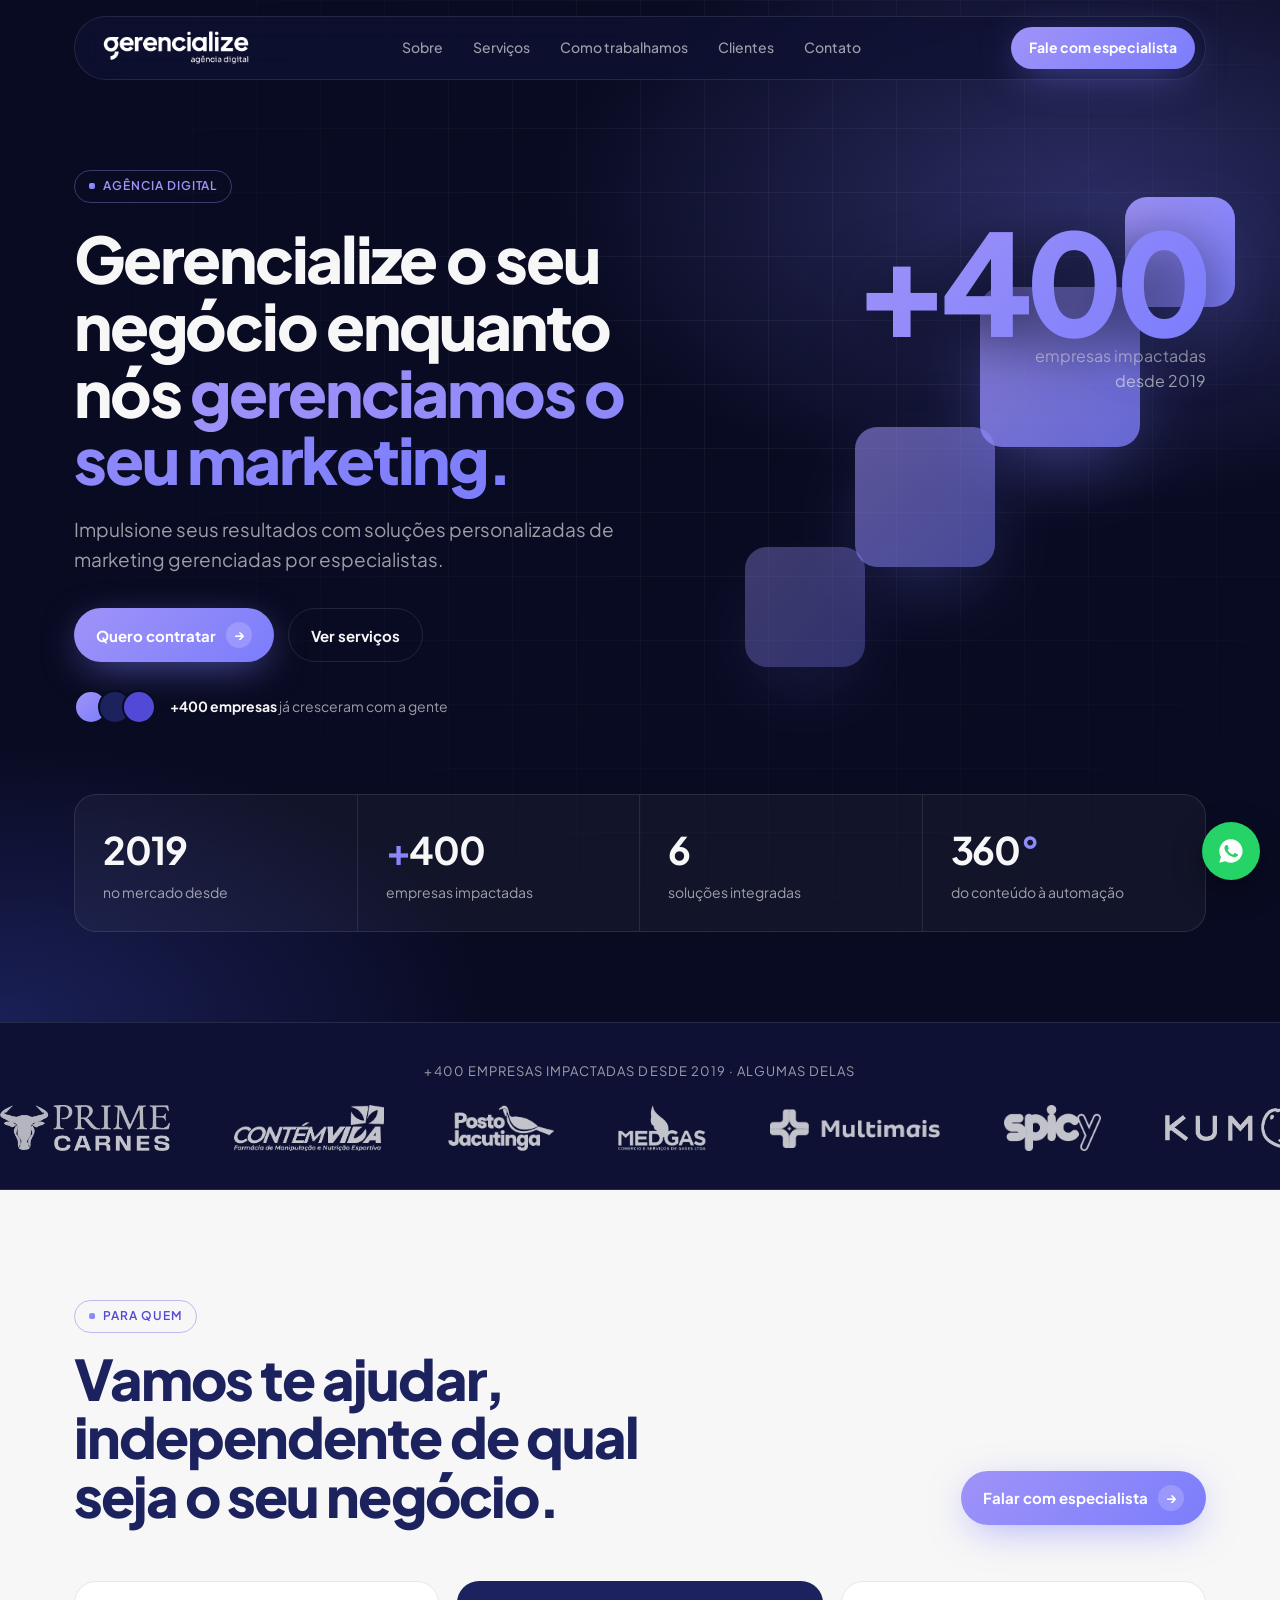
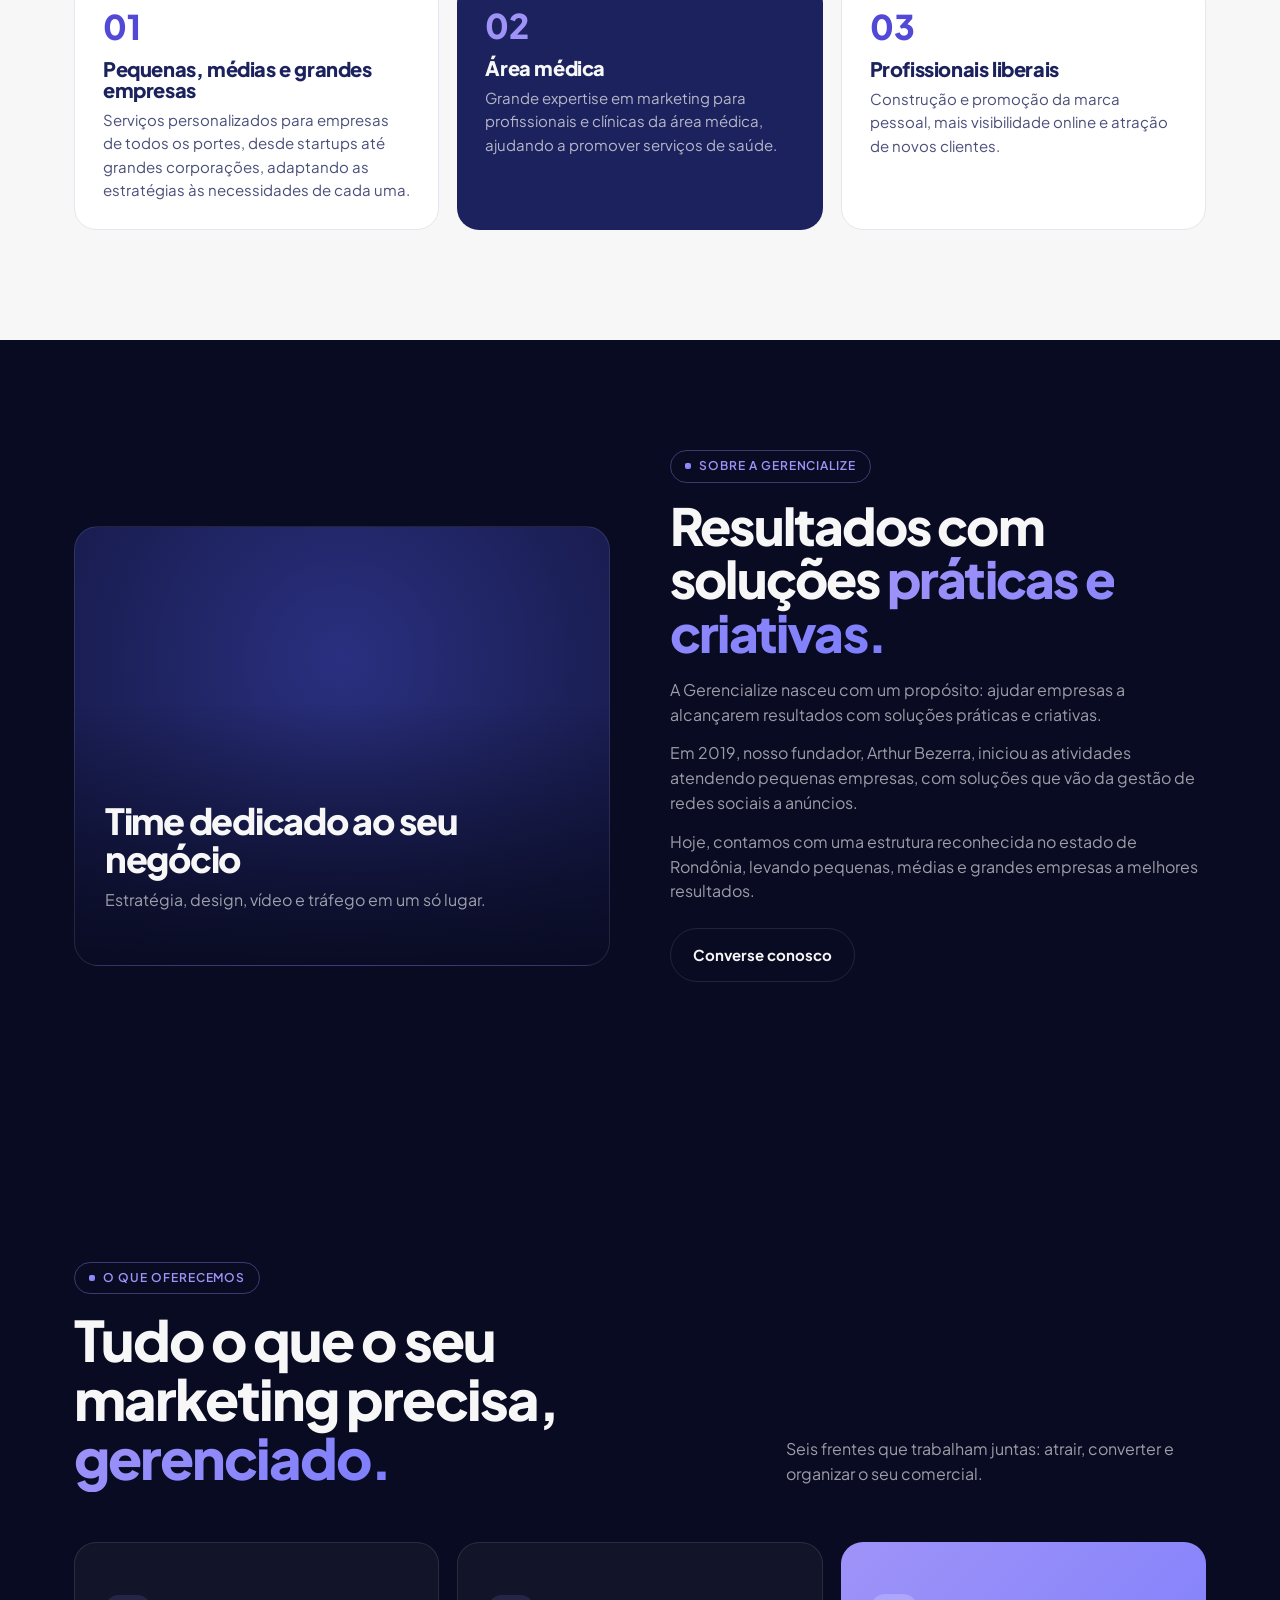
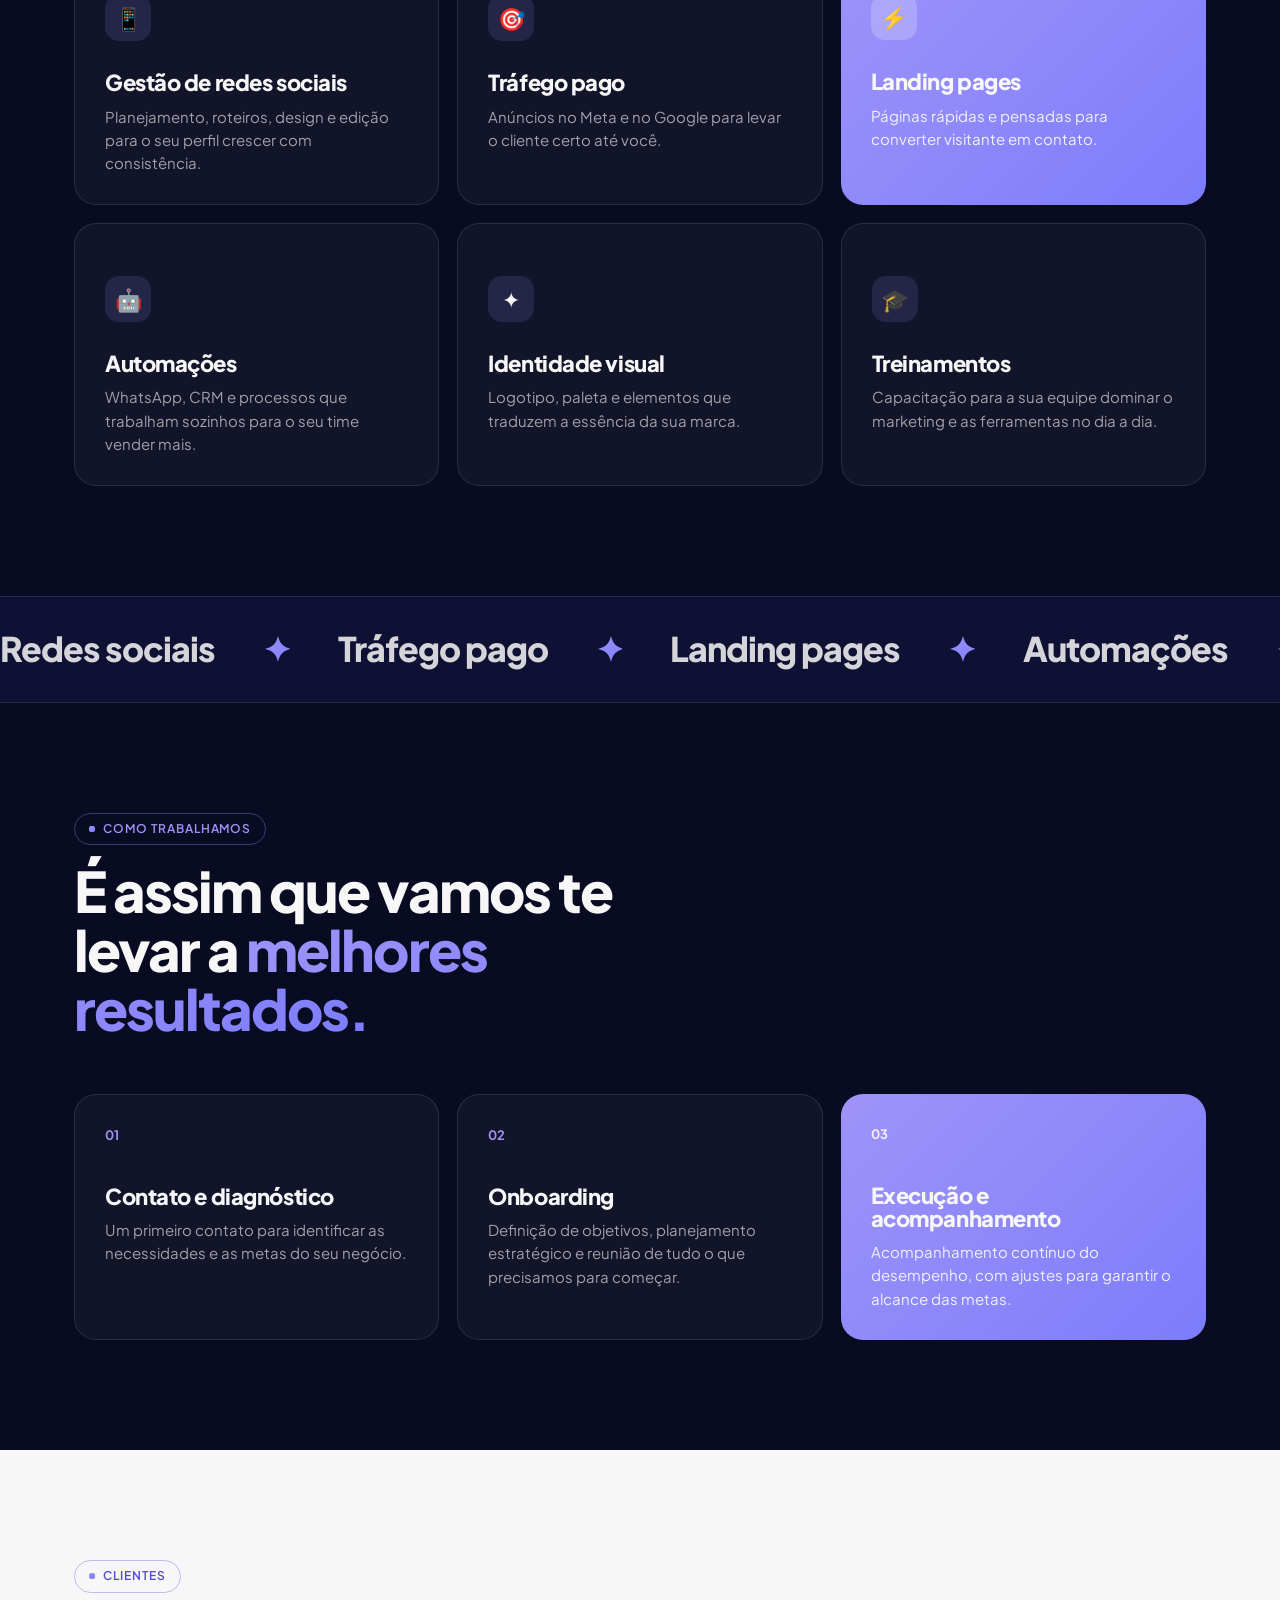
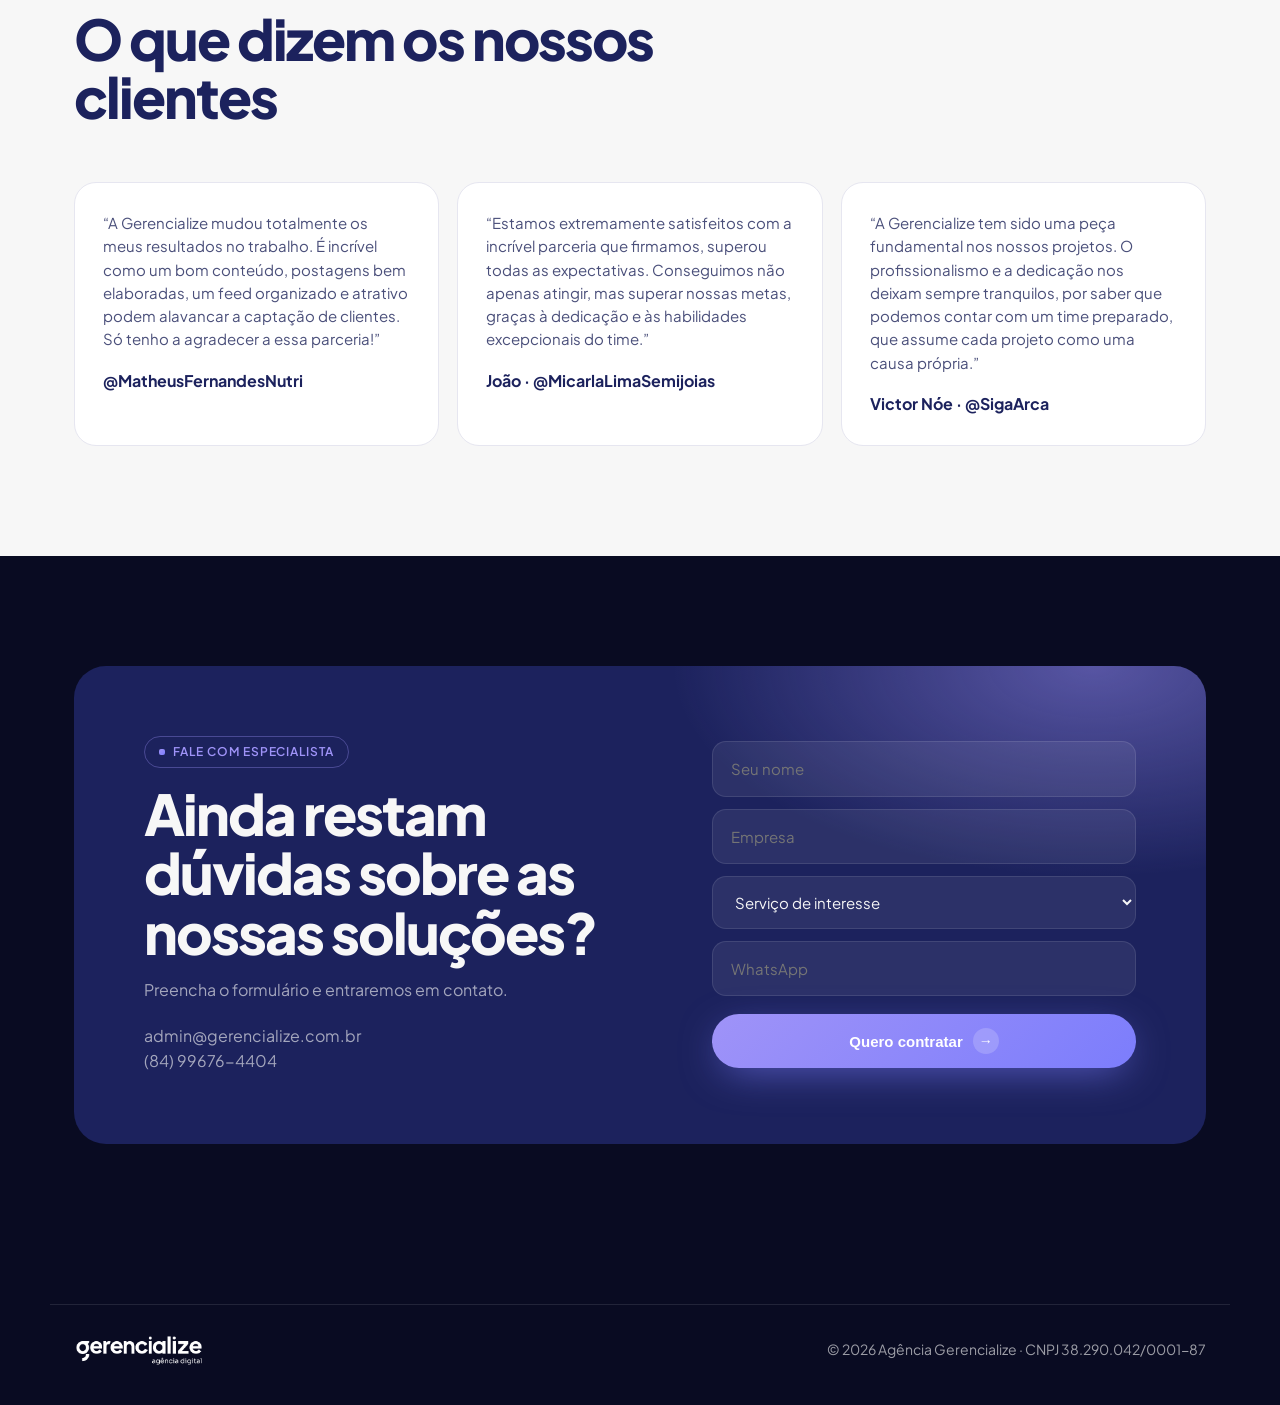
==== index.html @ 4350bac3 "Embute logos dos clientes no HTML Co-Authored-By: Claude Opus 5.5 <noreply@anthropic.com>" ====
<!doctype html>
<html lang="pt-BR">
<head>
<meta charset="utf-8">
<meta name="viewport" content="width=device-width, initial-scale=1">
<title>Gerencialize — Agência Digital</title>
<link rel="preconnect" href="https://fonts.googleapis.com">
<link href="https://fonts.googleapis.com/css2?family=Plus+Jakarta+Sans:wght@400;500;600;700;800&display=swap" rel="stylesheet">
<style>
:root{
  --navy:#1C225D; --navy-deep:#0E1133; --ink:#090B22; --off:#F7F7F7;
  --p1:#9F93F8; --p2:#7C7DFC; --p-dark:#5249D6;
  --grad:linear-gradient(135deg,var(--p1),var(--p2));
  --muted:rgba(247,247,247,.62); --line:rgba(247,247,247,.10); --card:rgba(255,255,255,.04);
}
*{box-sizing:border-box;margin:0;padding:0}
html{scroll-behavior:smooth}
body{font-family:'Plus Jakarta Sans',sans-serif;background:var(--ink);color:var(--off);line-height:1.55;overflow-x:hidden}
a{color:inherit;text-decoration:none}
.wrap{max-width:1180px;margin:0 auto;padding:0 24px}
h1,h2,h3{font-weight:800;letter-spacing:-.035em;line-height:1.05}
.grad-text{background:var(--grad);-webkit-background-clip:text;background-clip:text;color:transparent}
.tag{display:inline-flex;align-items:center;gap:8px;font-size:12px;font-weight:600;letter-spacing:.08em;text-transform:uppercase;color:var(--p1);border:1px solid rgba(159,147,248,.35);padding:6px 14px;border-radius:99px}
.tag::before{content:"";width:6px;height:6px;border-radius:2px;background:var(--grad)}
.btn{display:inline-flex;align-items:center;gap:10px;font-weight:700;font-size:15px;padding:14px 22px;border-radius:99px;transition:transform .2s, box-shadow .2s;cursor:pointer;border:0}
.btn-primary{background:var(--grad);color:#fff;box-shadow:0 10px 40px -10px rgba(124,125,252,.7)}
.btn-primary:hover{transform:translateY(-2px);box-shadow:0 14px 50px -10px rgba(124,125,252,.9)}
.btn-ghost{border:1px solid var(--line);color:var(--off)}
.btn-ghost:hover{border-color:var(--p1)}
.arrow{width:26px;height:26px;border-radius:50%;background:rgba(255,255,255,.18);display:grid;place-items:center;font-size:14px}
.ph{background:rgba(159,147,248,.18);border:1px dashed var(--p1);border-radius:6px;padding:0 6px;color:var(--p1)}

/* NAV */
nav{position:fixed;top:16px;left:0;right:0;z-index:50}
.nav-in{display:flex;align-items:center;justify-content:space-between;background:rgba(14,17,51,.72);backdrop-filter:blur(14px);border:1px solid var(--line);border-radius:99px;padding:10px 10px 10px 26px}
.logo{width:150px;height:34px;background:#fff;-webkit-mask:url([data-uri]) left center/contain no-repeat;mask:url([data-uri]) left center/contain no-repeat}
.nav-links{display:flex;gap:30px;font-size:14px;font-weight:500;color:var(--muted)}
.nav-links a:hover{color:var(--off)}
.nav-in .btn{padding:10px 18px;font-size:14px}

/* HERO */
.hero{position:relative;padding:170px 0 90px;overflow:hidden;background:
  radial-gradient(900px 500px at 85% 20%,rgba(124,125,252,.30),transparent 60%),
  radial-gradient(700px 400px at 0% 100%,rgba(28,34,93,.9),transparent 70%),var(--ink)}
.hero::before{content:"";position:absolute;inset:0;background-image:linear-gradient(var(--line) 1px,transparent 1px),linear-gradient(90deg,var(--line) 1px,transparent 1px);background-size:64px 64px;mask:radial-gradient(ellipse at 60% 30%,#000 10%,transparent 70%);opacity:.5}
.hero-grid{position:relative;display:grid;grid-template-columns:1.15fr .85fr;gap:48px;align-items:center}
.hero h1{font-size:clamp(38px,5vw,64px);margin:22px 0 22px}
.hero p.lead{font-size:19px;color:var(--muted);max-width:540px}
.hero-ctas{display:flex;gap:14px;flex-wrap:wrap;margin-top:34px}
.steps{position:relative;height:440px}
.steps span{position:absolute;border-radius:22px;background:var(--grad);box-shadow:0 30px 80px -20px rgba(124,125,252,.6)}
.steps span:nth-child(1){width:120px;height:120px;left:0;bottom:0;opacity:.35}
.steps span:nth-child(2){width:140px;height:140px;left:110px;bottom:100px;opacity:.55}
.steps span:nth-child(3){width:160px;height:160px;left:235px;bottom:220px;opacity:.8}
.steps span:nth-child(4){width:110px;height:110px;left:380px;bottom:360px;opacity:1}
.float-card{position:absolute;right:0;bottom:30px;width:250px;background:rgba(14,17,51,.85);backdrop-filter:blur(10px);border:1px solid var(--line);border-radius:18px;padding:18px}
.float-card b{font-size:34px;letter-spacing:-.03em}
.float-card small{display:block;color:var(--muted);font-size:13px}
.crm{display:inline-flex;gap:6px;align-items:center;font-size:12px;color:var(--p1);margin-bottom:8px;font-weight:600}

.stats{position:relative;margin-top:70px;display:grid;grid-template-columns:repeat(4,1fr);border:1px solid var(--line);border-radius:22px;background:var(--card)}
.stats div{padding:26px 28px;border-right:1px solid var(--line)}
.stats div:last-child{border:0}
.stats b{font-size:38px;letter-spacing:-.03em;display:block}
.stats b i{font-style:normal;background:var(--grad);-webkit-background-clip:text;color:transparent}
.stats small{color:var(--muted);font-size:14px}

/* SECTIONS */
section{padding:110px 0}
.sec-head{display:flex;justify-content:space-between;align-items:end;gap:40px;margin-bottom:56px;flex-wrap:wrap}
.sec-head h2{font-size:clamp(34px,4.4vw,56px);max-width:640px;margin-top:16px}
.sec-head p{color:var(--muted);max-width:420px}

.light{background:var(--off);color:var(--navy)}
.light .sec-head p,.light .muted{color:#4a4f7a}
.light .tag{color:var(--p-dark);border-color:rgba(82,73,214,.35)}

/* DORES */
.pains{display:grid;grid-template-columns:repeat(4,1fr);gap:18px}
.pain{background:#fff;border-radius:22px;padding:28px;border:1px solid #e6e6f0}
.pain .q{font-size:34px;line-height:1;color:var(--p-dark);font-weight:800}
.pain h3{font-size:20px;margin:14px 0 8px;letter-spacing:-.02em}
.pain p{font-size:15px;color:#4a4f7a}
.pain.dark{background:var(--navy);color:var(--off);border:0}
.pain.dark p{color:rgba(247,247,247,.7)}
.pain.dark .q{color:var(--p1)}

/* MÉTODO */
.method{display:grid;grid-template-columns:repeat(4,1fr);gap:18px}
.step{position:relative;background:var(--card);border:1px solid var(--line);border-radius:22px;padding:30px;transition:border-color .25s, transform .25s}
.step:hover{border-color:rgba(159,147,248,.6);transform:translateY(-4px)}
.step .n{font-size:13px;font-weight:700;color:var(--p1)}
.step h3{font-size:22px;margin:40px 0 10px;letter-spacing:-.02em}
.step p{font-size:15px;color:var(--muted)}
.step.hl{background:var(--grad);border:0}
.step.hl .n,.step.hl p{color:rgba(255,255,255,.88)}

/* BENTO */
.bento{display:grid;grid-template-columns:1fr 1fr 1.3fr;grid-template-rows:auto auto;gap:18px}
.b{border-radius:24px;padding:30px;border:1px solid var(--line);background:var(--card)}
.b b{font-size:52px;letter-spacing:-.04em;display:block}
.b small{color:var(--muted)}
.b.big{grid-column:1/3;display:flex;align-items:center}
.b.big h3{font-size:clamp(30px,3.6vw,48px);text-transform:uppercase}
.b.photo{grid-row:1/3;background:linear-gradient(180deg,transparent 40%,rgba(9,11,34,.95)),radial-gradient(circle at 50% 30%,#2a3080,#12153d);display:flex;flex-direction:column;justify-content:end;min-height:460px;position:relative}
.b.photo .who{position:absolute;top:22px;left:22px;font-size:12px;color:var(--muted);border:1px dashed var(--line);padding:4px 10px;border-radius:99px}
.b.photo h3{font-size:36px;margin-bottom:10px}
.b.photo p{color:var(--muted);margin-bottom:22px}

/* CFM */
.cfm{display:grid;grid-template-columns:1fr 1fr;gap:60px;align-items:center}
.cfm h2{font-size:clamp(32px,4vw,52px);margin:16px 0 18px}
.checks{display:grid;gap:14px}
.checks li{list-style:none;display:flex;gap:14px;align-items:start;background:#fff;border:1px solid #e6e6f0;border-radius:16px;padding:18px 20px;font-weight:600}
.checks li::before{content:"✓";flex:none;width:26px;height:26px;border-radius:8px;background:var(--grad);color:#fff;display:grid;place-items:center;font-size:14px}

/* ESPECIALIDADES */
.marquee{overflow:hidden;border-top:1px solid var(--line);border-bottom:1px solid var(--line);padding:26px 0;background:var(--navy-deep)}
.track{display:flex;gap:48px;white-space:nowrap;animation:roll 30s linear infinite;width:max-content}
.track span{font-size:34px;font-weight:800;letter-spacing:-.03em;color:rgba(247,247,247,.85)}
.track span.s{background:var(--grad);-webkit-background-clip:text;color:transparent}
@keyframes roll{to{transform:translateX(-50%)}}

/* EQUIPE */
.team{display:grid;grid-template-columns:repeat(4,1fr);gap:18px}
.member{aspect-ratio:3/4;border-radius:22px;position:relative;overflow:hidden;background:radial-gradient(circle at 50% 35%,#2a3080,#10133a);border:1px solid var(--line);display:flex;flex-direction:column;justify-content:end;padding:20px}
.member .role{position:absolute;top:16px;left:16px;font-size:12px;background:rgba(255,255,255,.1);padding:5px 12px;border-radius:99px}
.member h4{font-size:20px;letter-spacing:-.02em}
.member small{color:var(--muted)}

/* FAQ */
.faq{max-width:820px}
details{border-bottom:1px solid #dcdce8;padding:22px 0}
summary{font-size:19px;font-weight:700;cursor:pointer;list-style:none;display:flex;justify-content:space-between;gap:20px}
summary::after{content:"+";color:var(--p-dark);font-size:24px;line-height:1}
details[open] summary::after{content:"–"}
details p{margin-top:12px;color:#4a4f7a}

/* CTA */
.cta{position:relative;border-radius:32px;padding:70px;overflow:hidden;background:radial-gradient(600px 300px at 90% 0%,rgba(159,147,248,.45),transparent 70%),var(--navy);display:grid;grid-template-columns:1.1fr .9fr;gap:50px;align-items:center}
.cta h2{font-size:clamp(34px,4.4vw,58px)}
.cta p{color:var(--muted);margin-top:16px}
form{display:grid;gap:12px}
input,select{font:inherit;font-size:15px;background:rgba(255,255,255,.07);border:1px solid var(--line);color:var(--off);border-radius:14px;padding:15px 18px;outline:none}
input:focus,select:focus{border-color:var(--p1)}
select option{color:#111}
form .btn{justify-content:center;margin-top:6px}

footer{padding:50px 0 40px;color:var(--muted);font-size:14px}
.foot{display:flex;justify-content:space-between;align-items:center;gap:20px;flex-wrap:wrap;border-top:1px solid var(--line);padding-top:30px}
.wa{position:fixed;right:20px;bottom:20px;z-index:60;width:58px;height:58px;border-radius:50%;background:#25D366;display:grid;place-items:center;box-shadow:0 10px 30px rgba(0,0,0,.4)}

@media (max-width:900px){
  .nav-links{display:none}
  .hero-grid,.cfm,.cta{grid-template-columns:1fr}
  .steps{height:260px;transform:scale(.55);transform-origin:left bottom}
  .float-card{display:none}
  .stats{grid-template-columns:1fr 1fr}
  .stats div:nth-child(2){border-right:0}
  .stats div:nth-child(-n+2){border-bottom:1px solid var(--line)}
  .pains,.method,.team{grid-template-columns:1fr 1fr}
  .bento{grid-template-columns:1fr}
  .b.big,.b.photo{grid-column:auto;grid-row:auto}
  .cta{padding:40px 26px}
  section{padding:80px 0}
}
@media (max-width:560px){
  .pains,.method,.team{grid-template-columns:1fr}
  .wrap{padding:0 16px}
  .float-card{display:none}
}

.segs{display:grid;grid-template-columns:repeat(3,1fr);gap:18px}
.about{display:grid;grid-template-columns:1fr 1fr;gap:60px;align-items:center}
.about h2{font-size:clamp(32px,4vw,52px);margin:16px 0 18px}
.about p{color:var(--muted);margin-bottom:14px}
.quotes{display:grid;grid-template-columns:repeat(3,1fr);gap:18px}
.quote{background:#fff;border:1px solid #e6e6f0;border-radius:22px;padding:28px;display:flex;flex-direction:column;gap:18px}
.quote p{color:#4a4f7a;font-size:15px}
.quote b{color:var(--navy)}
.method3{grid-template-columns:repeat(3,1fr)}
@media (max-width:900px){.segs,.quotes,.about{grid-template-columns:1fr}.method3{grid-template-columns:1fr}}

.proof{display:flex;align-items:center;gap:14px;margin-top:28px;color:var(--muted);font-size:14px}
.proof .dots{display:flex}
.proof .dots i{width:34px;height:34px;border-radius:50%;border:2px solid var(--ink);margin-left:-10px;background:var(--grad)}
.proof .dots i:first-child{margin-left:0}
.proof .dots i:nth-child(2){background:#1C225D}
.proof .dots i:nth-child(3){background:#5249D6}
.proof b{color:var(--off)}
.big400{position:absolute;right:0;top:-10px;text-align:right;z-index:2;text-shadow:0 0 0 transparent}
.big400 b{filter:drop-shadow(0 10px 30px rgba(9,11,34,.9))}
.big400 b{display:block;font-size:clamp(90px,11vw,150px);font-weight:800;letter-spacing:-.06em;line-height:.9;background:var(--grad);-webkit-background-clip:text;color:transparent}
.big400 small{font-size:16px;color:var(--muted)}
.logos{padding:38px 0;border-top:1px solid var(--line);border-bottom:1px solid var(--line);background:var(--navy-deep);overflow:hidden}
.logos p{text-align:center;font-size:13px;letter-spacing:.08em;text-transform:uppercase;color:var(--muted);margin-bottom:24px}
.logos .track{gap:64px;align-items:center;animation-duration:40s}
.logo-item{flex:none;height:46px;width:auto;max-width:170px;object-fit:contain;opacity:.75;transition:opacity .2s}
.logo-item:hover{opacity:1}
.logos:hover .track{animation-play-state:paused}
.svc{display:grid;grid-template-columns:repeat(3,1fr);gap:18px}
.svc .step h3{margin-top:30px}
.svc .ico{width:46px;height:46px;border-radius:14px;background:rgba(159,147,248,.14);display:grid;place-items:center;font-size:22px;margin-top:22px}
.svc .step.hl .ico{background:rgba(255,255,255,.2)}
@media (max-width:900px){.svc{grid-template-columns:1fr 1fr}.big400{position:static;text-align:left;margin-top:10px}}
@media (max-width:560px){.svc{grid-template-columns:1fr}}
</style>
</head>
<body>

<nav><div class="wrap"><div class="nav-in">
  <a href="#" class="logo" aria-label="Gerencialize"></a>
  <div class="nav-links"><a href="#sobre">Sobre</a><a href="#servicos">Serviços</a><a href="#processo">Como trabalhamos</a><a href="#clientes">Clientes</a><a href="#contato">Contato</a></div>
  <a href="#contato" class="btn btn-primary">Fale com especialista</a>
</div></div></nav>

<header class="hero"><div class="wrap">
  <div class="hero-grid">
    <div>
      <span class="tag">Agência digital</span>
      <h1>Gerencialize o seu negócio enquanto nós <span class="grad-text">gerenciamos o seu marketing.</span></h1>
      <p class="lead">Impulsione seus resultados com soluções personalizadas de marketing gerenciadas por especialistas.</p>
      <div class="hero-ctas">
        <a href="#contato" class="btn btn-primary">Quero contratar <span class="arrow">→</span></a>
        <a href="#servicos" class="btn btn-ghost">Ver serviços</a>
      </div>
      <div class="proof"><span class="dots"><i></i><i></i><i></i></span><span><b>+400 empresas</b> já cresceram com a gente</span></div>
    </div>
    <div class="steps" aria-hidden="true">
      <span></span><span></span><span></span><span></span>
      <div class="big400"><b>+400</b><small>empresas impactadas<br>desde 2019</small></div>
    </div>
  </div>
  <div class="stats">
    <div><b>2019</b><small>no mercado desde</small></div>
    <div><b><i>+</i>400</b><small>empresas impactadas</small></div>
    <div><b>6</b><small>soluções integradas</small></div>
    <div><b>360<i>°</i></b><small>do conteúdo à automação</small></div>
  </div>
</div></header>

<div class="logos"><p>+400 empresas impactadas desde 2019 · algumas delas</p><div class="track"><img class="logo-item" src="[data-uri]" alt="Prime Carnes" loading="lazy"><img class="logo-item" src="[data-uri]" alt="Contém Vida" loading="lazy"><img class="logo-item" src="[data-uri]" alt="Posto Jacutinga" loading="lazy"><img class="logo-item" src="[data-uri]" alt="Medgas" loading="lazy"><img class="logo-item" src="[data-uri]" alt="Multimais" loading="lazy"><img class="logo-item" src="[data-uri]" alt="Mundo Spicy" loading="lazy"><img class="logo-item" src="[data-uri]" alt="Kumon" loading="lazy"><img class="logo-item" src="[data-uri]" alt="Amigos da Poli" loading="lazy"><img class="logo-item" src="[data-uri]" alt="Centro de Carreira da Poli" loading="lazy"><img class="logo-item" src="[data-uri]" alt="Andoleta" loading="lazy"><img class="logo-item" src="[data-uri]" alt="U-Race" loading="lazy"><img class="logo-item" src="[data-uri]" alt="Residencial Recanto Social" loading="lazy"><img class="logo-item" src="[data-uri]" aria-hidden="true" alt="Prime Carnes" loading="lazy"><img class="logo-item" src="[data-uri]" aria-hidden="true" alt="Contém Vida" loading="lazy"><img class="logo-item" src="[data-uri]" aria-hidden="true" alt="Posto Jacutinga" loading="lazy"><img class="logo-item" src="[data-uri]" aria-hidden="true" alt="Medgas" loading="lazy"><img class="logo-item" src="[data-uri]" aria-hidden="true" alt="Multimais" loading="lazy"><img class="logo-item" src="[data-uri]" aria-hidden="true" alt="Mundo Spicy" loading="lazy"><img class="logo-item" src="[data-uri]" aria-hidden="true" alt="Kumon" loading="lazy"><img class="logo-item" src="[data-uri]" aria-hidden="true" alt="Amigos da Poli" loading="lazy"><img class="logo-item" src="[data-uri]" aria-hidden="true" alt="Centro de Carreira da Poli" loading="lazy"><img class="logo-item" src="[data-uri]" aria-hidden="true" alt="Andoleta" loading="lazy"><img class="logo-item" src="[data-uri]" aria-hidden="true" alt="U-Race" loading="lazy"><img class="logo-item" src="[data-uri]" aria-hidden="true" alt="Residencial Recanto Social" loading="lazy"></div></div></div>


<section class="light"><div class="wrap">
  <div class="sec-head">
    <div><span class="tag">Para quem</span><h2>Vamos te ajudar, independente de qual seja o seu negócio.</h2></div>
    <a href="#contato" class="btn btn-primary">Falar com especialista <span class="arrow">→</span></a>
  </div>
  <div class="segs">
    <div class="pain"><div class="q">01</div><h3>Pequenas, médias e grandes empresas</h3><p>Serviços personalizados para empresas de todos os portes, desde startups até grandes corporações, adaptando as estratégias às necessidades de cada uma.</p></div>
    <div class="pain dark"><div class="q">02</div><h3>Área médica</h3><p>Grande expertise em marketing para profissionais e clínicas da área médica, ajudando a promover serviços de saúde.</p></div>
    <div class="pain"><div class="q">03</div><h3>Profissionais liberais</h3><p>Construção e promoção da marca pessoal, mais visibilidade online e atração de novos clientes.</p></div>
  </div>
</div></section>

<section id="sobre"><div class="wrap about">
  <div>
    <span class="tag">Sobre a Gerencialize</span>
    <h2>Resultados com soluções <span class="grad-text">práticas e criativas.</span></h2>
    <p>A Gerencialize nasceu com um propósito: ajudar empresas a alcançarem resultados com soluções práticas e criativas.</p>
    <p>Em 2019, nosso fundador, Arthur Bezerra, iniciou as atividades atendendo pequenas empresas, com soluções que vão da gestão de redes sociais a anúncios.</p>
    <p>Hoje, contamos com uma estrutura reconhecida no estado de Rondônia, levando pequenas, médias e grandes empresas a melhores resultados.</p>
    <a href="#contato" class="btn btn-ghost" style="margin-top:10px">Converse conosco</a>
  </div>
  <div class="b photo" style="min-height:440px"><h3>Time dedicado ao seu negócio</h3><p>Estratégia, design, vídeo e tráfego em um só lugar.</p></div>
</div></section>

<section id="servicos"><div class="wrap">
  <div class="sec-head">
    <div><span class="tag">O que oferecemos</span><h2>Tudo o que o seu marketing precisa, <span class="grad-text">gerenciado.</span></h2></div>
    <p>Seis frentes que trabalham juntas: atrair, converter e organizar o seu comercial.</p>
  </div>
  <div class="svc">
    <div class="step"><div class="ico">📱</div><h3>Gestão de redes sociais</h3><p>Planejamento, roteiros, design e edição para o seu perfil crescer com consistência.</p></div>
    <div class="step"><div class="ico">🎯</div><h3>Tráfego pago</h3><p>Anúncios no Meta e no Google para levar o cliente certo até você.</p></div>
    <div class="step hl"><div class="ico">⚡</div><h3>Landing pages</h3><p>Páginas rápidas e pensadas para converter visitante em contato.</p></div>
    <div class="step"><div class="ico">🤖</div><h3>Automações</h3><p>WhatsApp, CRM e processos que trabalham sozinhos para o seu time vender mais.</p></div>
    <div class="step"><div class="ico">✦</div><h3>Identidade visual</h3><p>Logotipo, paleta e elementos que traduzem a essência da sua marca.</p></div>
    <div class="step"><div class="ico">🎓</div><h3>Treinamentos</h3><p>Capacitação para a sua equipe dominar o marketing e as ferramentas no dia a dia.</p></div>
  </div>
</div></section>

<div class="marquee"><div class="track">
  <span>Redes sociais</span><span class="s">✦</span><span>Tráfego pago</span><span class="s">✦</span><span>Landing pages</span><span class="s">✦</span><span>Automações</span><span class="s">✦</span><span>Identidade visual</span><span class="s">✦</span><span>Treinamentos</span><span class="s">✦</span>
  <span>Redes sociais</span><span class="s">✦</span><span>Tráfego pago</span><span class="s">✦</span><span>Landing pages</span><span class="s">✦</span><span>Automações</span><span class="s">✦</span><span>Identidade visual</span><span class="s">✦</span><span>Treinamentos</span><span class="s">✦</span>
  <span>Redes sociais</span><span class="s">✦</span><span>Tráfego pago</span><span class="s">✦</span><span>Landing pages</span><span class="s">✦</span><span>Automações</span><span class="s">✦</span><span>Identidade visual</span><span class="s">✦</span><span>Treinamentos</span><span class="s">✦</span>
</div></div>

<section id="processo"><div class="wrap">
  <div class="sec-head">
    <div><span class="tag">Como trabalhamos</span><h2>É assim que vamos te levar a <span class="grad-text">melhores resultados.</span></h2></div>
  </div>
  <div class="method method3">
    <div class="step"><div class="n">01</div><h3>Contato e diagnóstico</h3><p>Um primeiro contato para identificar as necessidades e as metas do seu negócio.</p></div>
    <div class="step"><div class="n">02</div><h3>Onboarding</h3><p>Definição de objetivos, planejamento estratégico e reunião de tudo o que precisamos para começar.</p></div>
    <div class="step hl"><div class="n">03</div><h3>Execução e acompanhamento</h3><p>Acompanhamento contínuo do desempenho, com ajustes para garantir o alcance das metas.</p></div>
  </div>
</div></section>

<section id="clientes" class="light"><div class="wrap">
  <div class="sec-head">
    <div><span class="tag">Clientes</span><h2>O que dizem os nossos clientes</h2></div>
    
  </div>
  <div class="quotes">
    <div class="quote"><p>“A Gerencialize mudou totalmente os meus resultados no trabalho. É incrível como um bom conteúdo, postagens bem elaboradas, um feed organizado e atrativo podem alavancar a captação de clientes. Só tenho a agradecer a essa parceria!”</p><b>@MatheusFernandesNutri</b></div>
    <div class="quote"><p>“Estamos extremamente satisfeitos com a incrível parceria que firmamos, superou todas as expectativas. Conseguimos não apenas atingir, mas superar nossas metas, graças à dedicação e às habilidades excepcionais do time.”</p><b>João · @MicarlaLimaSemijoias</b></div>
    <div class="quote"><p>“A Gerencialize tem sido uma peça fundamental nos nossos projetos. O profissionalismo e a dedicação nos deixam sempre tranquilos, por saber que podemos contar com um time preparado, que assume cada projeto como uma causa própria.”</p><b>Victor Nóe · @SigaArca</b></div>
  </div>
</div></section>

<section id="contato"><div class="wrap">
  <div class="cta">
    <div>
      <span class="tag">Fale com especialista</span>
      <h2 style="margin-top:16px">Ainda restam dúvidas sobre as nossas soluções?</h2>
      <p>Preencha o formulário e entraremos em contato.</p>
      <p style="margin-top:22px">admin@gerencialize.com.br<br>(84) 99676-4404</p>
    </div>
    <form onsubmit="event.preventDefault();const f=this.elements;const t='Olá! Vim pelo site.\nNome: '+f[0].value+'\nEmpresa: '+f[1].value+'\nInteresse: '+f[2].value;window.open('https://wa.me/5584996764404?text='+encodeURIComponent(t),'_blank')">
      <input required placeholder="Seu nome">
      <input required placeholder="Empresa">
      <select required><option value="">Serviço de interesse</option><option>Gestão de redes sociais</option><option>Tráfego pago</option><option>Landing pages</option><option>Automações</option><option>Identidade visual</option><option>Treinamentos</option><option>Ainda não sei</option></select>
      <input required placeholder="WhatsApp" inputmode="tel">
      <button class="btn btn-primary">Quero contratar <span class="arrow">→</span></button>
    </form>
  </div>
</div></section>
<footer><div class="wrap foot">
  <span class="logo" style="width:130px;height:30px"></span>
  <span>© 2026 Agência Gerencialize · CNPJ 38.290.042/0001-87</span>
</div></footer>

<a class="wa" target="_blank" rel="noopener" href="https://wa.me/5584996764404?text=Ol%C3%A1!%20Vim%20pelo%20site%20e%20quero%20falar%20com%20um%20especialista." aria-label="WhatsApp"><svg width="28" height="28" viewBox="0 0 24 24" fill="#fff"><path d="M12 2a10 10 0 0 0-8.6 15.1L2 22l5-1.3A10 10 0 1 0 12 2Zm5.3 14.1c-.2.6-1.3 1.2-1.8 1.2-.5.1-1 .2-3.3-.7-2.8-1.1-4.5-4-4.7-4.2-.1-.2-1.1-1.5-1.1-2.9s.7-2 1-2.3c.2-.3.5-.3.7-.3h.5c.2 0 .4 0 .6.5l.8 2c.1.2.1.4 0 .5l-.3.5-.4.4c-.1.2-.3.3-.1.6.2.3.8 1.3 1.7 2.1 1.2 1 2.1 1.3 2.4 1.5.3.1.5.1.7-.1l.9-1c.2-.3.4-.2.7-.1l1.9.9c.3.1.5.2.5.3.1.2.1.7-.1 1.3Z"/></svg></a>
</body>
</html>
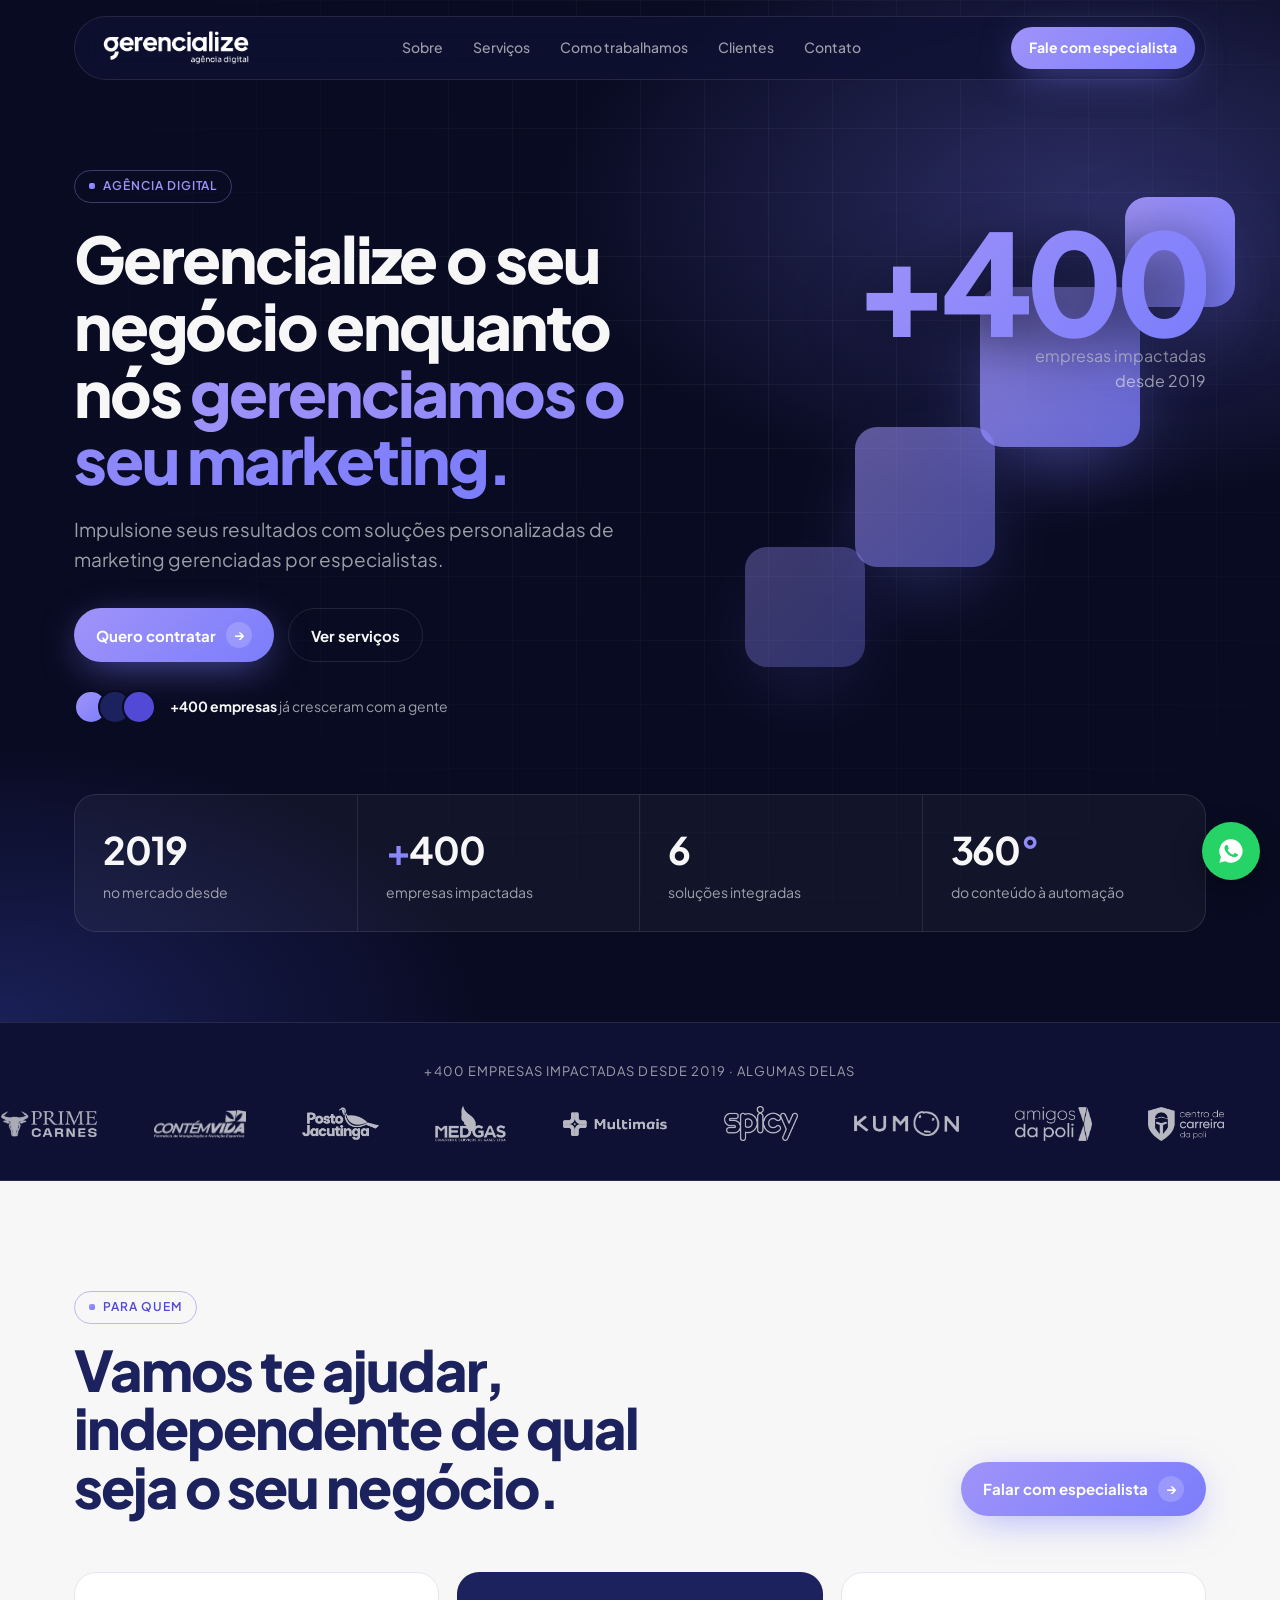
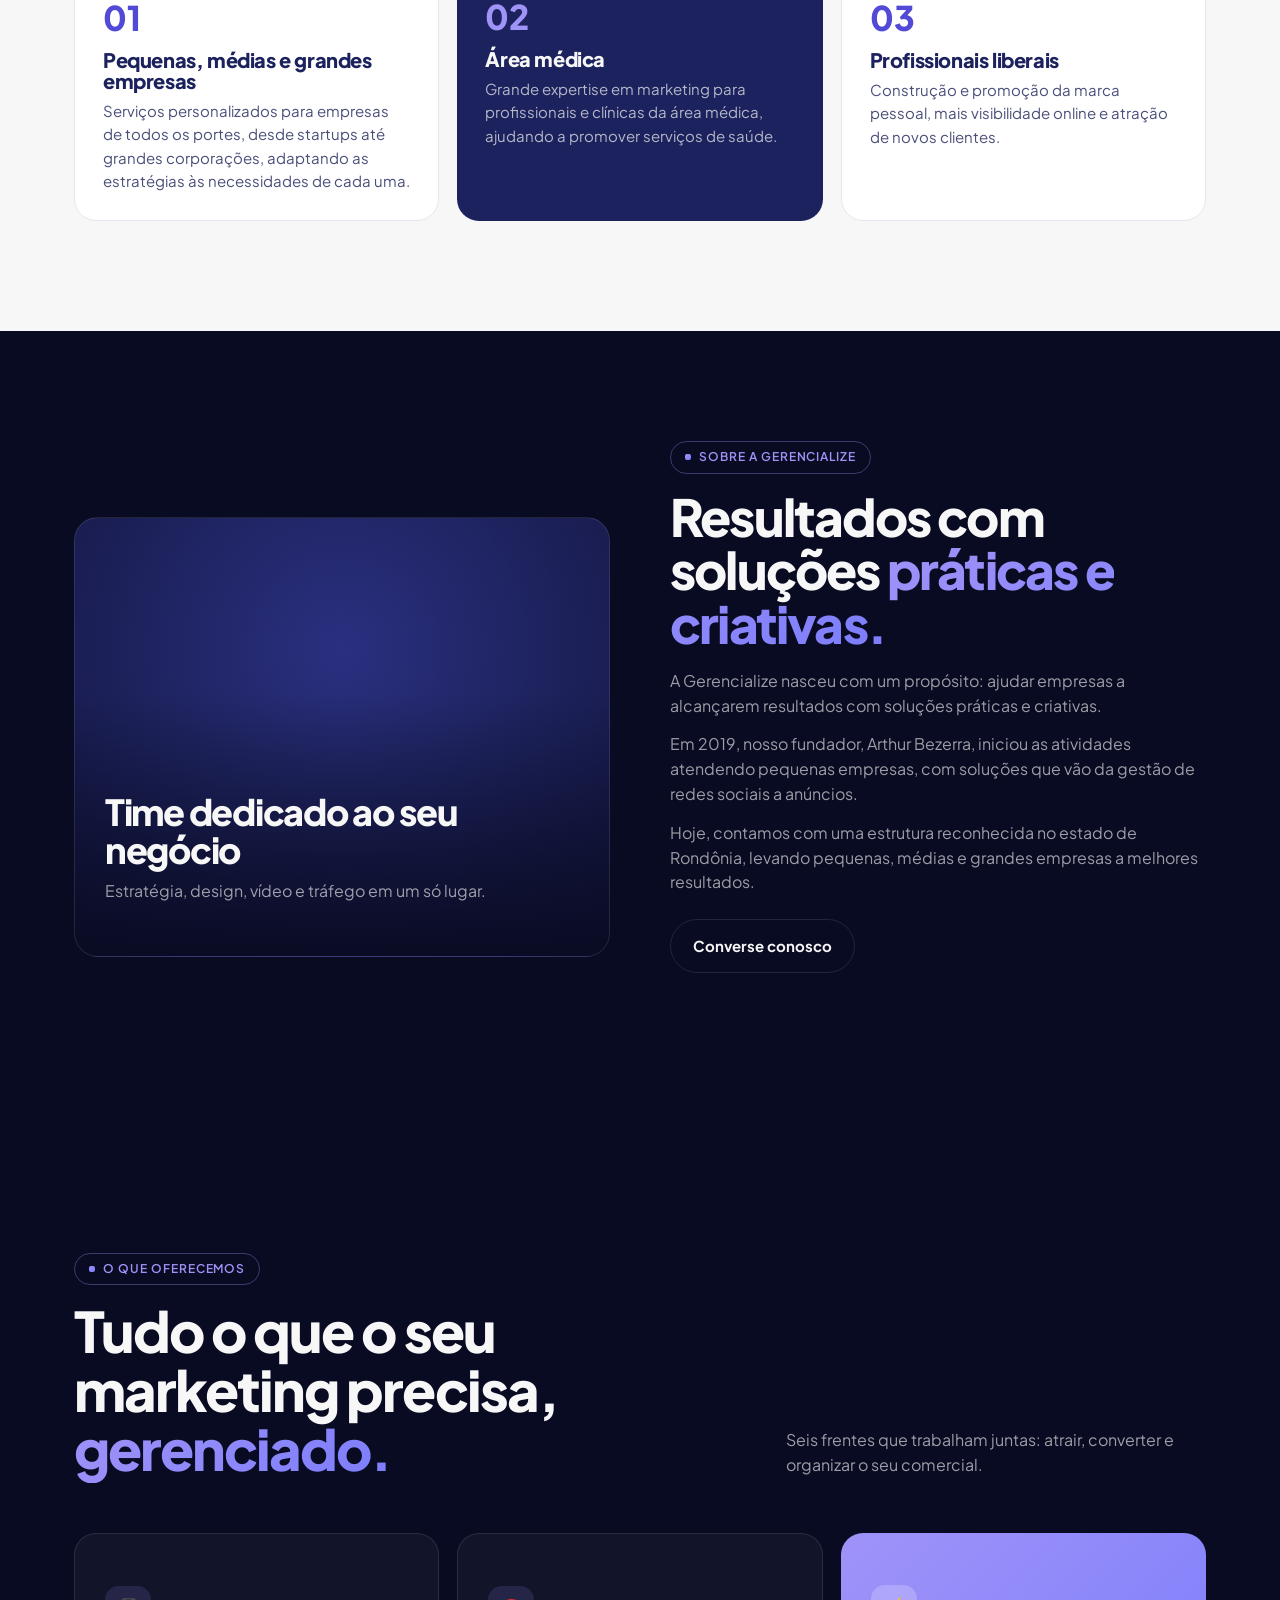
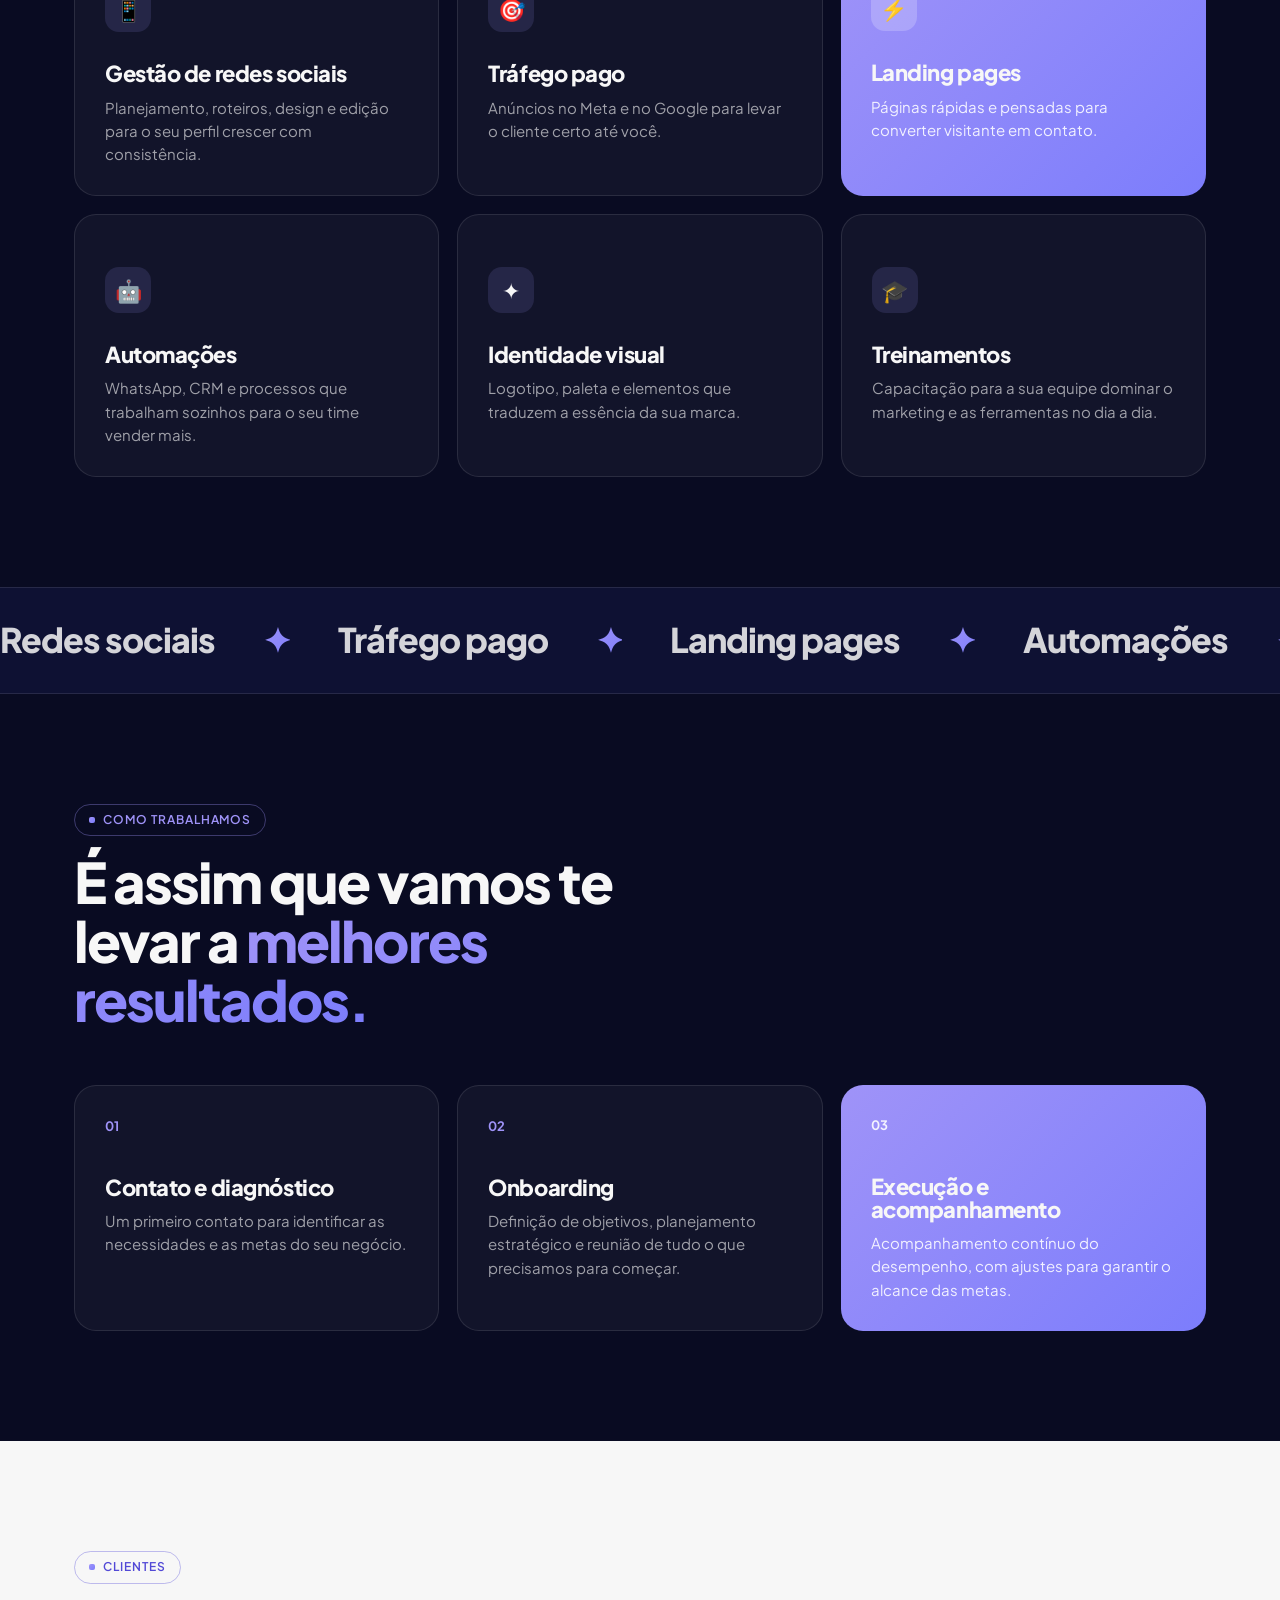
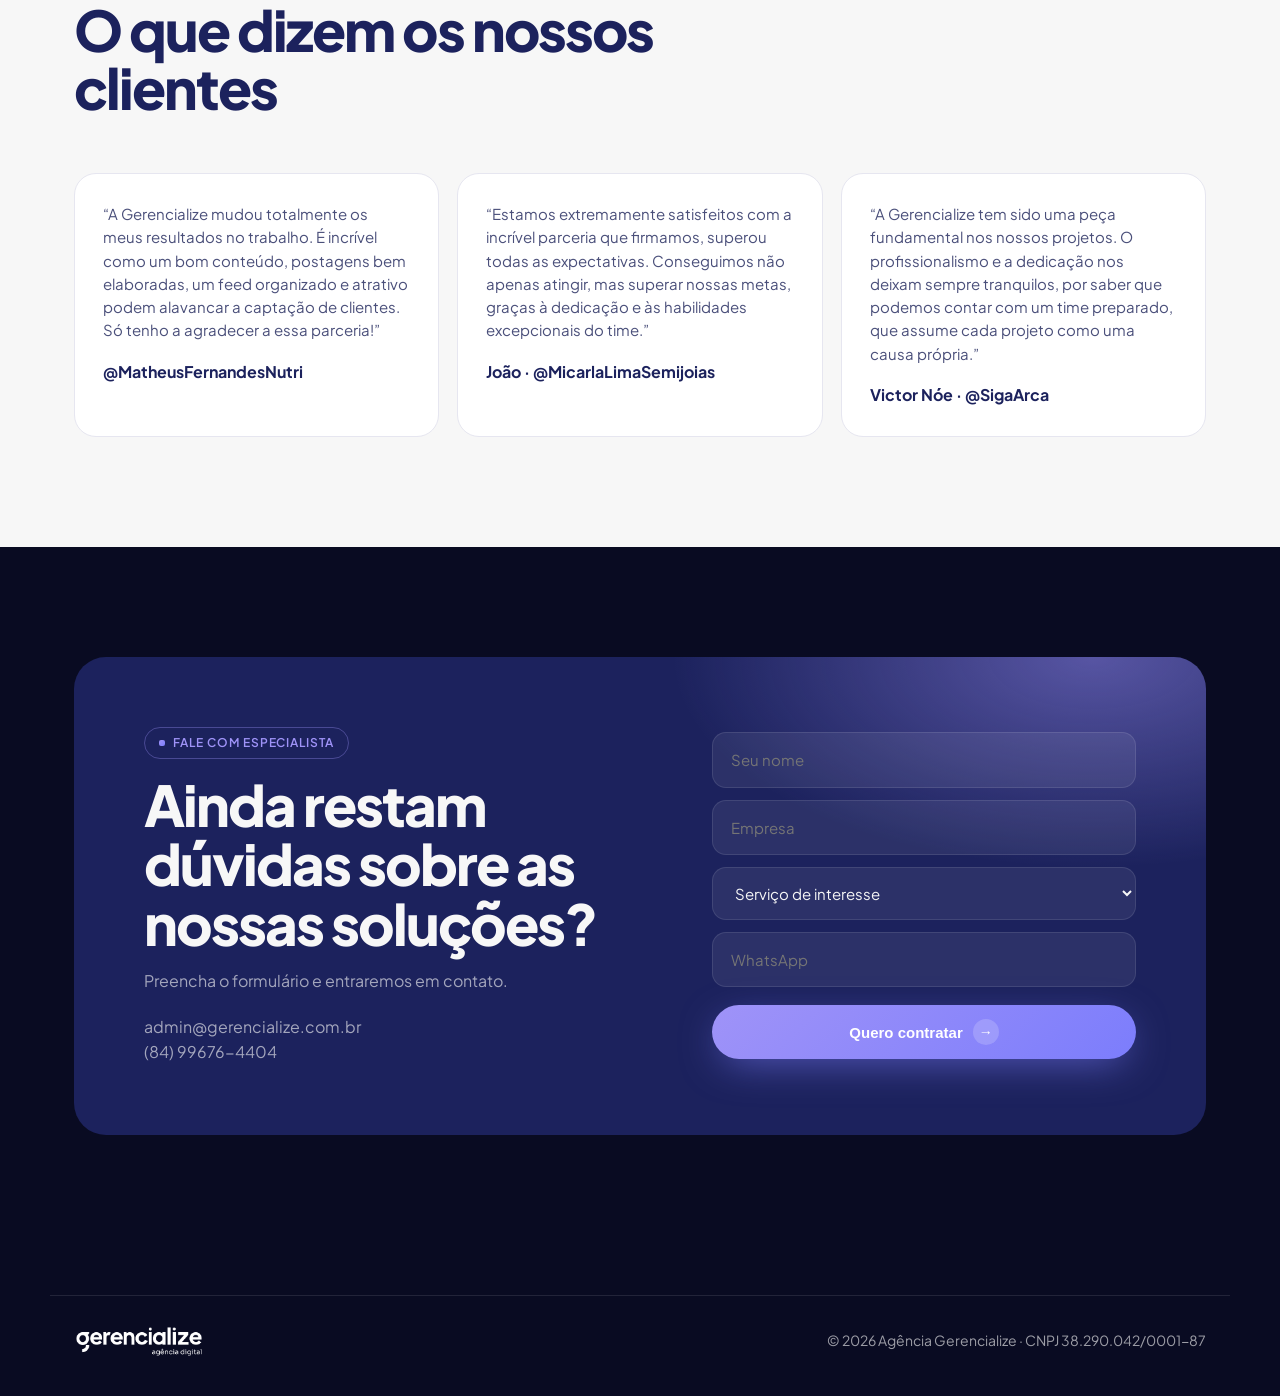
==== commit 60886363: "Logo da Spicy refeita e logos com tamanho padronizado Co-Authored-By: Claude Opus 5.5 <noreply@anthr" ====
--- a/index.html
+++ b/index.html
@@ -194,8 +194,8 @@
 .big400 small{font-size:16px;color:var(--muted)}
 .logos{padding:38px 0;border-top:1px solid var(--line);border-bottom:1px solid var(--line);background:var(--navy-deep);overflow:hidden}
 .logos p{text-align:center;font-size:13px;letter-spacing:.08em;text-transform:uppercase;color:var(--muted);margin-bottom:24px}
-.logos .track{gap:64px;align-items:center;animation-duration:40s}
-.logo-item{flex:none;height:46px;width:auto;max-width:170px;object-fit:contain;opacity:.75;transition:opacity .2s}
+.logos .track{gap:56px;align-items:center;animation-duration:40s}
+.logo-item{flex:none;object-fit:contain;opacity:.7;transition:opacity .2s}
 .logo-item:hover{opacity:1}
 .logos:hover .track{animation-play-state:paused}
 .svc{display:grid;grid-template-columns:repeat(3,1fr);gap:18px}
@@ -239,7 +239,7 @@
   </div>
 </div></header>
 
-<div class="logos"><p>+400 empresas impactadas desde 2019 · algumas delas</p><div class="track"><img class="logo-item" src="[data-uri]" alt="Prime Carnes" loading="lazy"><img class="logo-item" src="[data-uri]" alt="Contém Vida" loading="lazy"><img class="logo-item" src="[data-uri]" alt="Posto Jacutinga" loading="lazy"><img class="logo-item" src="[data-uri]" alt="Medgas" loading="lazy"><img class="logo-item" src="[data-uri]" alt="Multimais" loading="lazy"><img class="logo-item" src="[data-uri]" alt="Mundo Spicy" loading="lazy"><img class="logo-item" src="[data-uri]" alt="Kumon" loading="lazy"><img class="logo-item" src="[data-uri]" alt="Amigos da Poli" loading="lazy"><img class="logo-item" src="[data-uri]" alt="Centro de Carreira da Poli" loading="lazy"><img class="logo-item" src="[data-uri]" alt="Andoleta" loading="lazy"><img class="logo-item" src="[data-uri]" alt="U-Race" loading="lazy"><img class="logo-item" src="[data-uri]" alt="Residencial Recanto Social" loading="lazy"><img class="logo-item" src="[data-uri]" aria-hidden="true" alt="Prime Carnes" loading="lazy"><img class="logo-item" src="[data-uri]" aria-hidden="true" alt="Contém Vida" loading="lazy"><img class="logo-item" src="[data-uri]" aria-hidden="true" alt="Posto Jacutinga" loading="lazy"><img class="logo-item" src="[data-uri]" aria-hidden="true" alt="Medgas" loading="lazy"><img class="logo-item" src="[data-uri]" aria-hidden="true" alt="Multimais" loading="lazy"><img class="logo-item" src="[data-uri]" aria-hidden="true" alt="Mundo Spicy" loading="lazy"><img class="logo-item" src="[data-uri]" aria-hidden="true" alt="Kumon" loading="lazy"><img class="logo-item" src="[data-uri]" aria-hidden="true" alt="Amigos da Poli" loading="lazy"><img class="logo-item" src="[data-uri]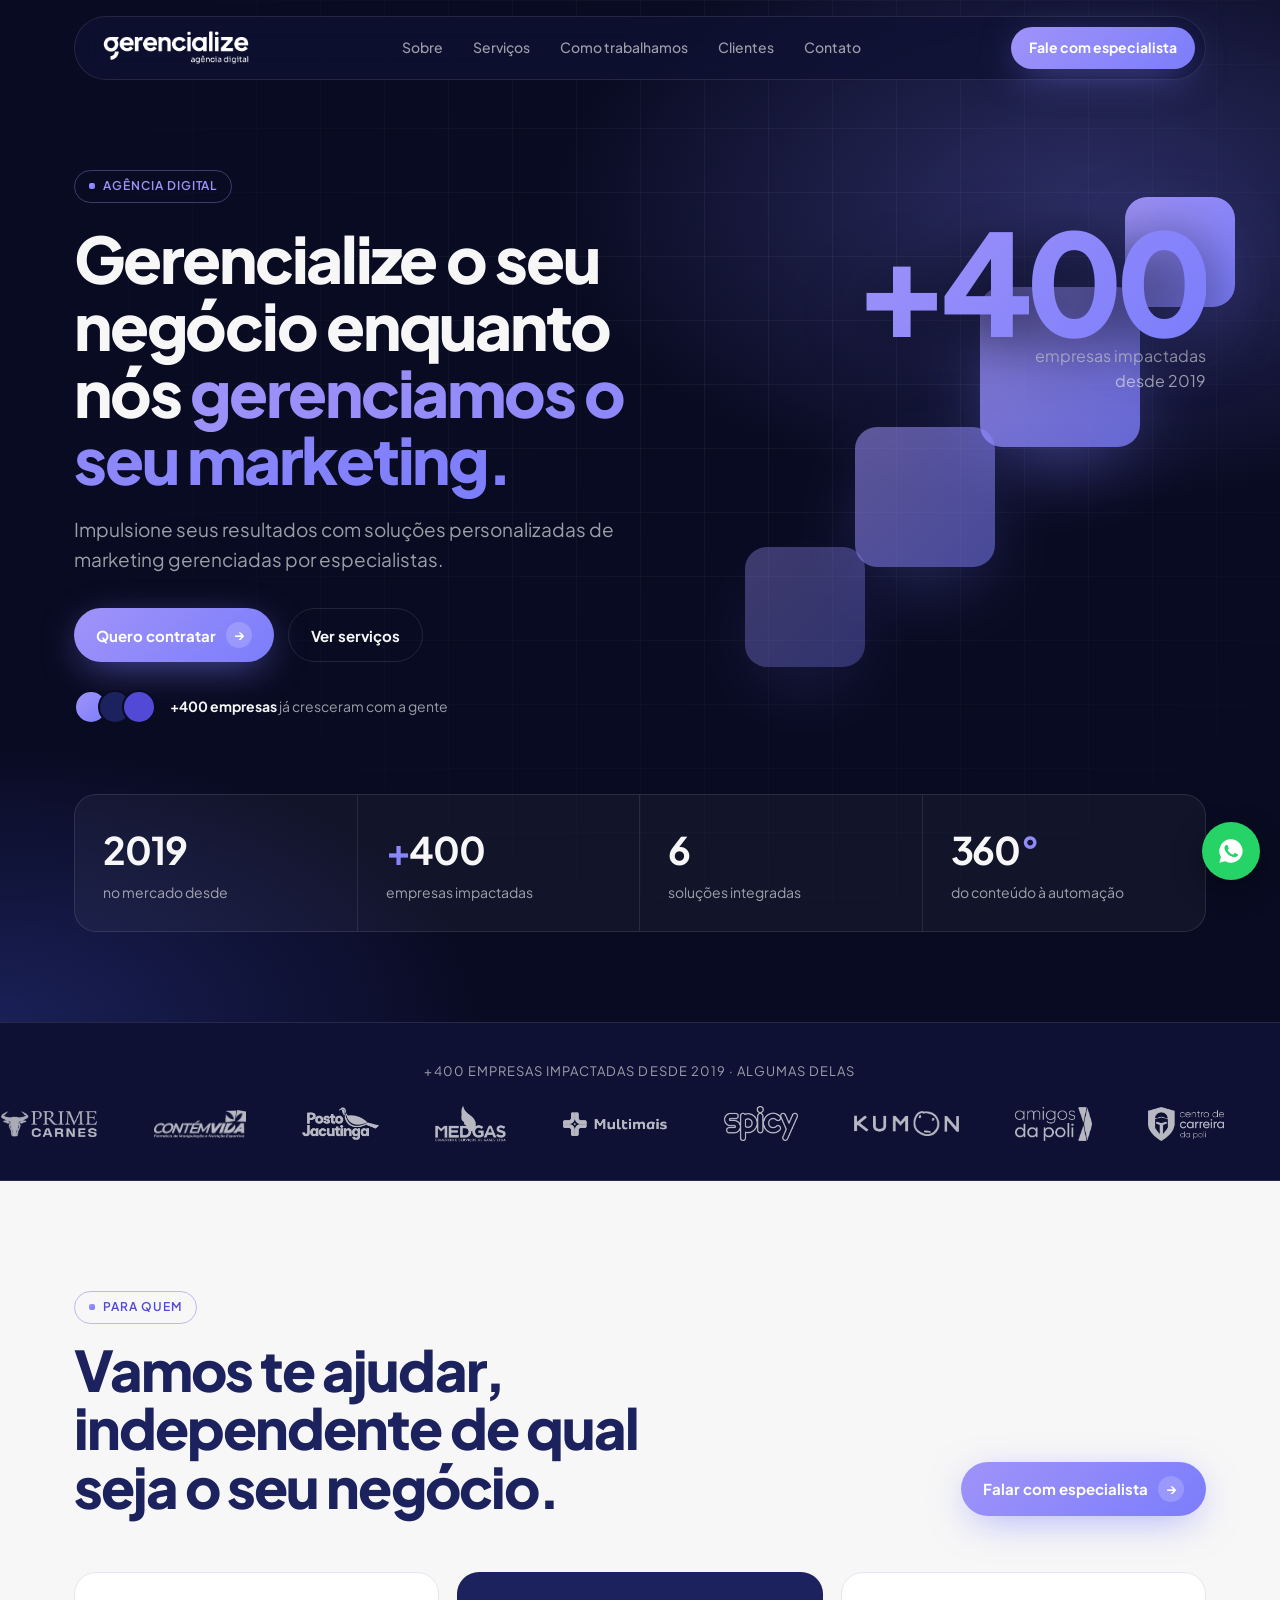
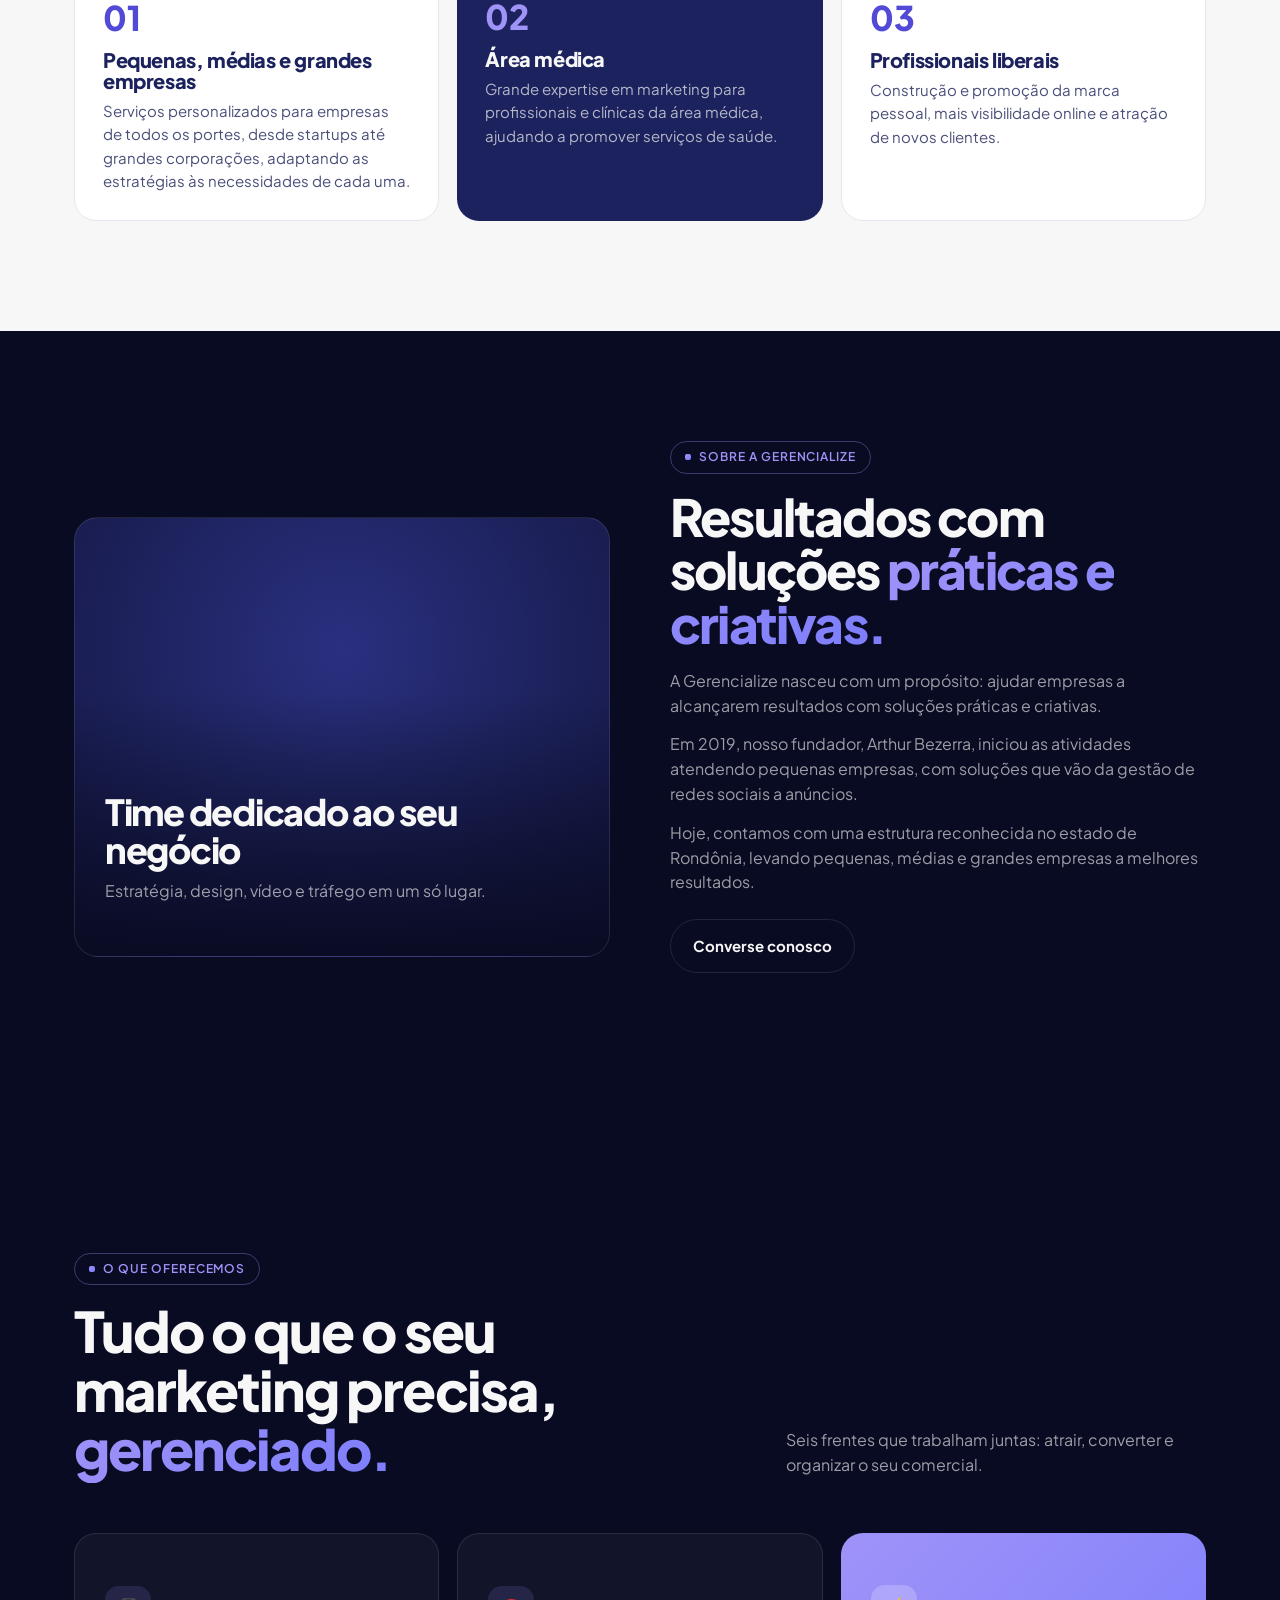
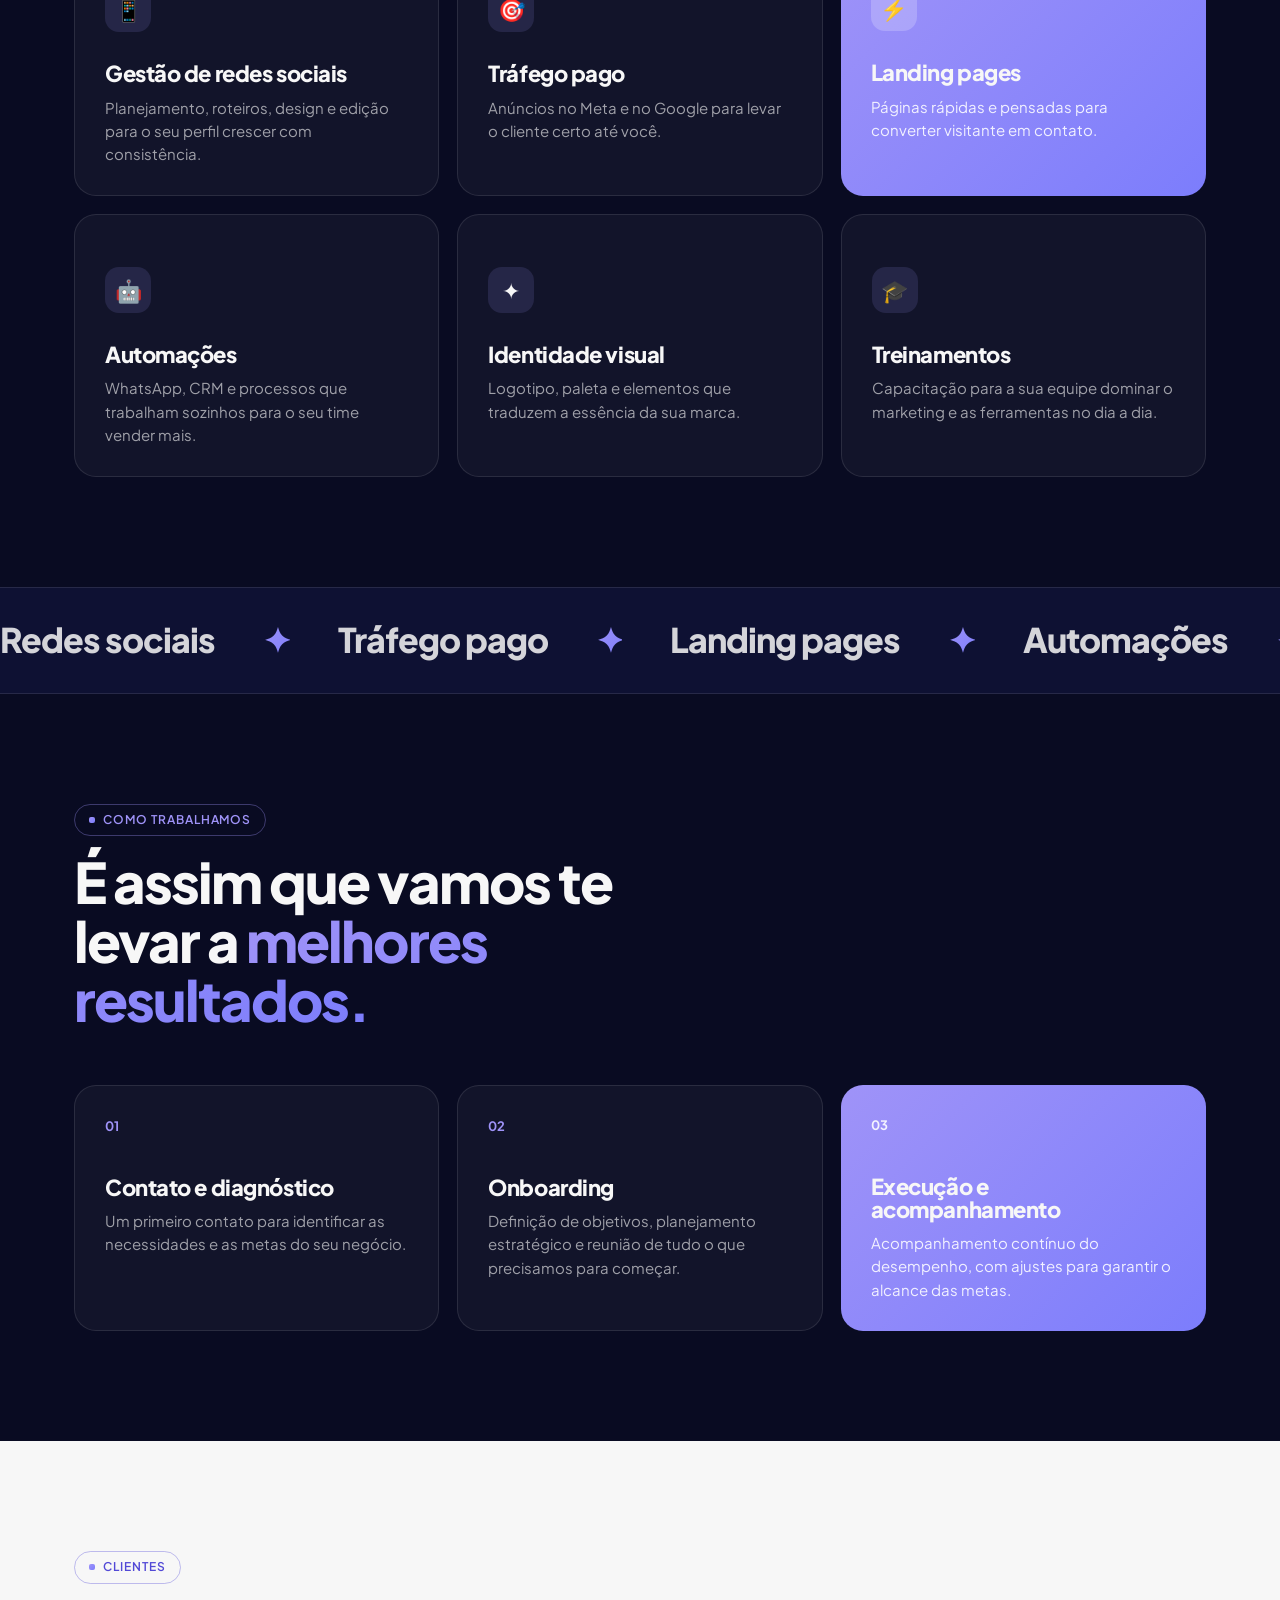
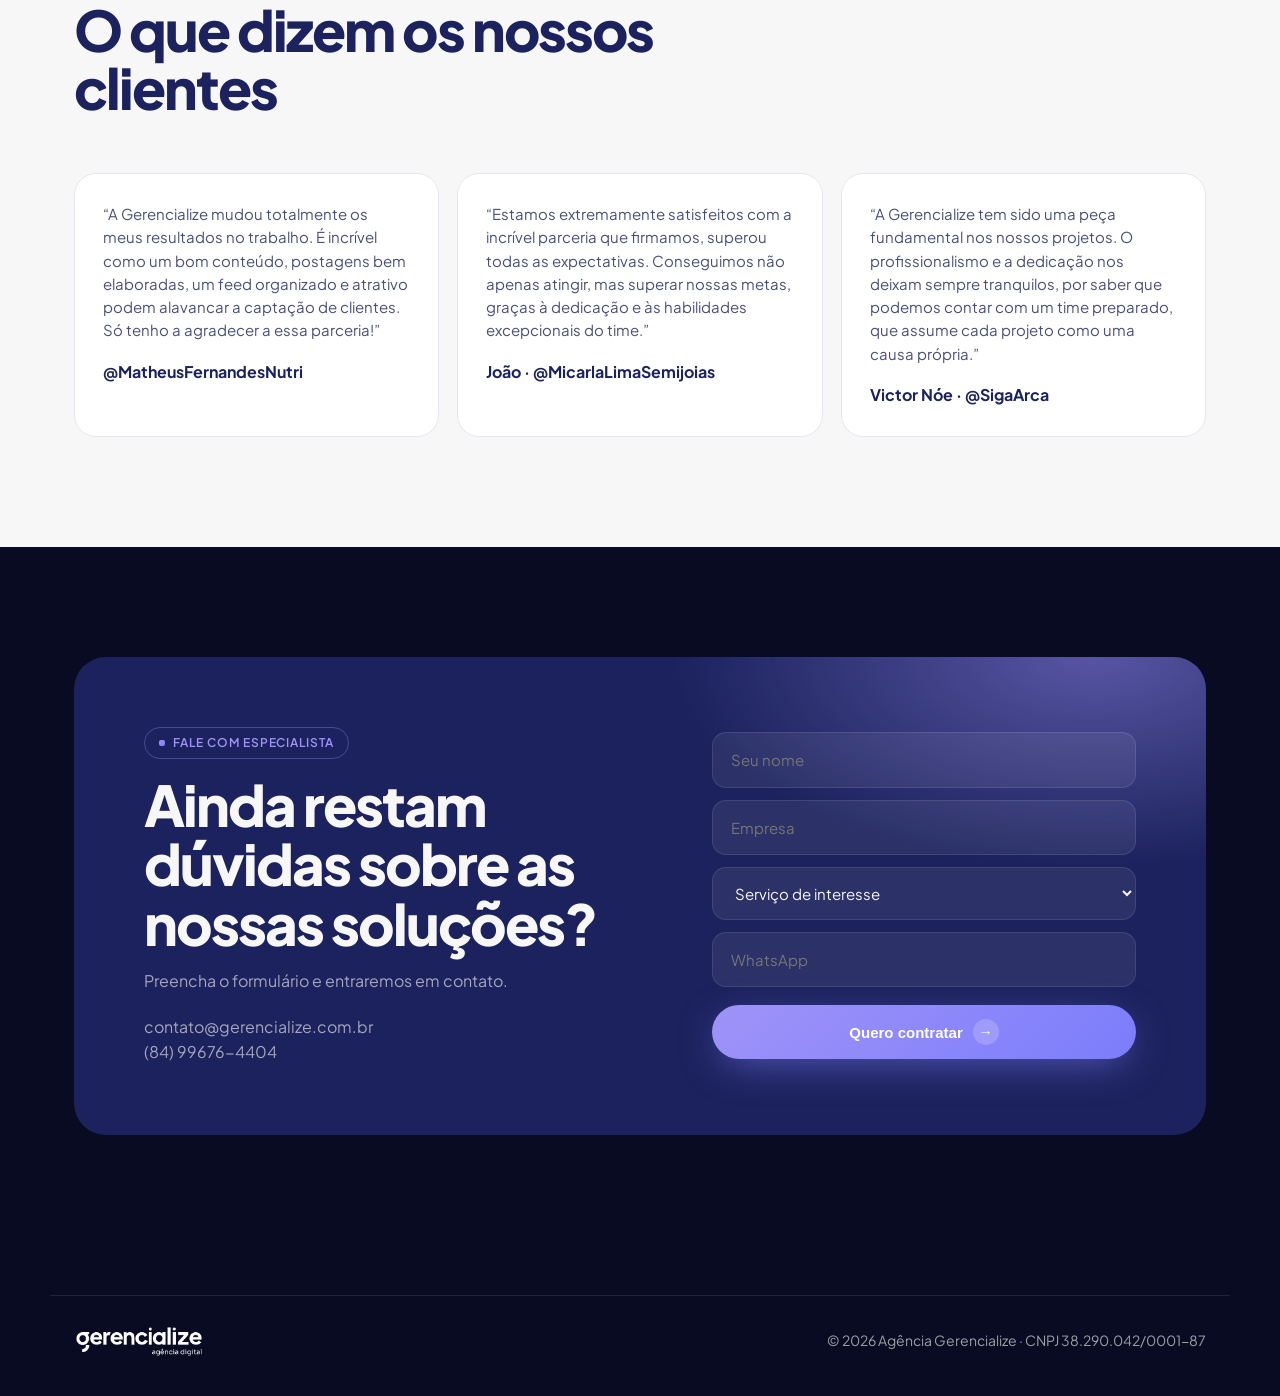
==== commit 49d6d8d1: "Troca e-mail de contato para contato@gerencialize.com.br Co-Authored-By: Claude Opus 5.5 <noreply@an" ====
--- a/index.html
+++ b/index.html
@@ -316,7 +316,7 @@
       <span class="tag">Fale com especialista</span>
       <h2 style="margin-top:16px">Ainda restam dúvidas sobre as nossas soluções?</h2>
       <p>Preencha o formulário e entraremos em contato.</p>
-      <p style="margin-top:22px">admin@gerencialize.com.br<br>(84) 99676-4404</p>
+      <p style="margin-top:22px">contato@gerencialize.com.br<br>(84) 99676-4404</p>
     </div>
     <form onsubmit="event.preventDefault();const f=this.elements;const t='Olá! Vim pelo site.\nNome: '+f[0].value+'\nEmpresa: '+f[1].value+'\nInteresse: '+f[2].value;window.open('https://wa.me/5584996764404?text='+encodeURIComponent(t),'_blank')">
       <input required placeholder="Seu nome">
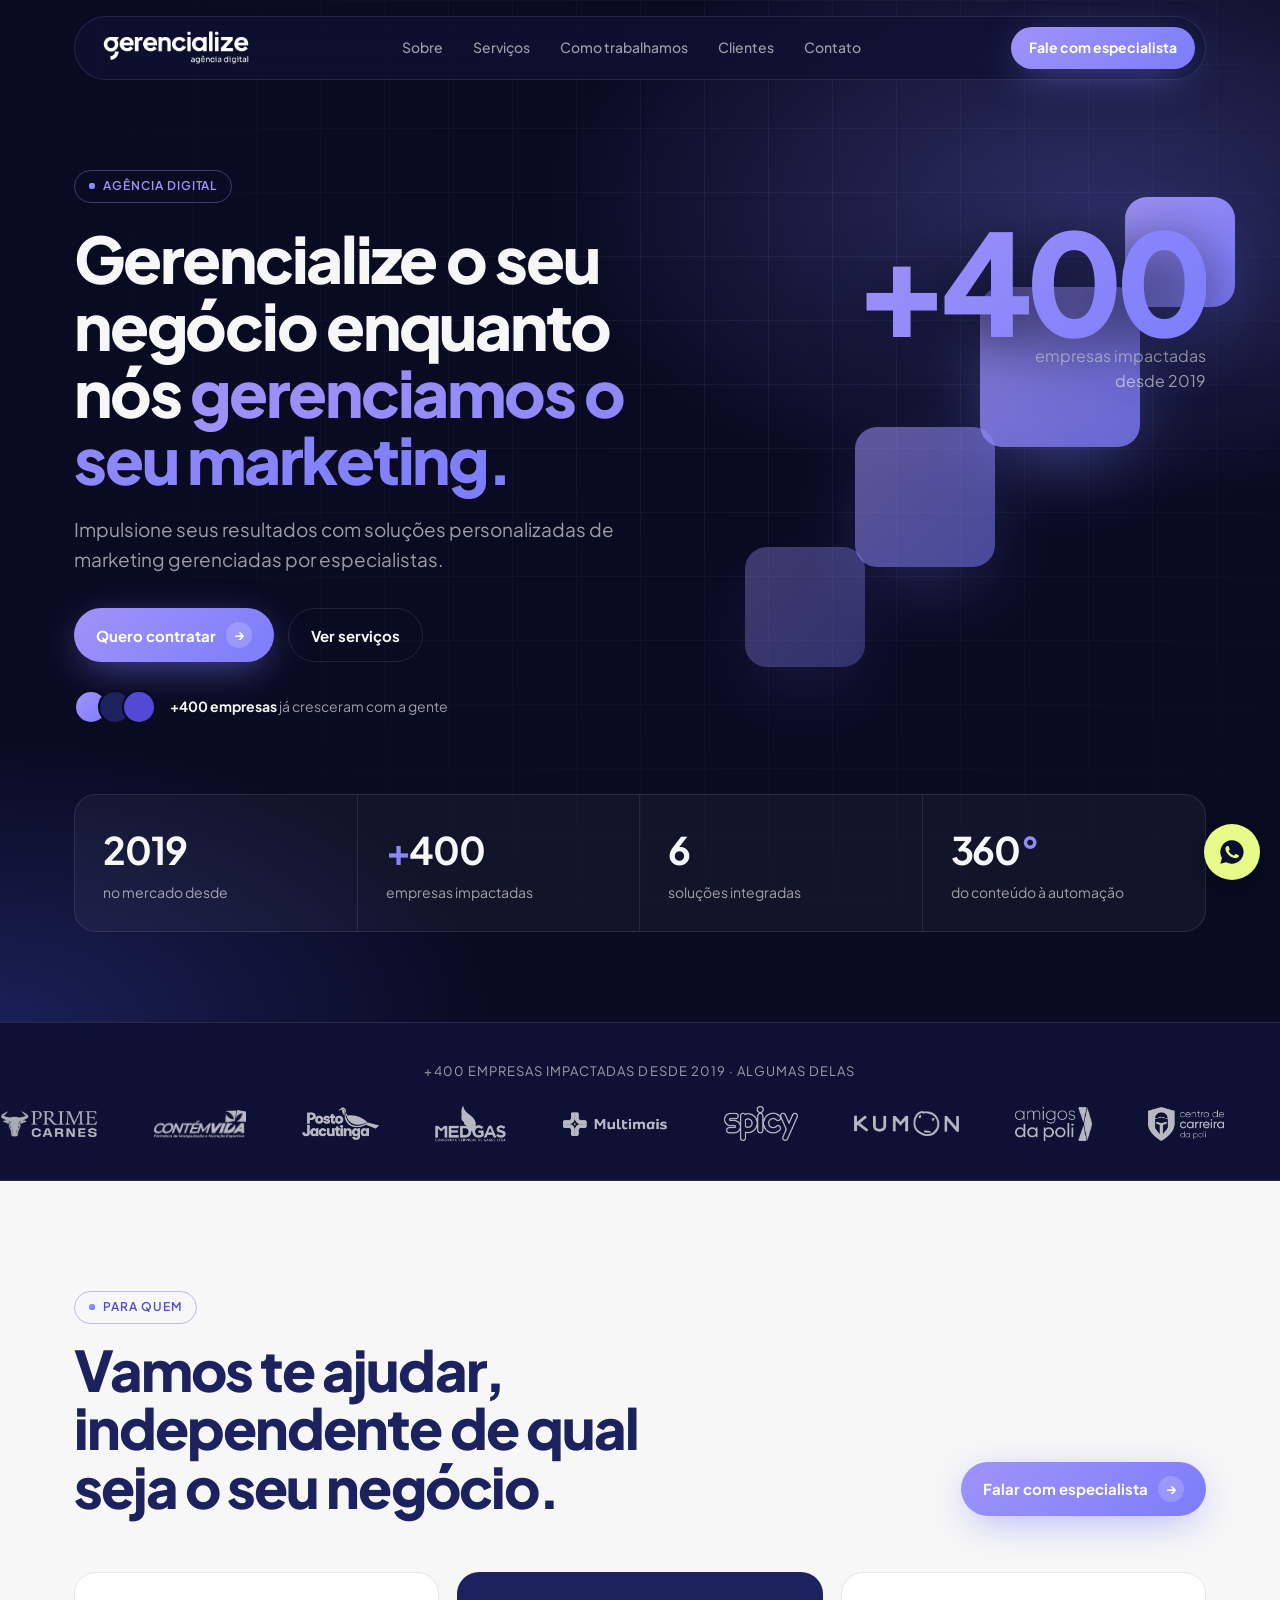
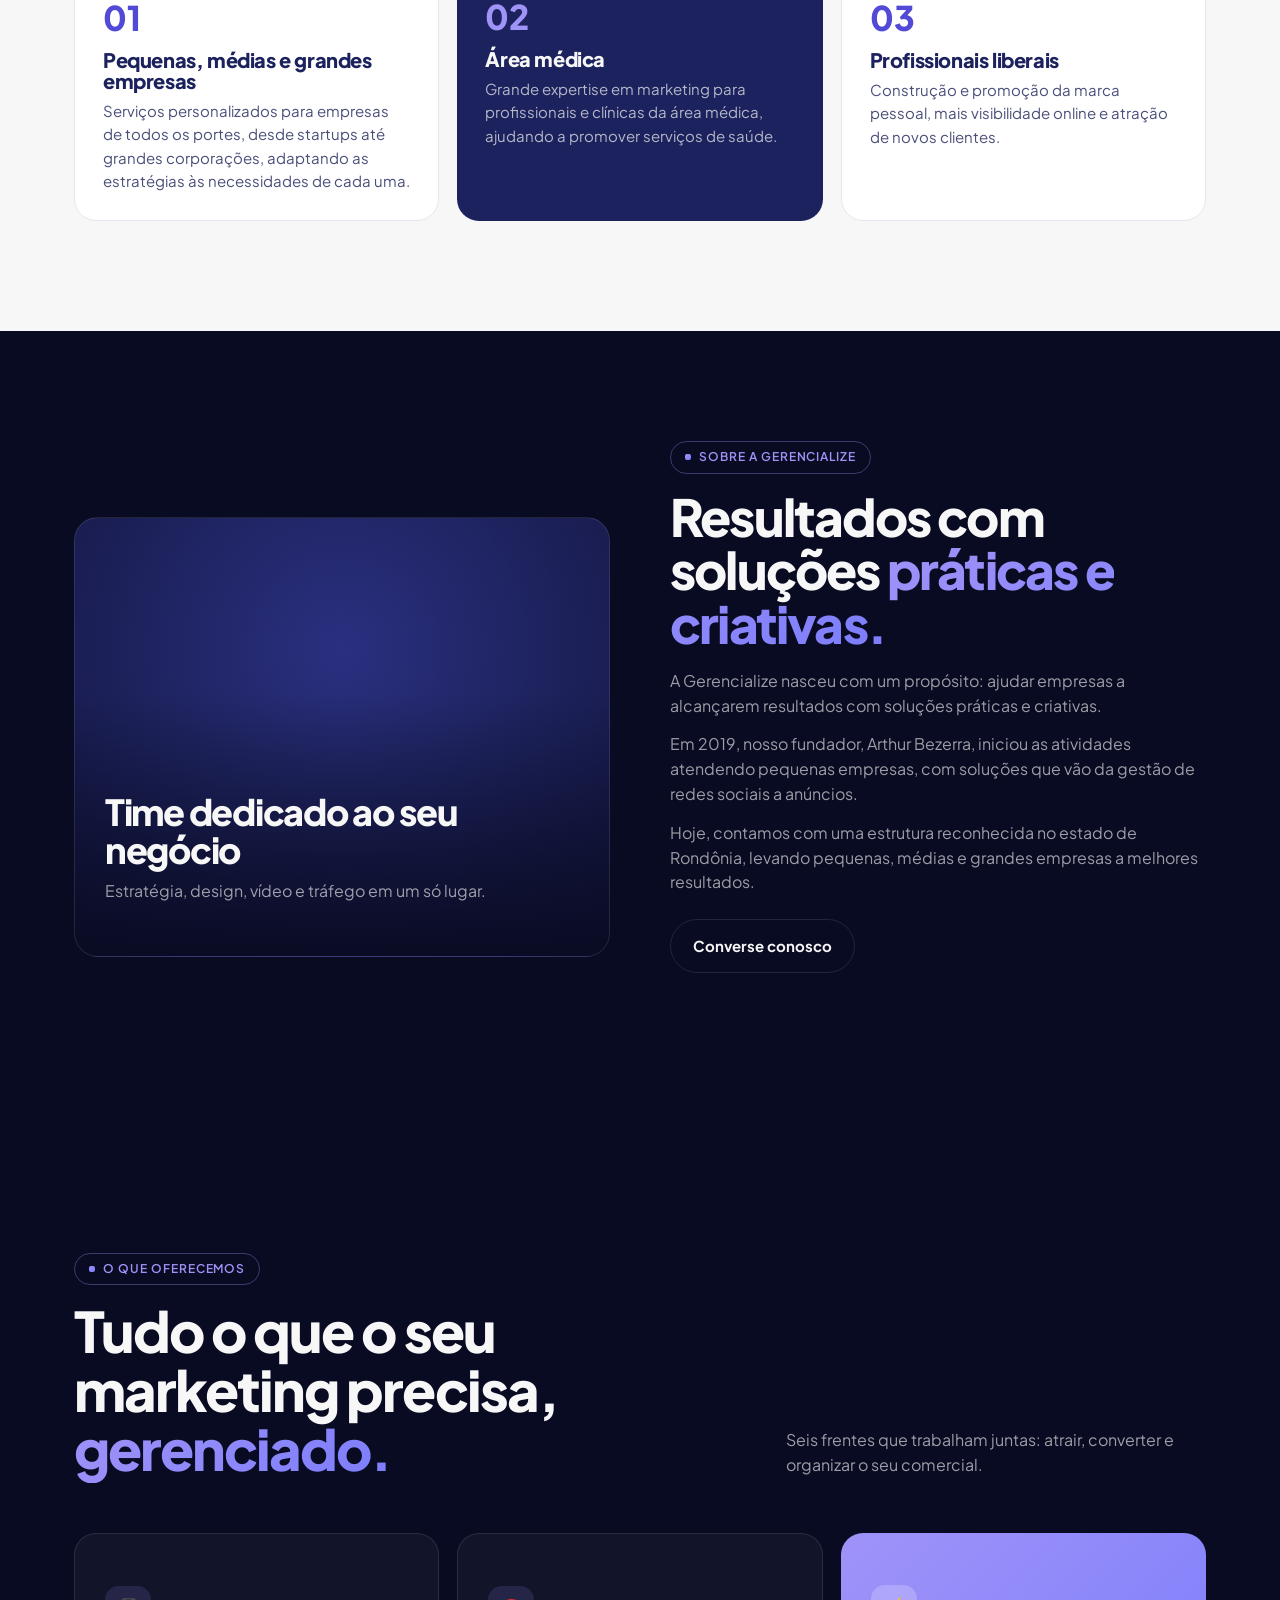
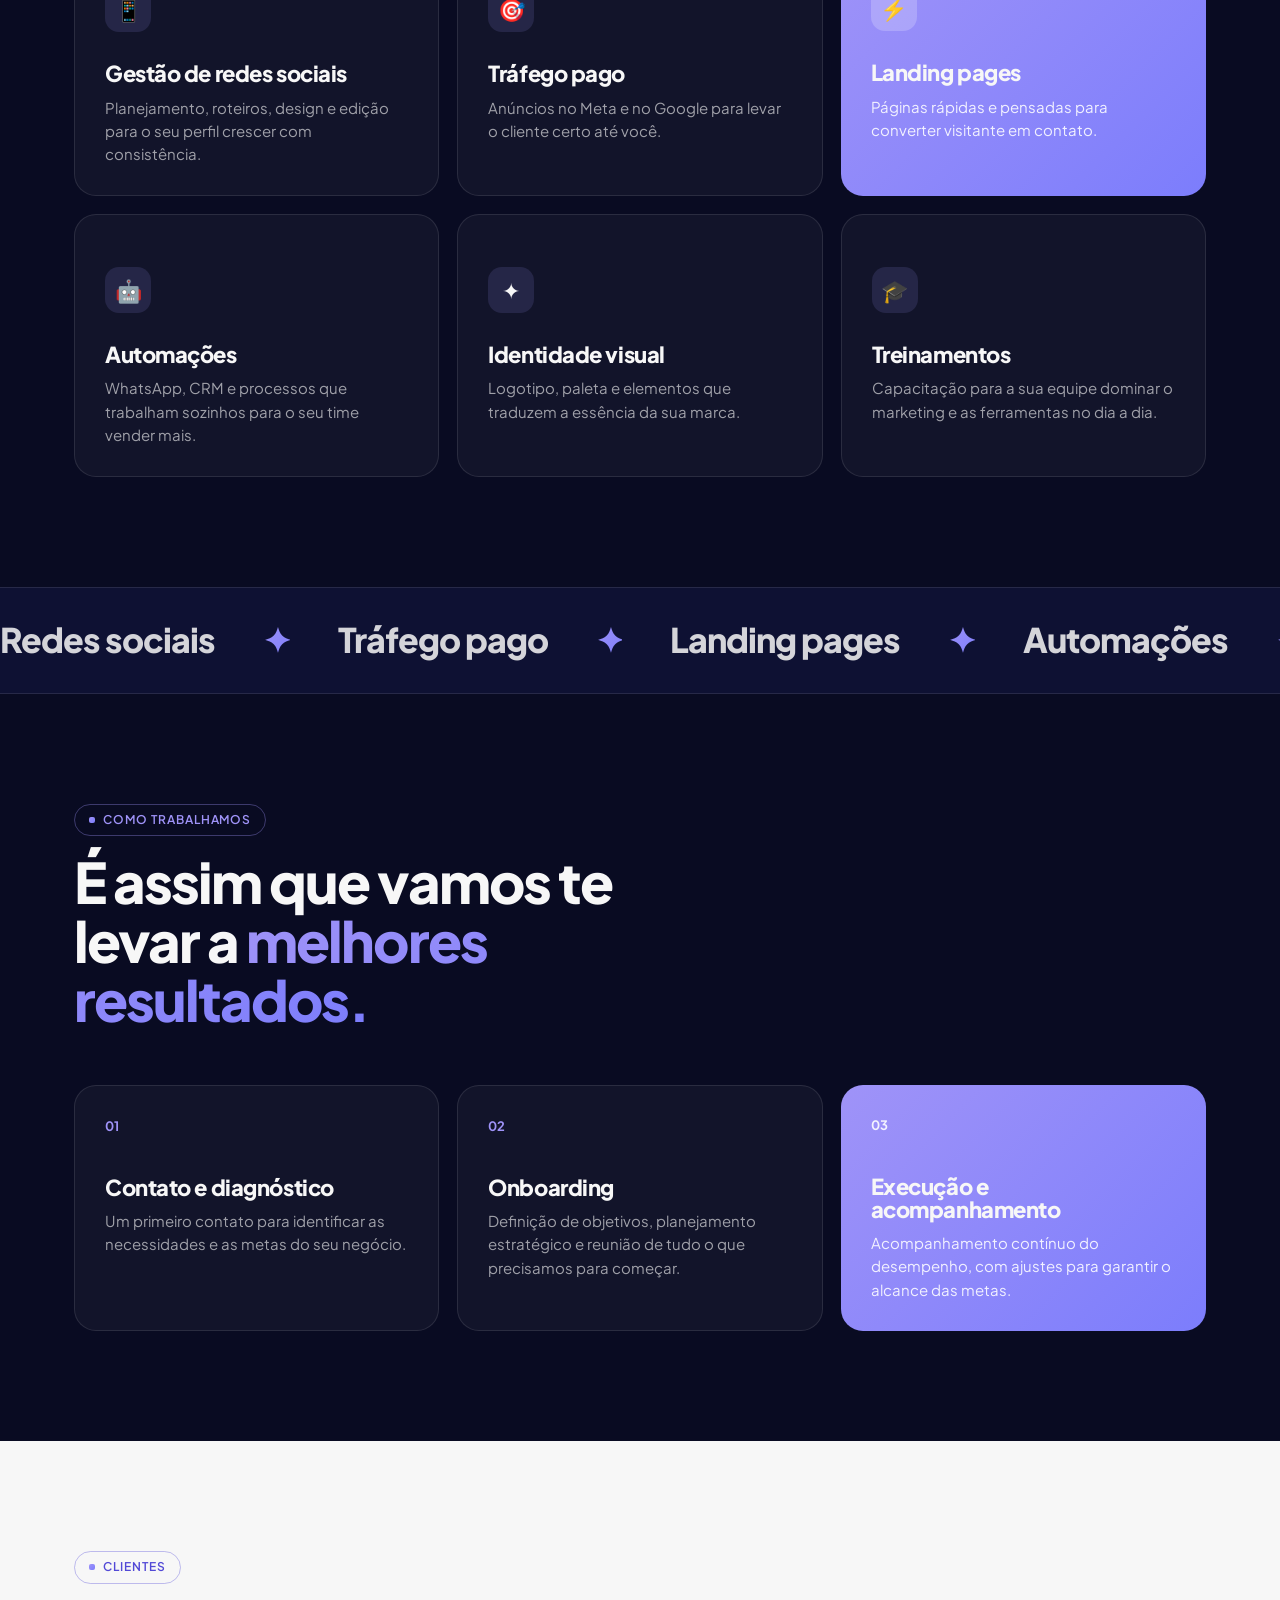
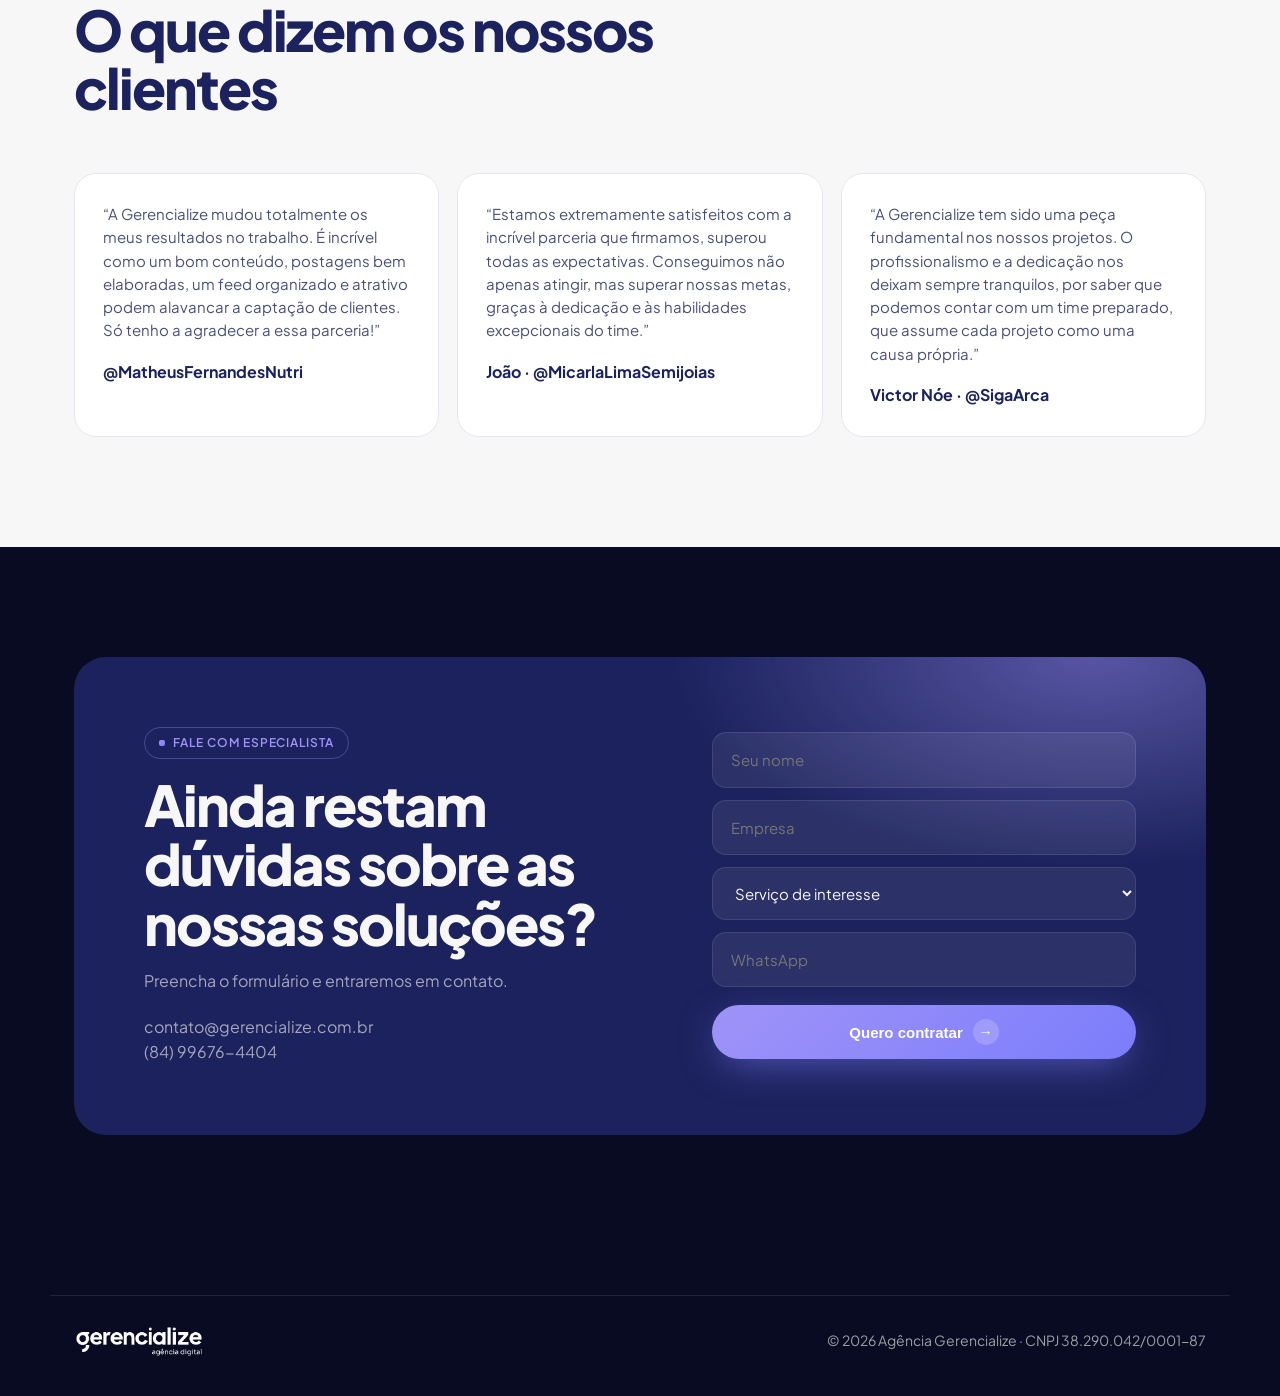
==== commit 469a7649: "Botão do WhatsApp verde-limão, verde do WhatsApp ao passar o mouse Co-Authored-By: Claude Opus 5.5 <" ====
--- a/index.html
+++ b/index.html
@@ -148,7 +148,9 @@
 
 footer{padding:50px 0 40px;color:var(--muted);font-size:14px}
 .foot{display:flex;justify-content:space-between;align-items:center;gap:20px;flex-wrap:wrap;border-top:1px solid var(--line);padding-top:30px}
-.wa{position:fixed;right:20px;bottom:20px;z-index:60;width:58px;height:58px;border-radius:50%;background:#25D366;display:grid;place-items:center;box-shadow:0 10px 30px rgba(0,0,0,.4)}
+.wa{position:fixed;right:20px;bottom:20px;z-index:60;width:56px;height:56px;border-radius:50%;background:#E8FB89;color:#0B0E2E;display:grid;place-items:center;box-shadow:0 10px 30px rgba(0,0,0,.35);transition:background .25s,color .25s,transform .25s}
+.wa:hover{background:#25D366;color:#fff;transform:translateY(-2px)}
+.wa svg{fill:currentColor}
 
 @media (max-width:900px){
   .nav-links{display:none}
@@ -332,6 +334,6 @@
   <span>© 2026 Agência Gerencialize · CNPJ 38.290.042/0001-87</span>
 </div></footer>
 
-<a class="wa" target="_blank" rel="noopener" href="https://wa.me/5584996764404?text=Ol%C3%A1!%20Vim%20pelo%20site%20e%20quero%20falar%20com%20um%20especialista." aria-label="WhatsApp"><svg width="28" height="28" viewBox="0 0 24 24" fill="#fff"><path d="M12 2a10 10 0 0 0-8.6 15.1L2 22l5-1.3A10 10 0 1 0 12 2Zm5.3 14.1c-.2.6-1.3 1.2-1.8 1.2-.5.1-1 .2-3.3-.7-2.8-1.1-4.5-4-4.7-4.2-.1-.2-1.1-1.5-1.1-2.9s.7-2 1-2.3c.2-.3.5-.3.7-.3h.5c.2 0 .4 0 .6.5l.8 2c.1.2.1.4 0 .5l-.3.5-.4.4c-.1.2-.3.3-.1.6.2.3.8 1.3 1.7 2.1 1.2 1 2.1 1.3 2.4 1.5.3.1.5.1.7-.1l.9-1c.2-.3.4-.2.7-.1l1.9.9c.3.1.5.2.5.3.1.2.1.7-.1 1.3Z"/></svg></a>
+<a class="wa" target="_blank" rel="noopener" href="https://wa.me/5584996764404?text=Ol%C3%A1!%20Vim%20pelo%20site%20e%20quero%20falar%20com%20um%20especialista." aria-label="WhatsApp"><svg width="28" height="28" viewBox="0 0 24 24" fill="currentColor"><path d="M12 2a10 10 0 0 0-8.6 15.1L2 22l5-1.3A10 10 0 1 0 12 2Zm5.3 14.1c-.2.6-1.3 1.2-1.8 1.2-.5.1-1 .2-3.3-.7-2.8-1.1-4.5-4-4.7-4.2-.1-.2-1.1-1.5-1.1-2.9s.7-2 1-2.3c.2-.3.5-.3.7-.3h.5c.2 0 .4 0 .6.5l.8 2c.1.2.1.4 0 .5l-.3.5-.4.4c-.1.2-.3.3-.1.6.2.3.8 1.3 1.7 2.1 1.2 1 2.1 1.3 2.4 1.5.3.1.5.1.7-.1l.9-1c.2-.3.4-.2.7-.1l1.9.9c.3.1.5.2.5.3.1.2.1.7-.1 1.3Z"/></svg></a>
 </body>
 </html>
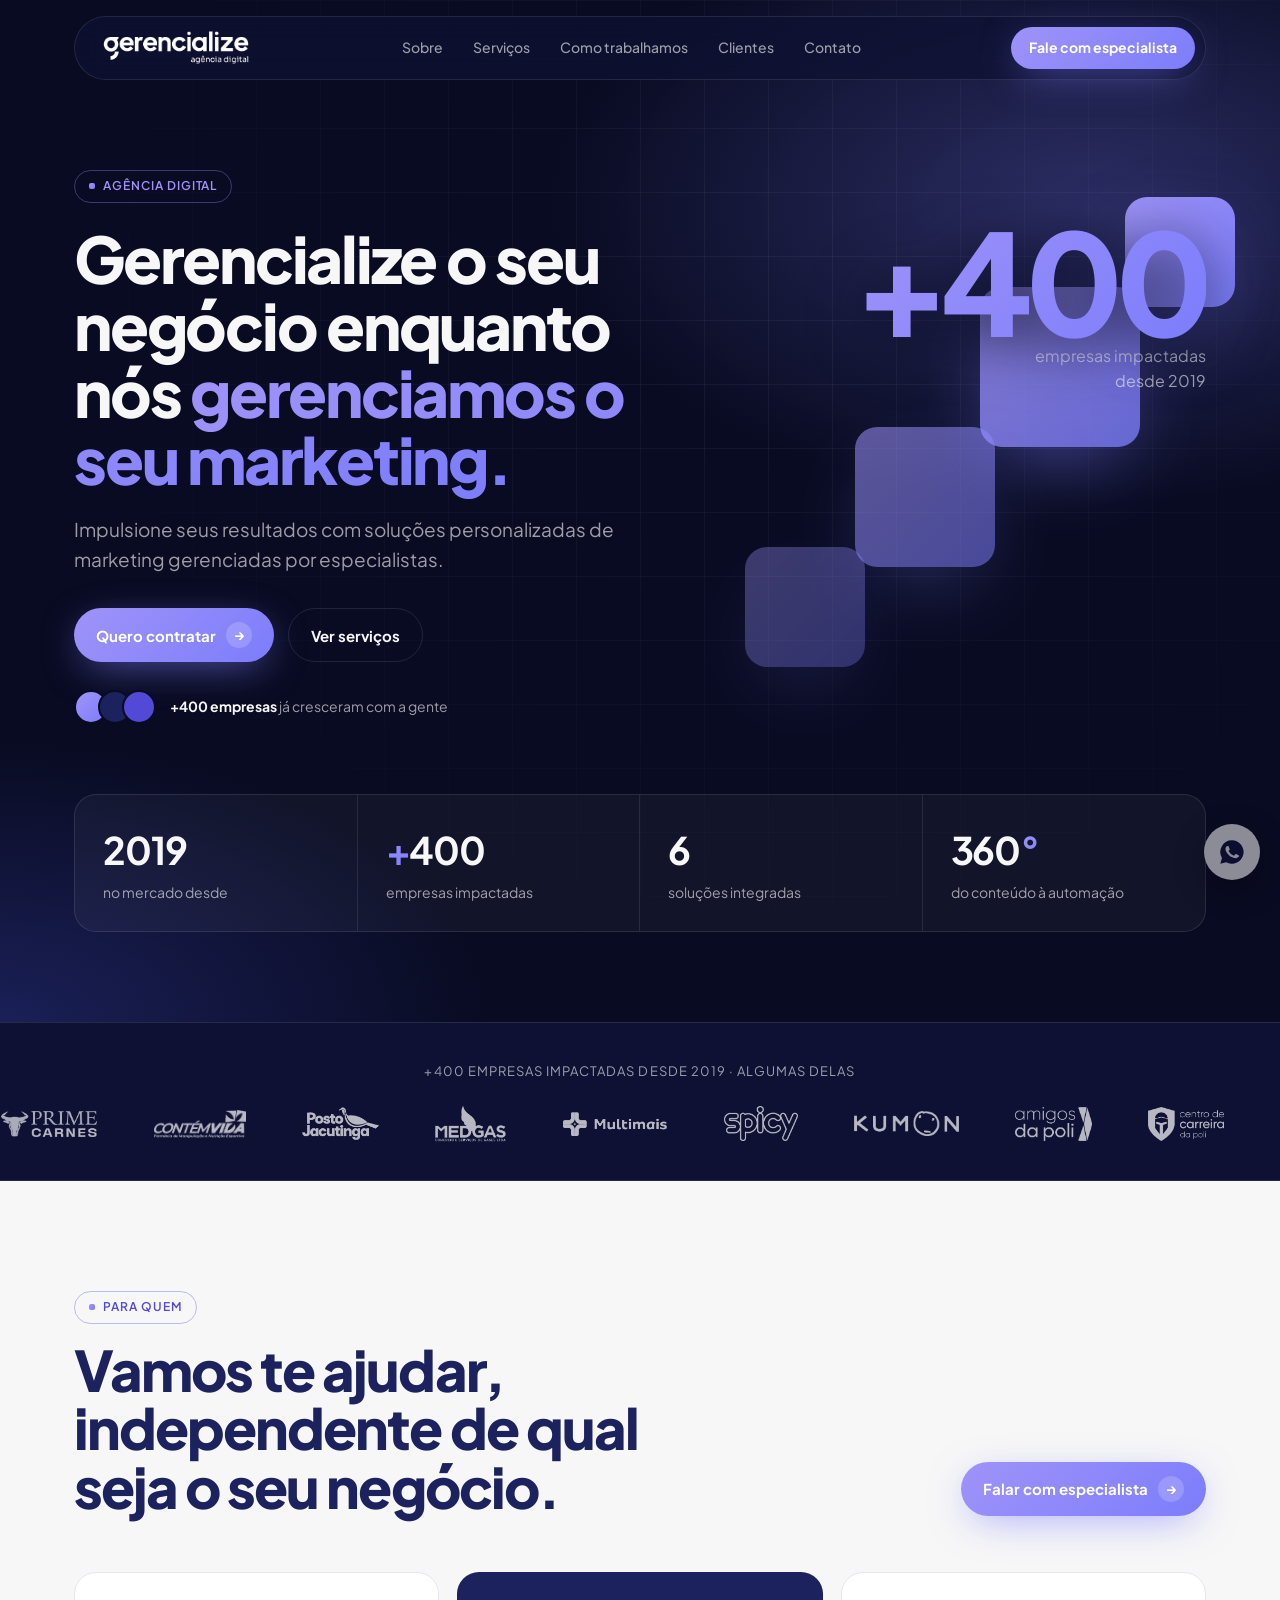
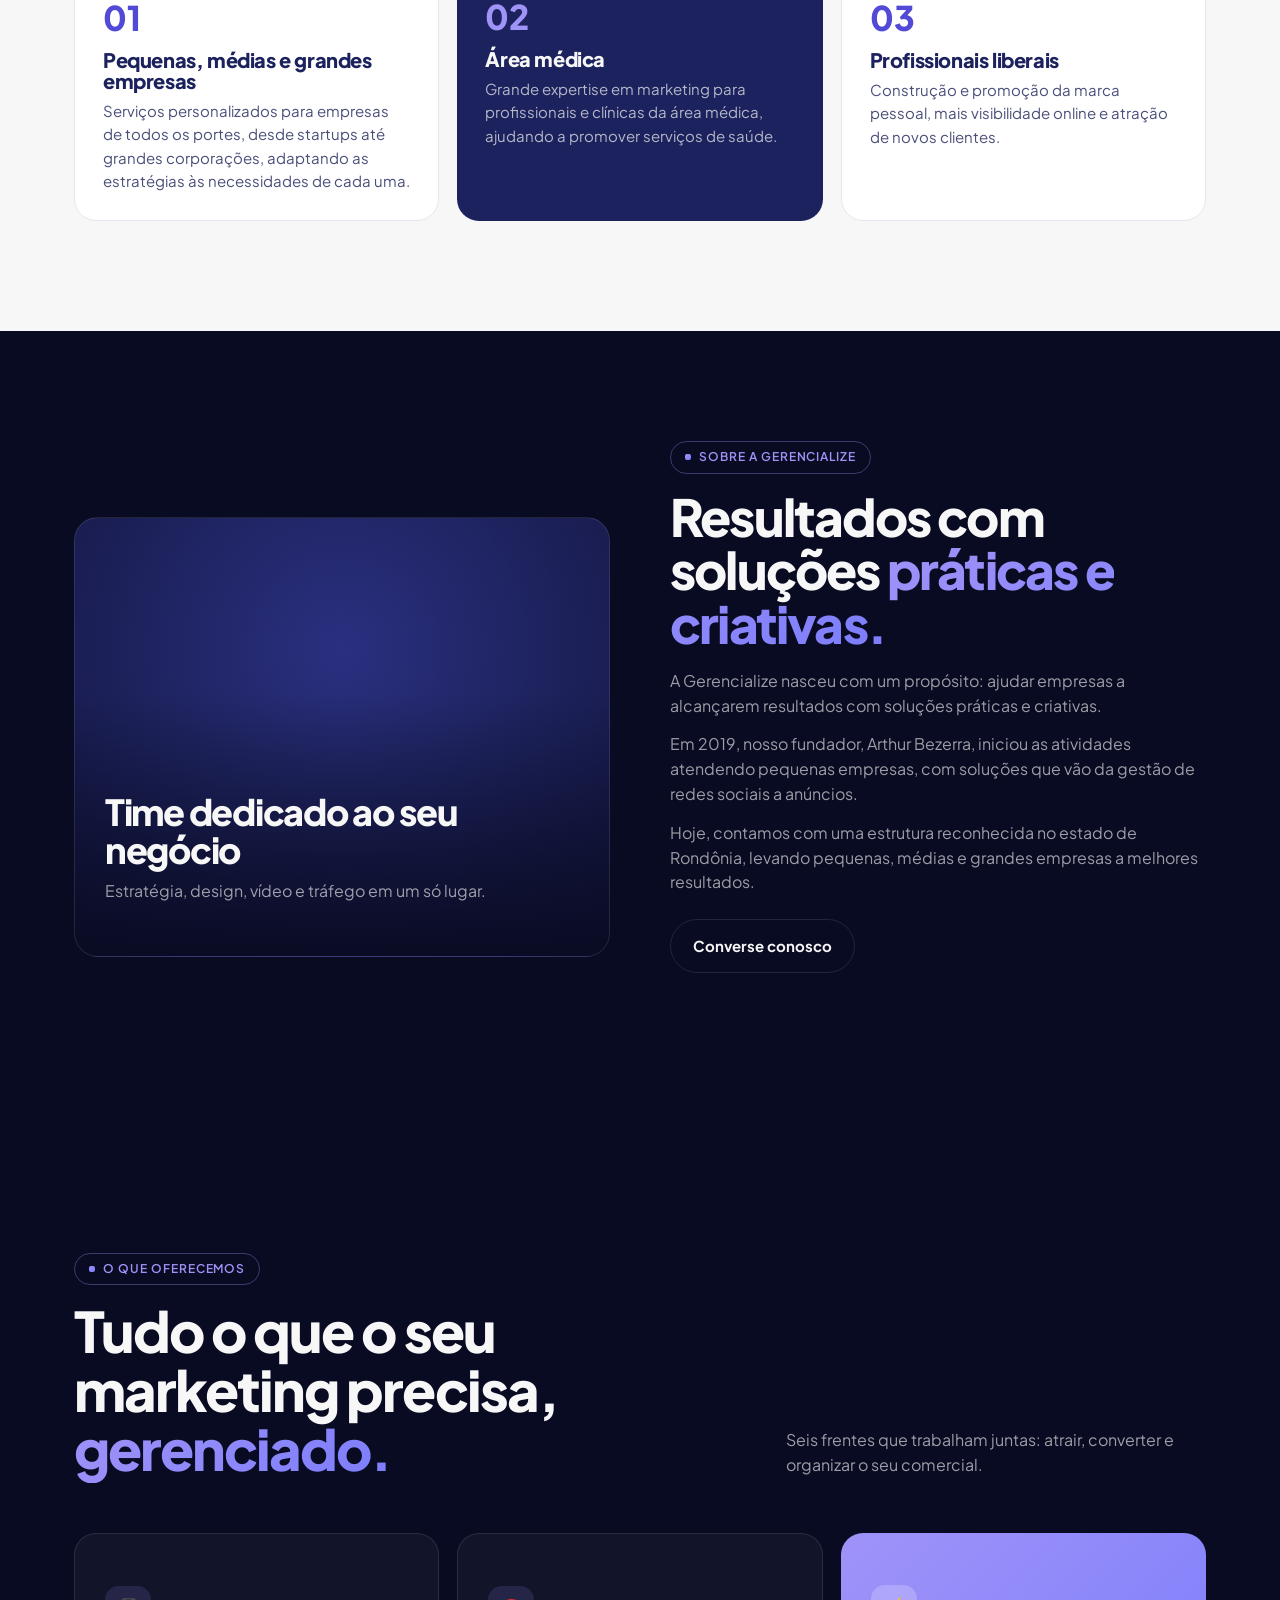
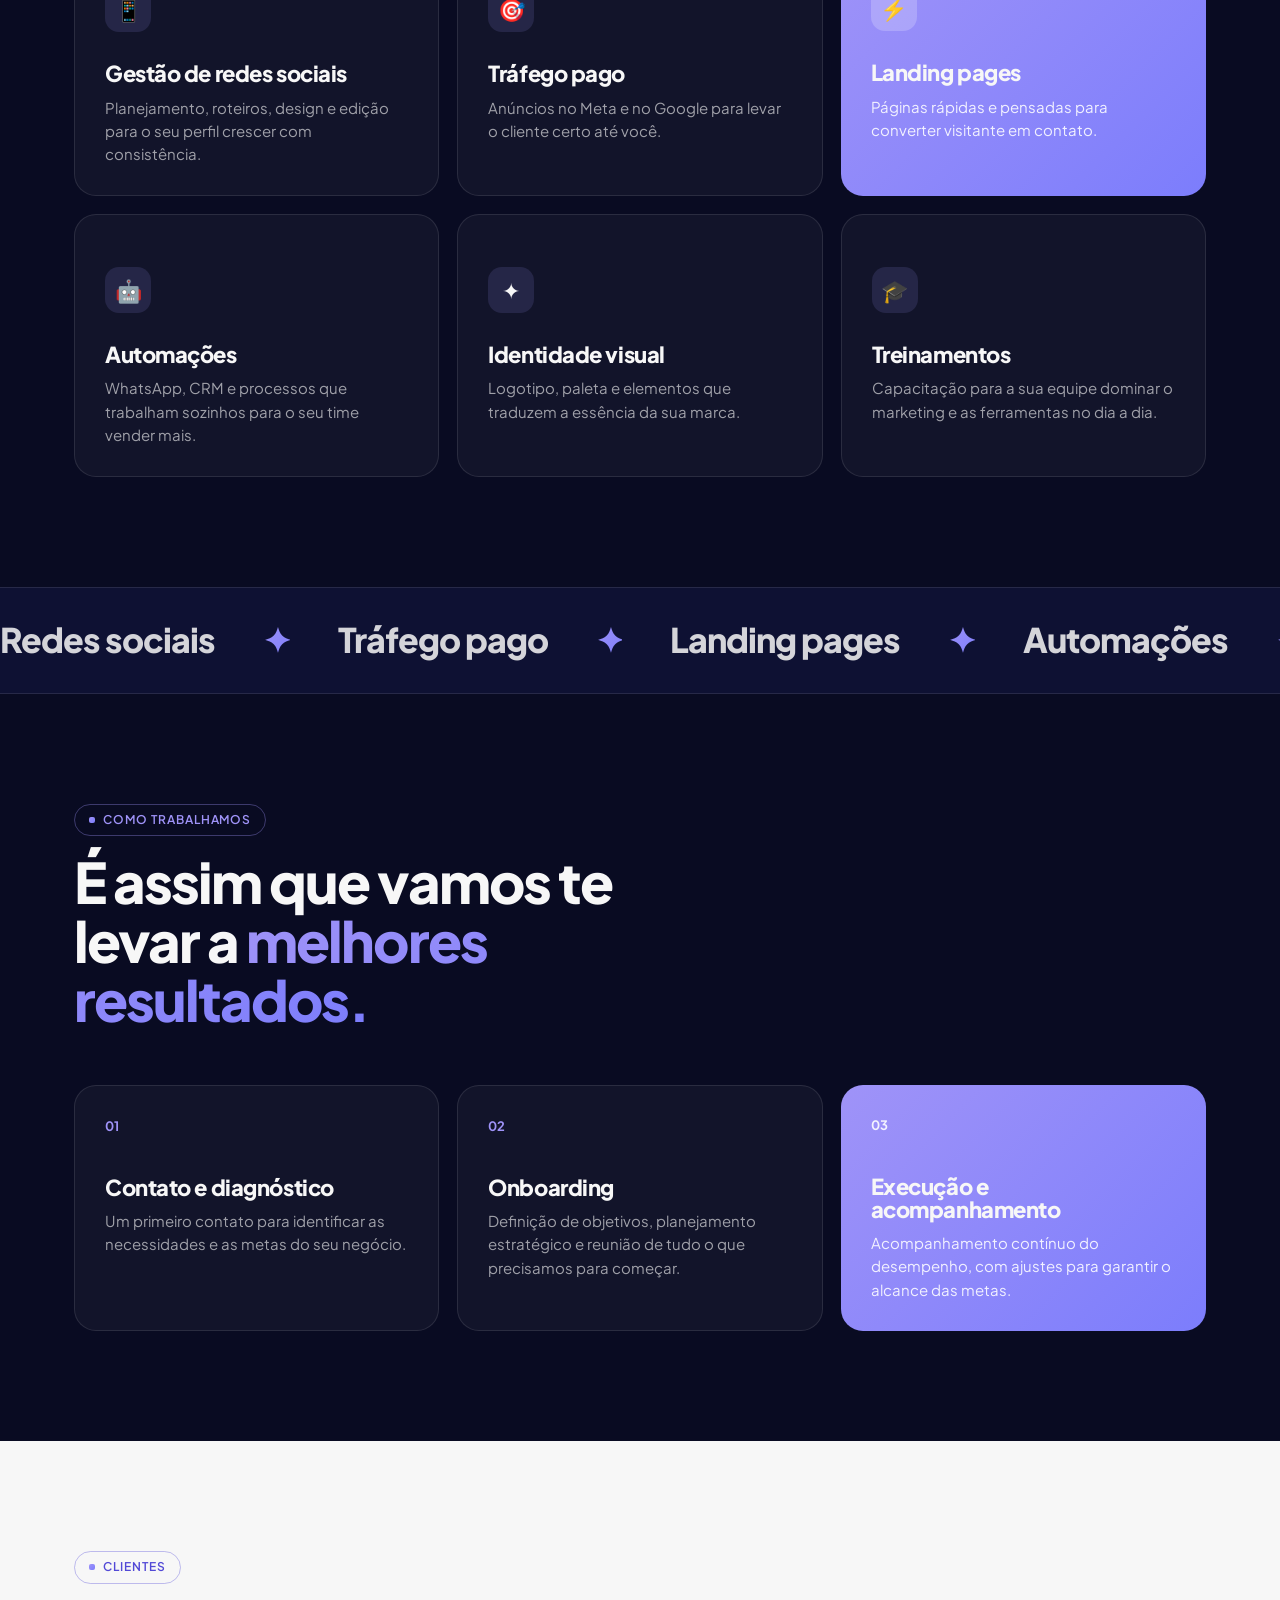
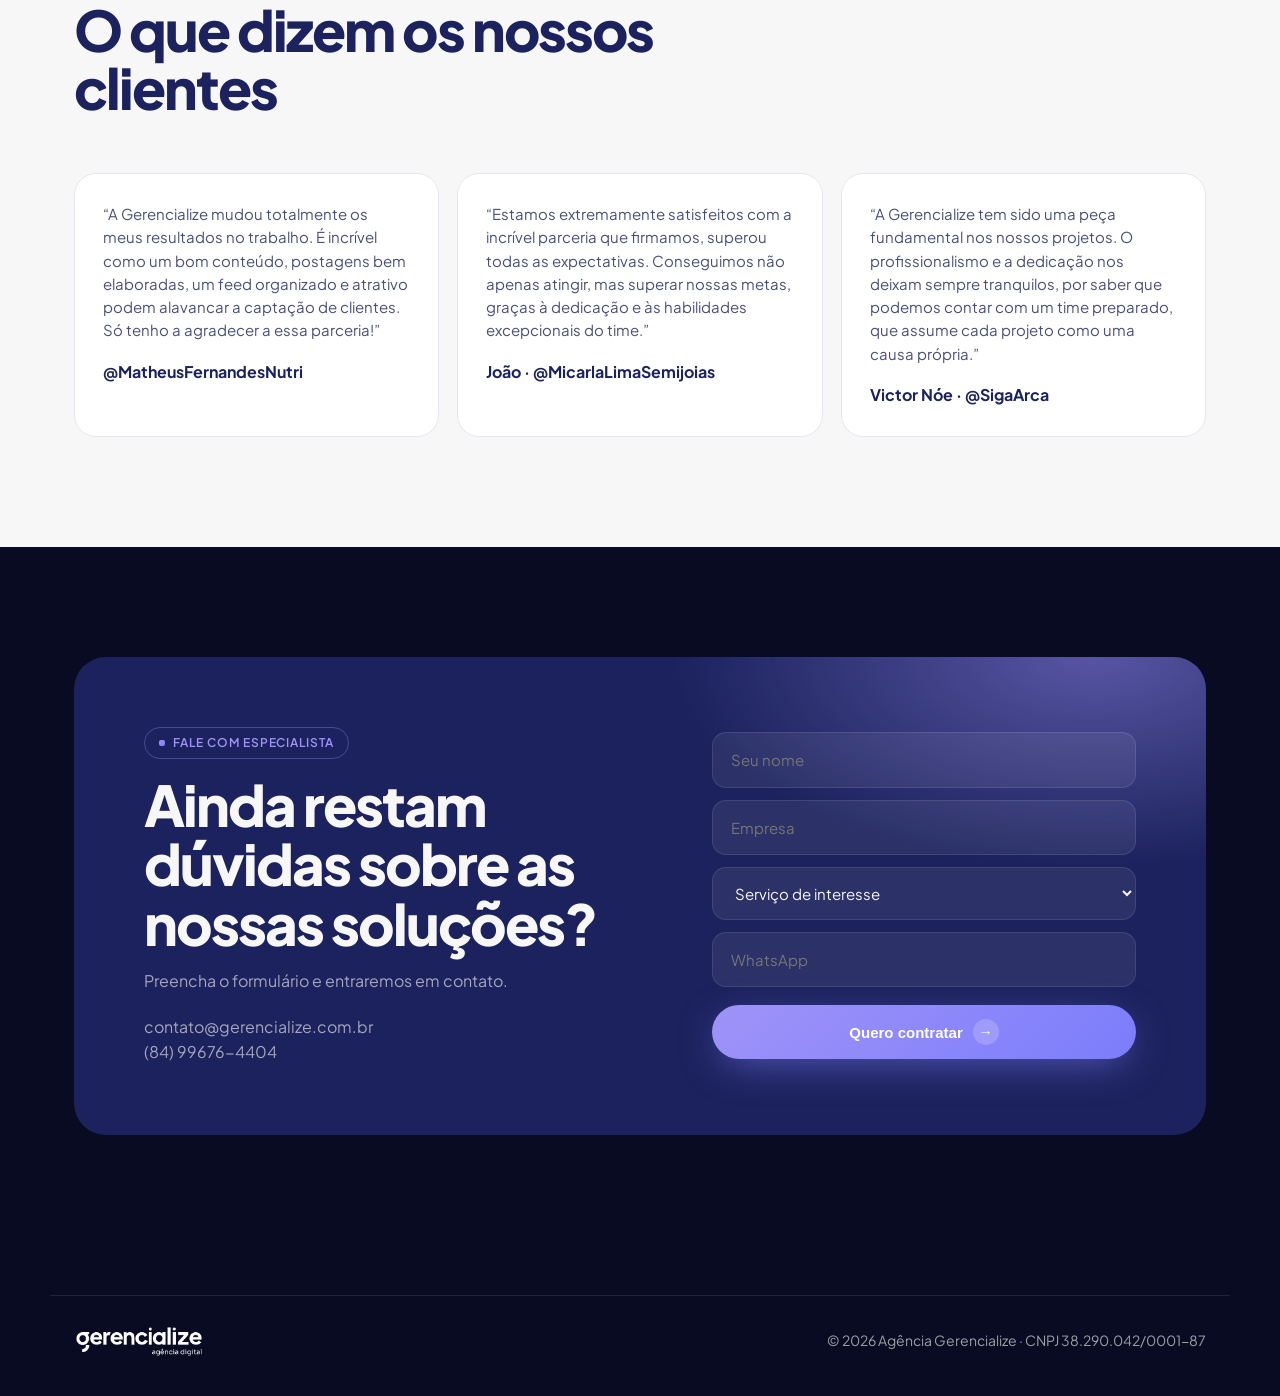
==== commit 26343fcc: "Capa com título em pílulas de ícones; WhatsApp cinza Co-Authored-By: Claude Opus 5.5 <noreply@anthro" ====
--- a/index.html
+++ b/index.html
@@ -148,7 +148,7 @@
 
 footer{padding:50px 0 40px;color:var(--muted);font-size:14px}
 .foot{display:flex;justify-content:space-between;align-items:center;gap:20px;flex-wrap:wrap;border-top:1px solid var(--line);padding-top:30px}
-.wa{position:fixed;right:20px;bottom:20px;z-index:60;width:56px;height:56px;border-radius:50%;background:#E8FB89;color:#0B0E2E;display:grid;place-items:center;box-shadow:0 10px 30px rgba(0,0,0,.35);transition:background .25s,color .25s,transform .25s}
+.wa{position:fixed;right:20px;bottom:20px;z-index:60;width:56px;height:56px;border-radius:50%;background:#8c8c96;color:#0B0E2E;display:grid;place-items:center;box-shadow:0 10px 30px rgba(0,0,0,.35);transition:background .25s,color .25s,transform .25s}
 .wa:hover{background:#25D366;color:#fff;transform:translateY(-2px)}
 .wa svg{fill:currentColor}
 
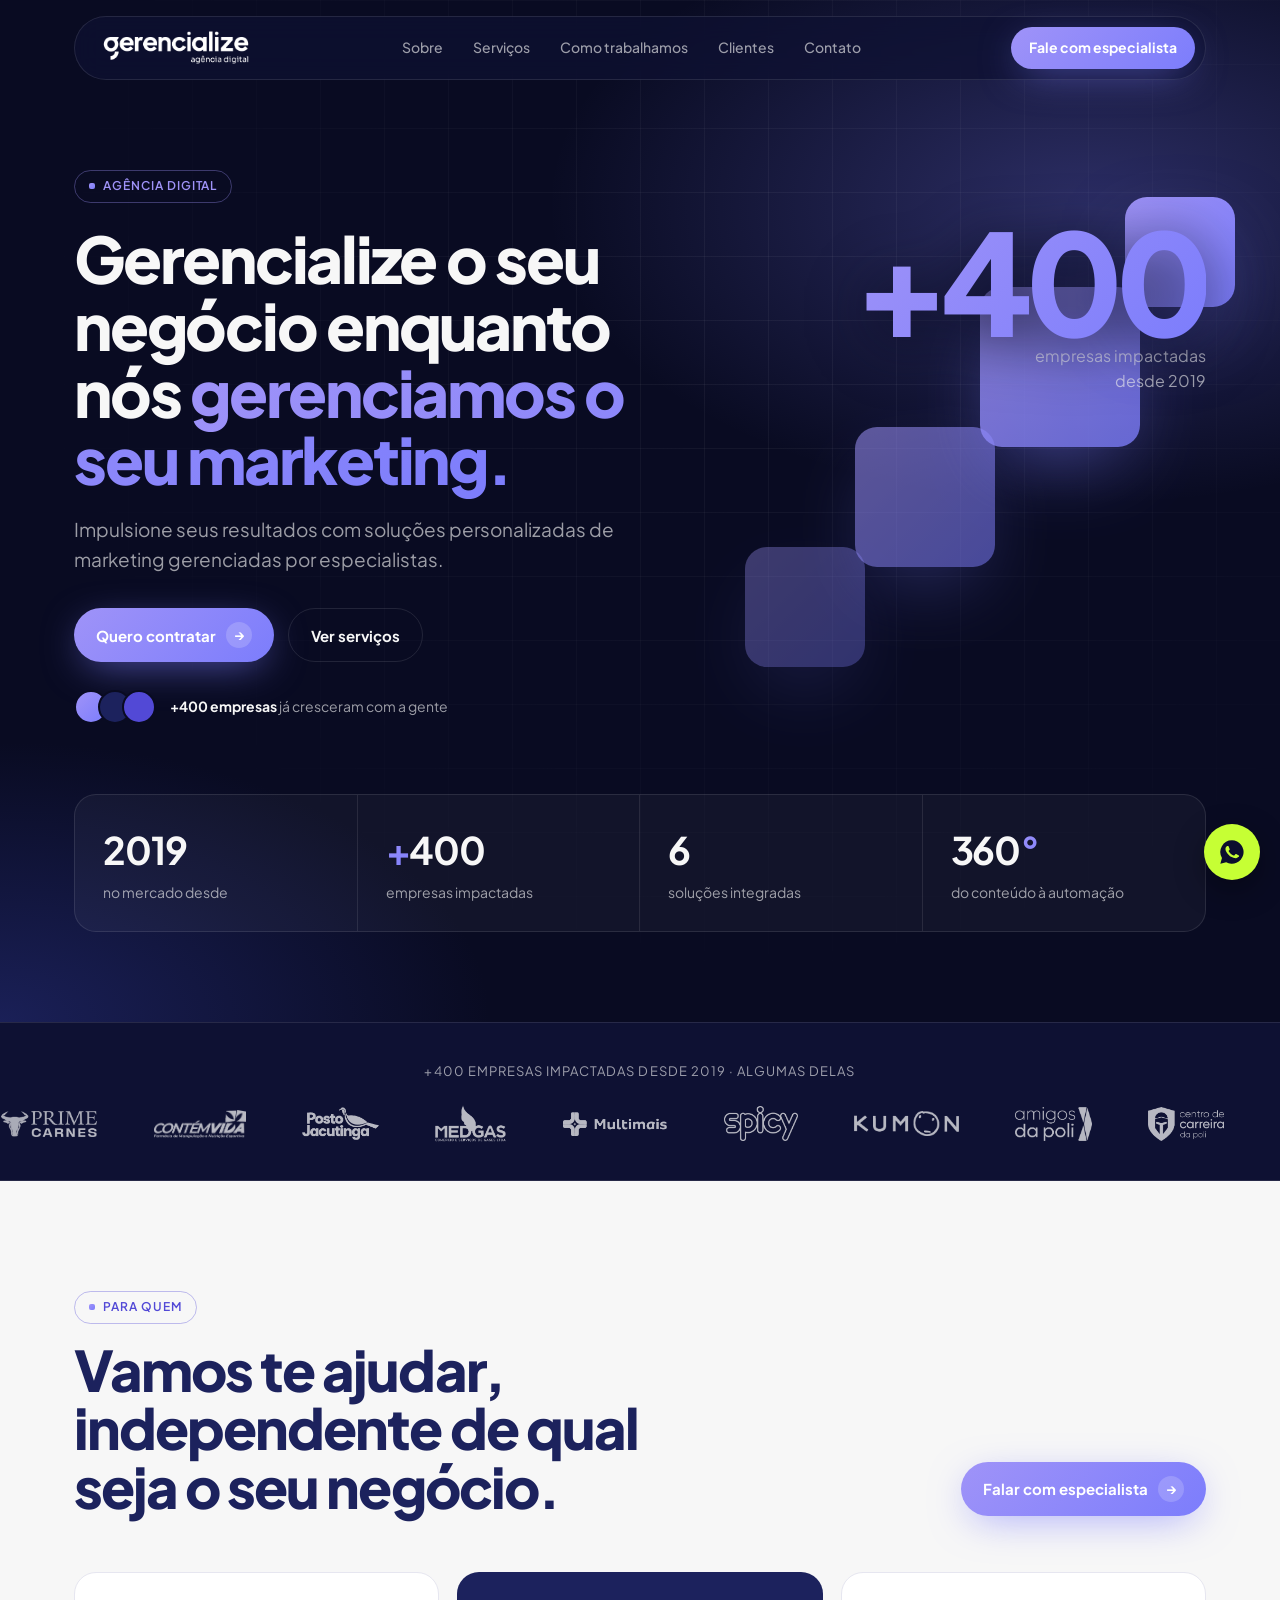
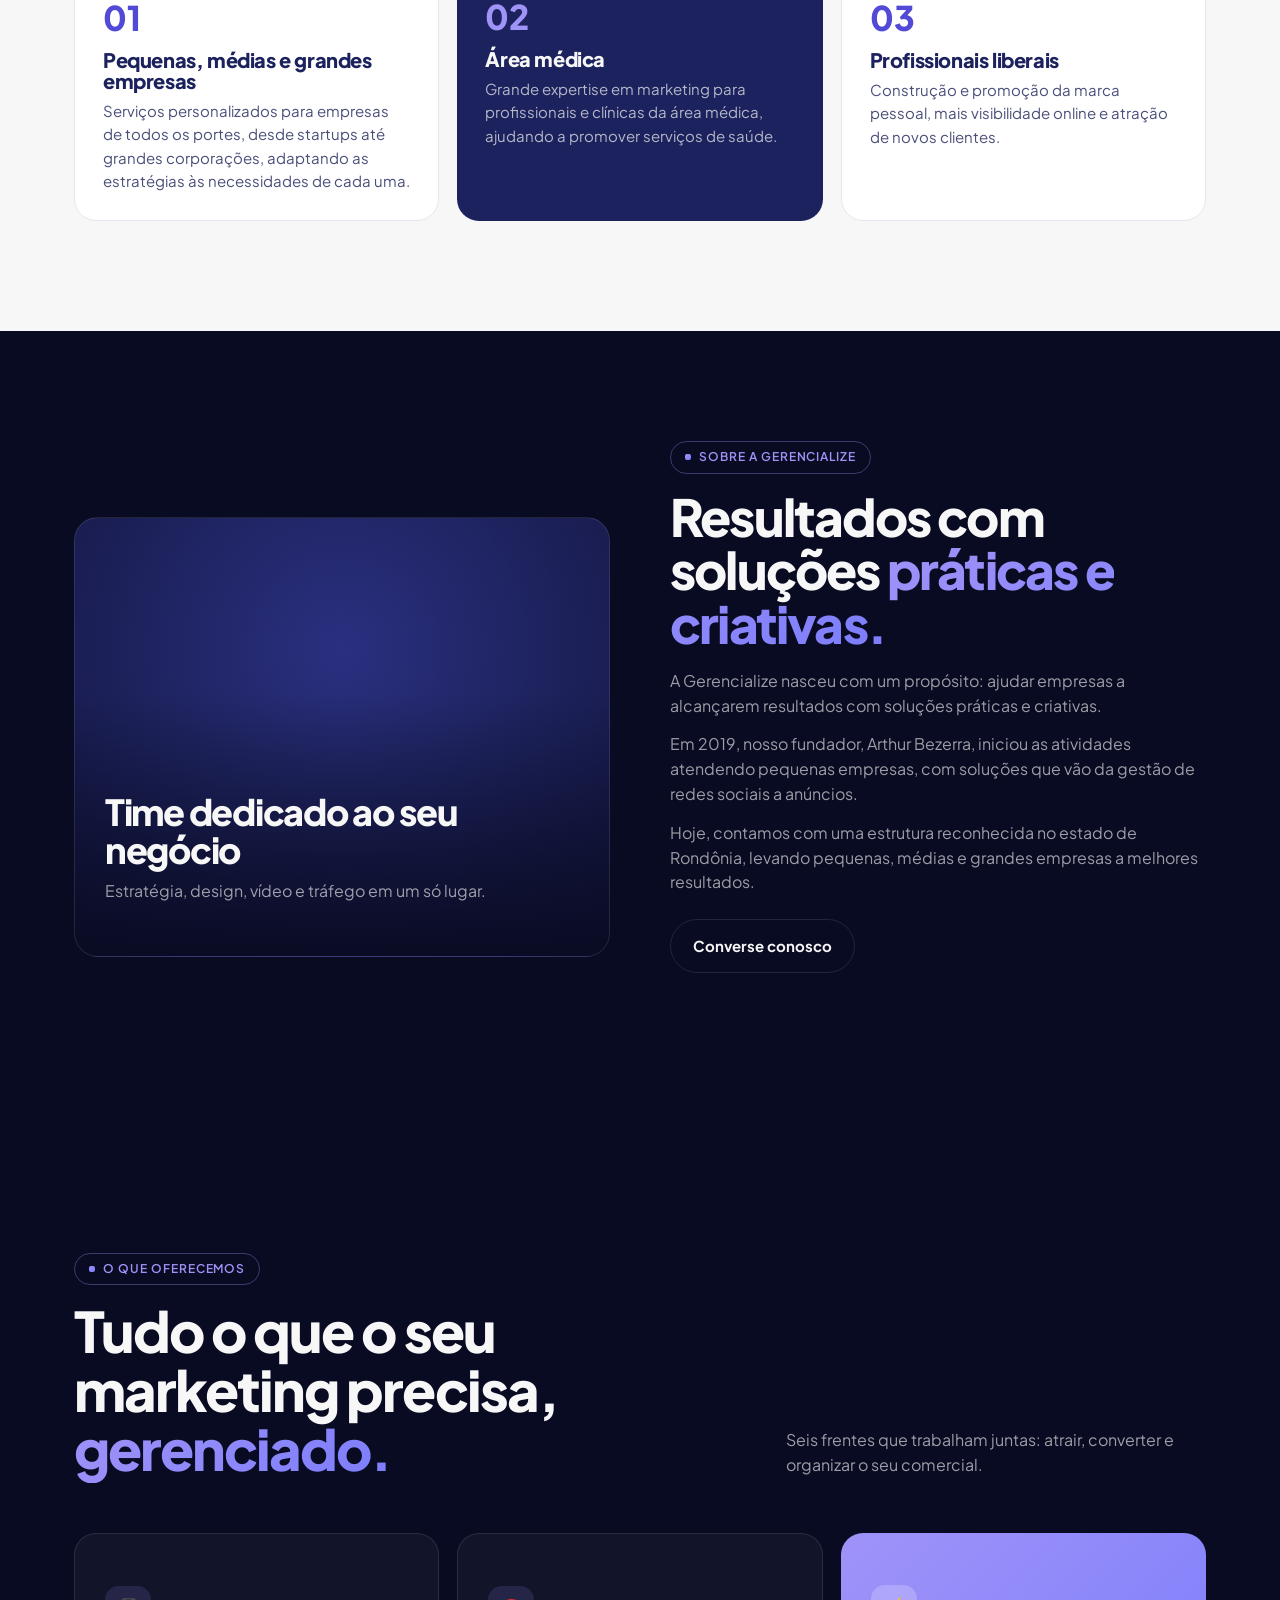
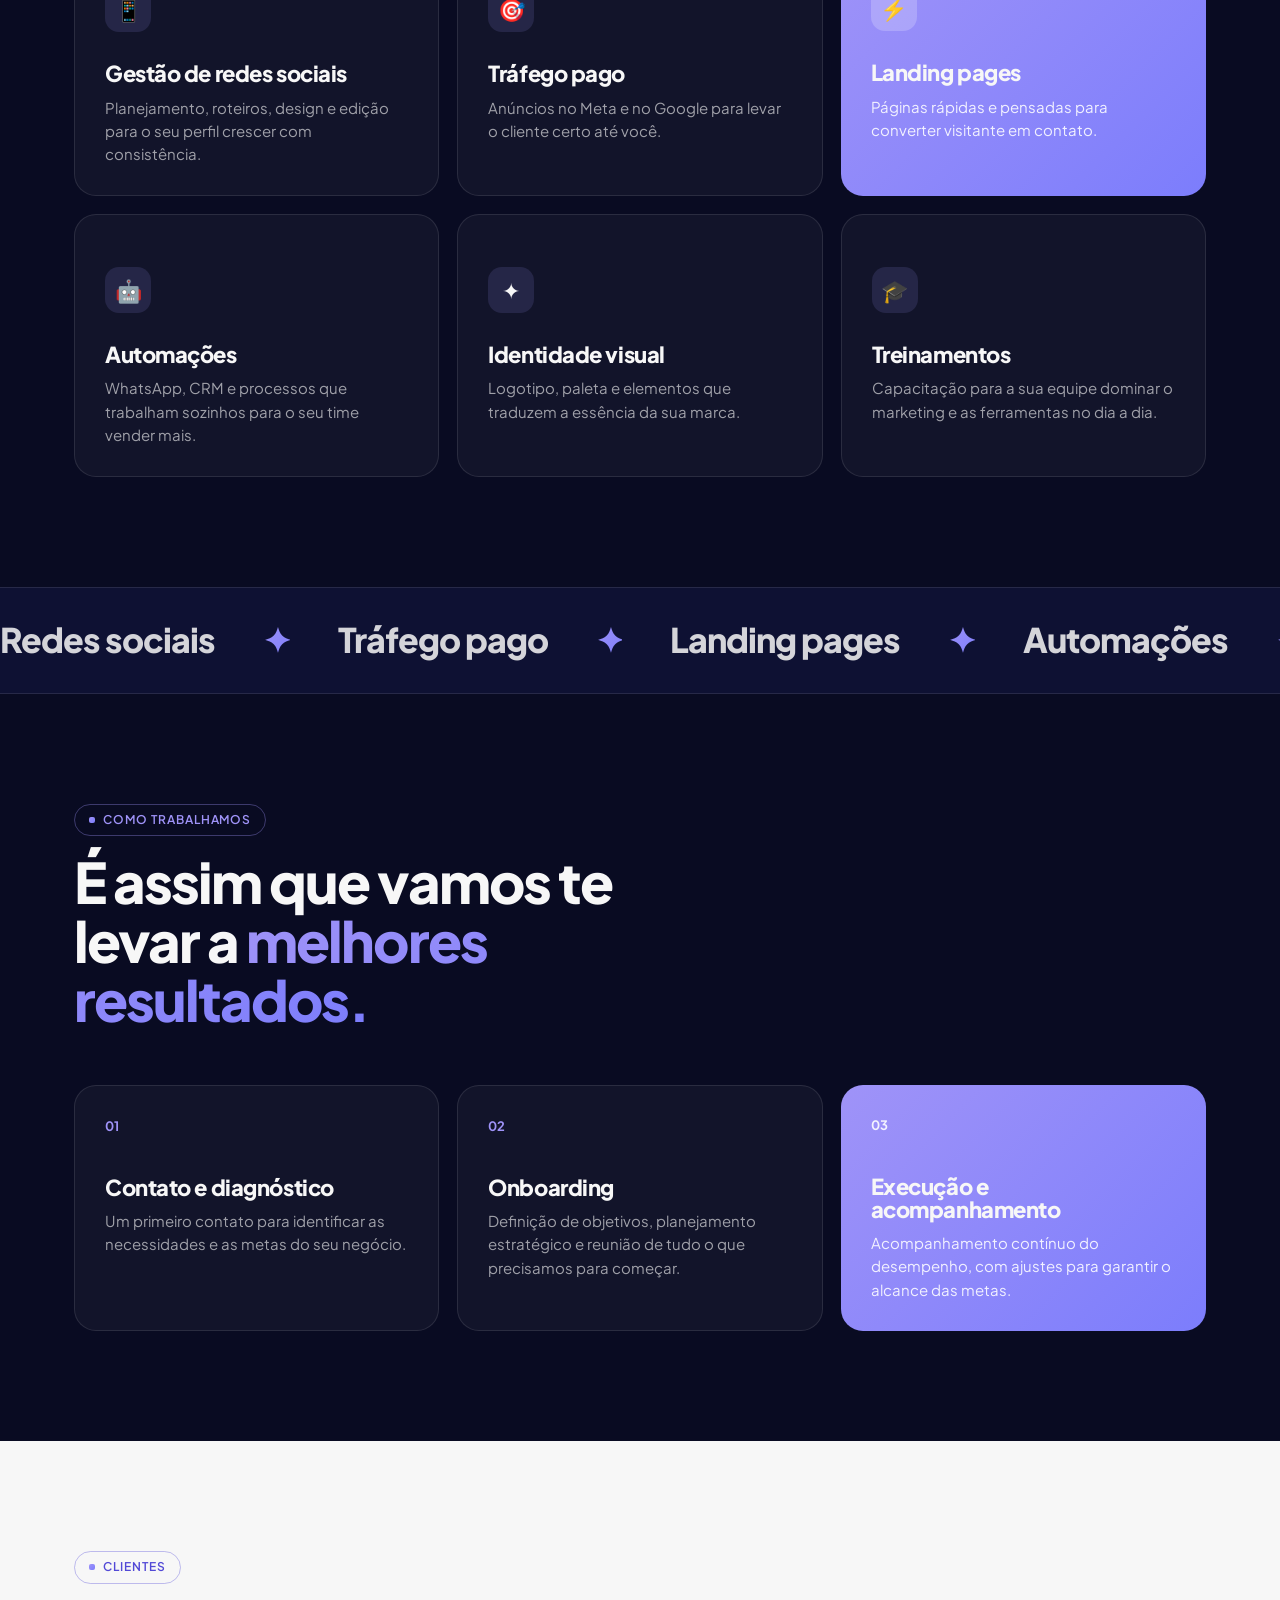
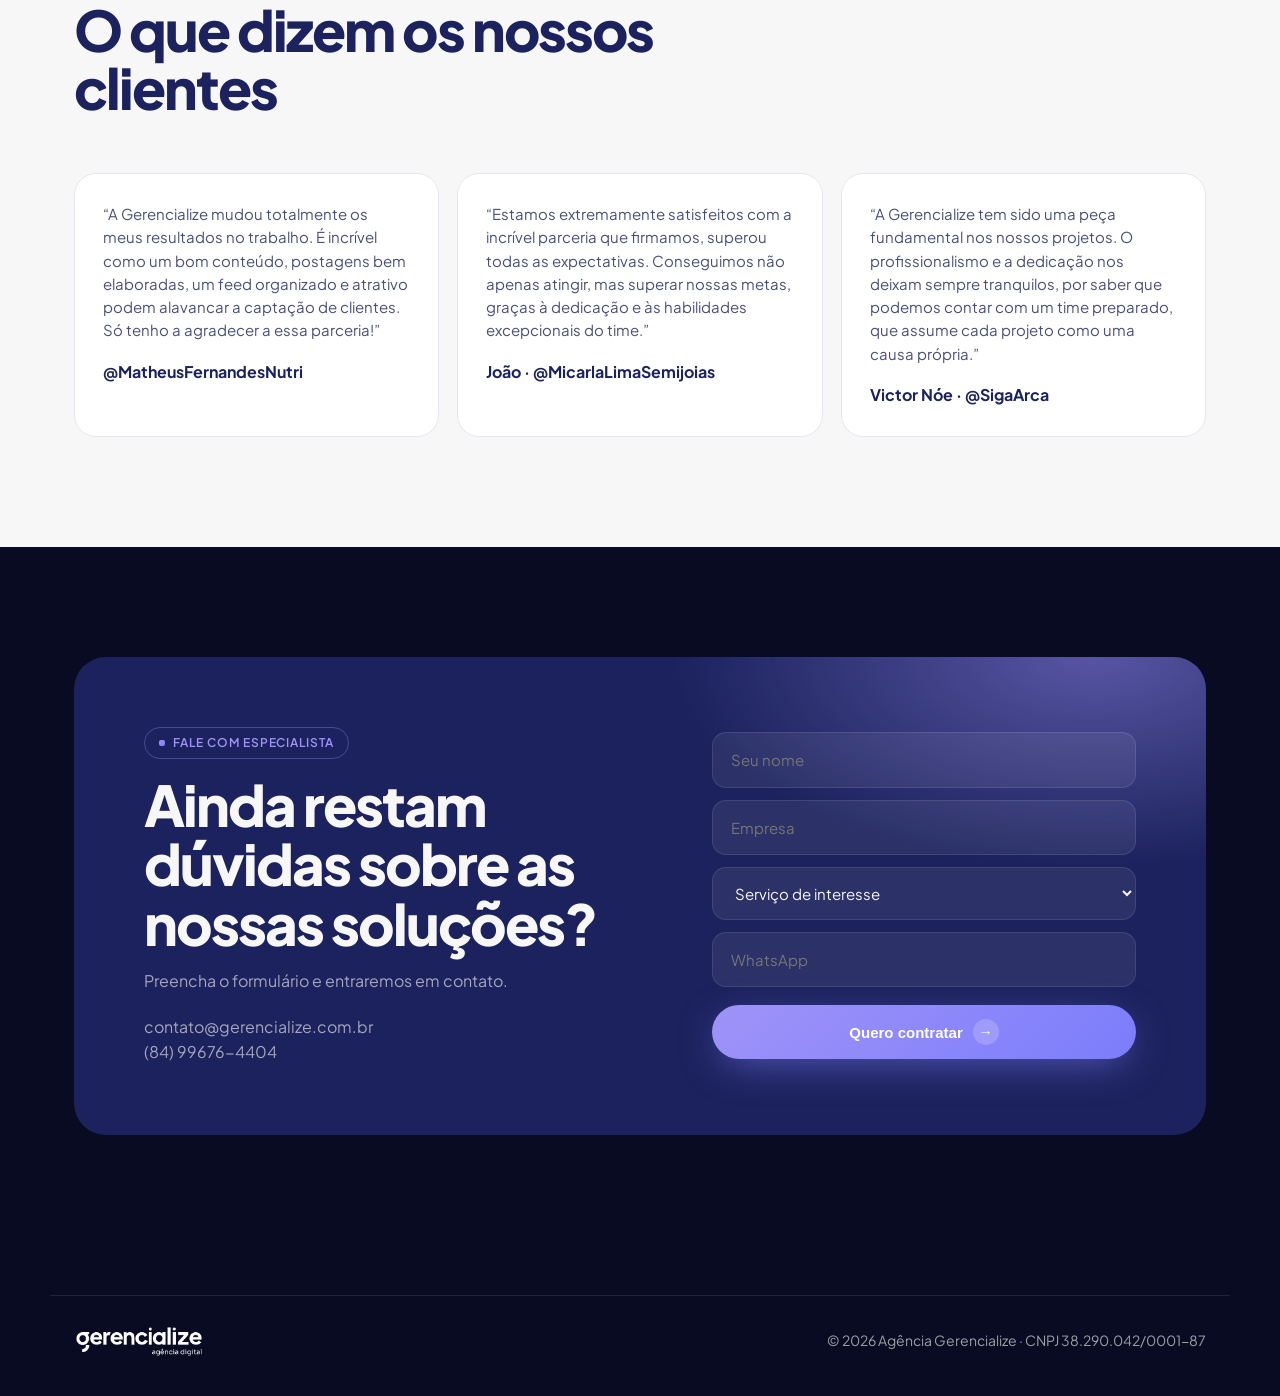
==== commit 82178877: "Capa: chat alinhado ao título, foto no avatar, menos vazio; WhatsApp #C6FF34 Co-Authored-By: Claude " ====
--- a/index.html
+++ b/index.html
@@ -148,7 +148,7 @@
 
 footer{padding:50px 0 40px;color:var(--muted);font-size:14px}
 .foot{display:flex;justify-content:space-between;align-items:center;gap:20px;flex-wrap:wrap;border-top:1px solid var(--line);padding-top:30px}
-.wa{position:fixed;right:20px;bottom:20px;z-index:60;width:56px;height:56px;border-radius:50%;background:#8c8c96;color:#0B0E2E;display:grid;place-items:center;box-shadow:0 10px 30px rgba(0,0,0,.35);transition:background .25s,color .25s,transform .25s}
+.wa{position:fixed;right:20px;bottom:20px;z-index:60;width:56px;height:56px;border-radius:50%;background:#C6FF34;color:#0B0E2E;display:grid;place-items:center;box-shadow:0 10px 30px rgba(0,0,0,.35);transition:background .25s,color .25s,transform .25s}
 .wa:hover{background:#25D366;color:#fff;transform:translateY(-2px)}
 .wa svg{fill:currentColor}
 
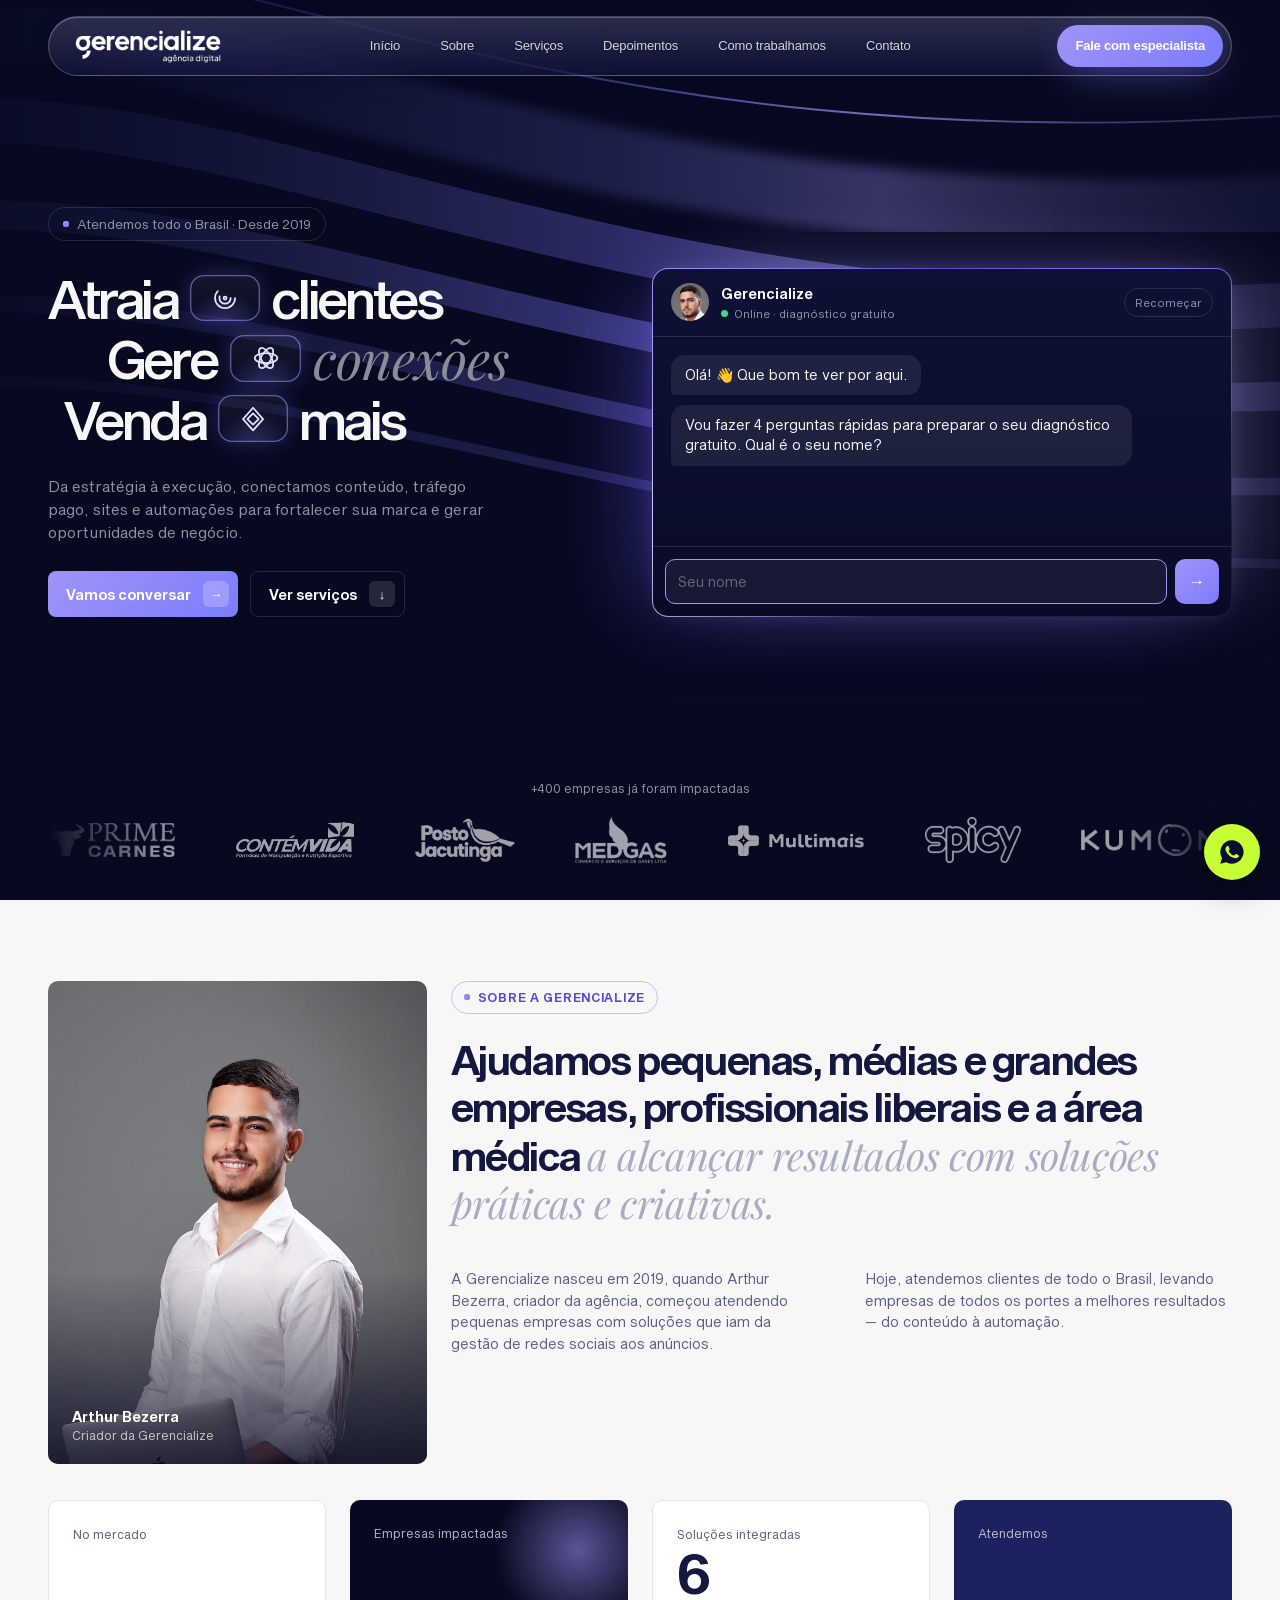
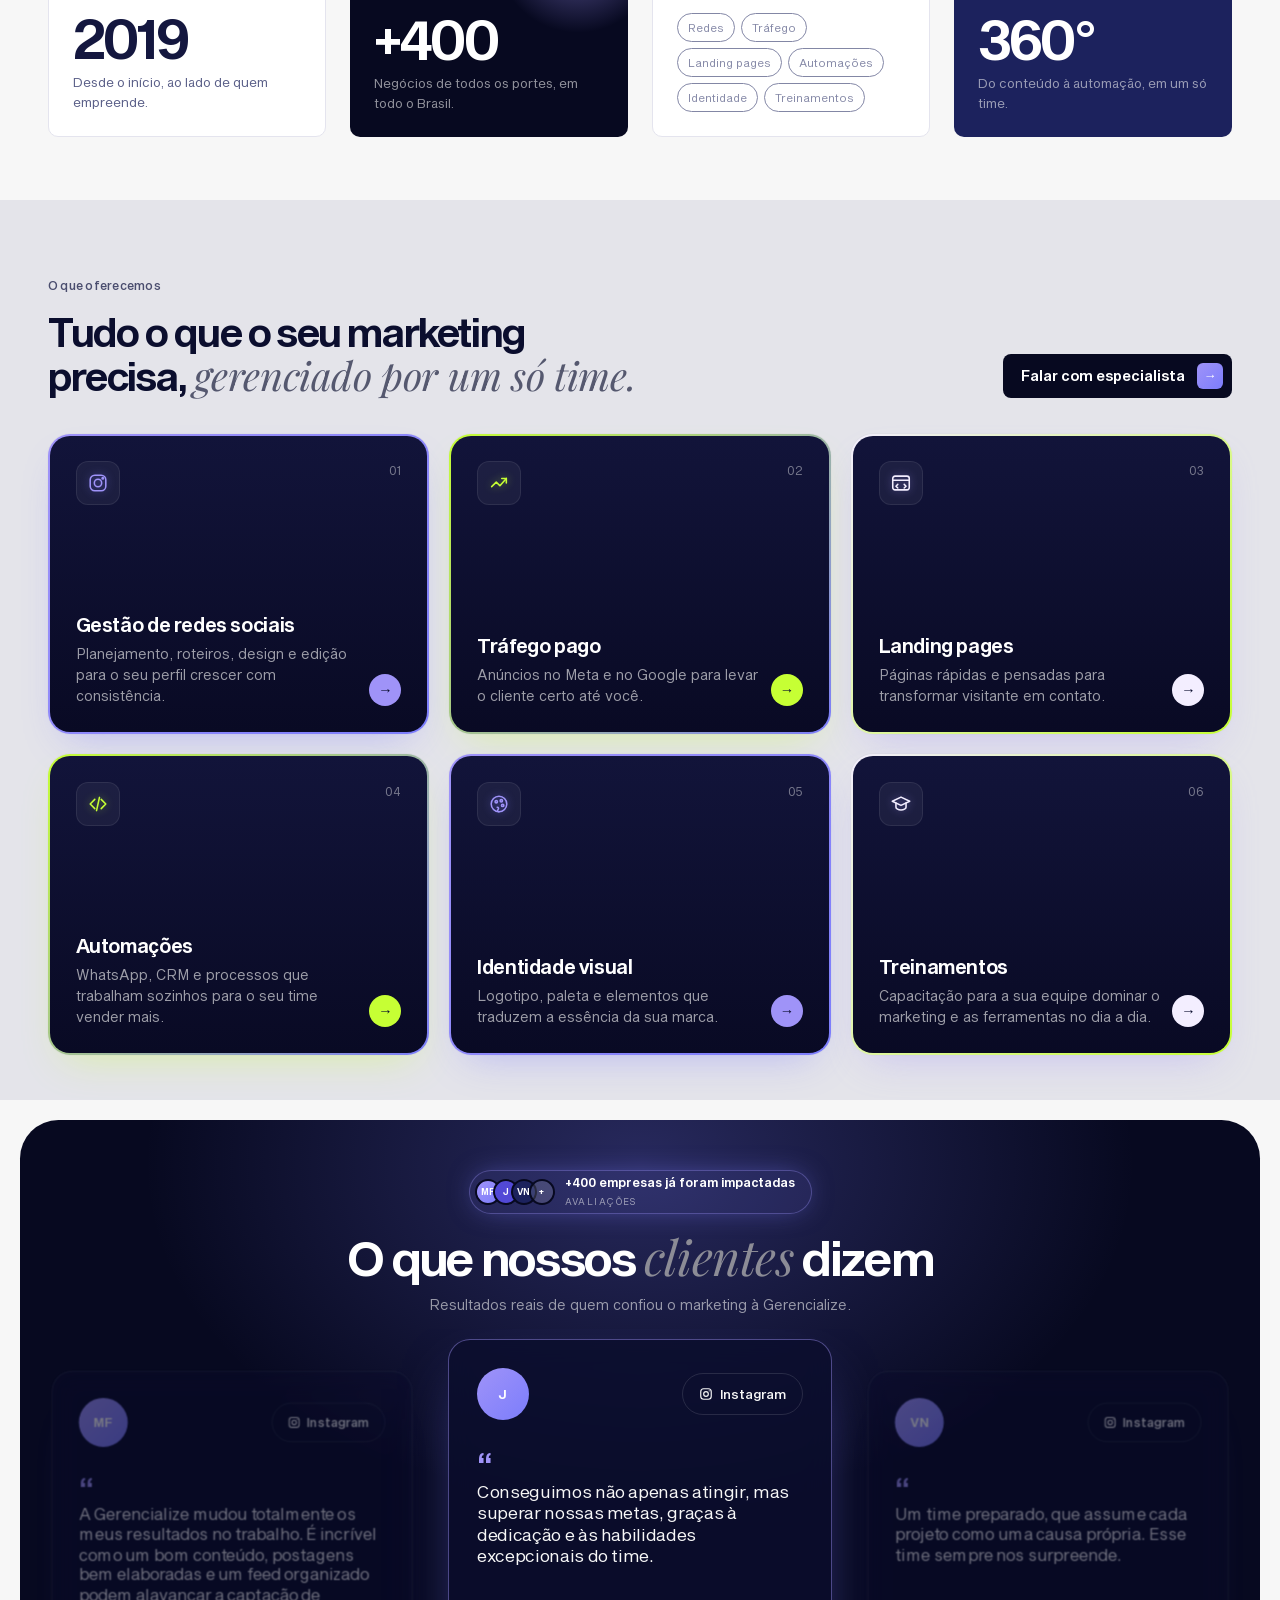
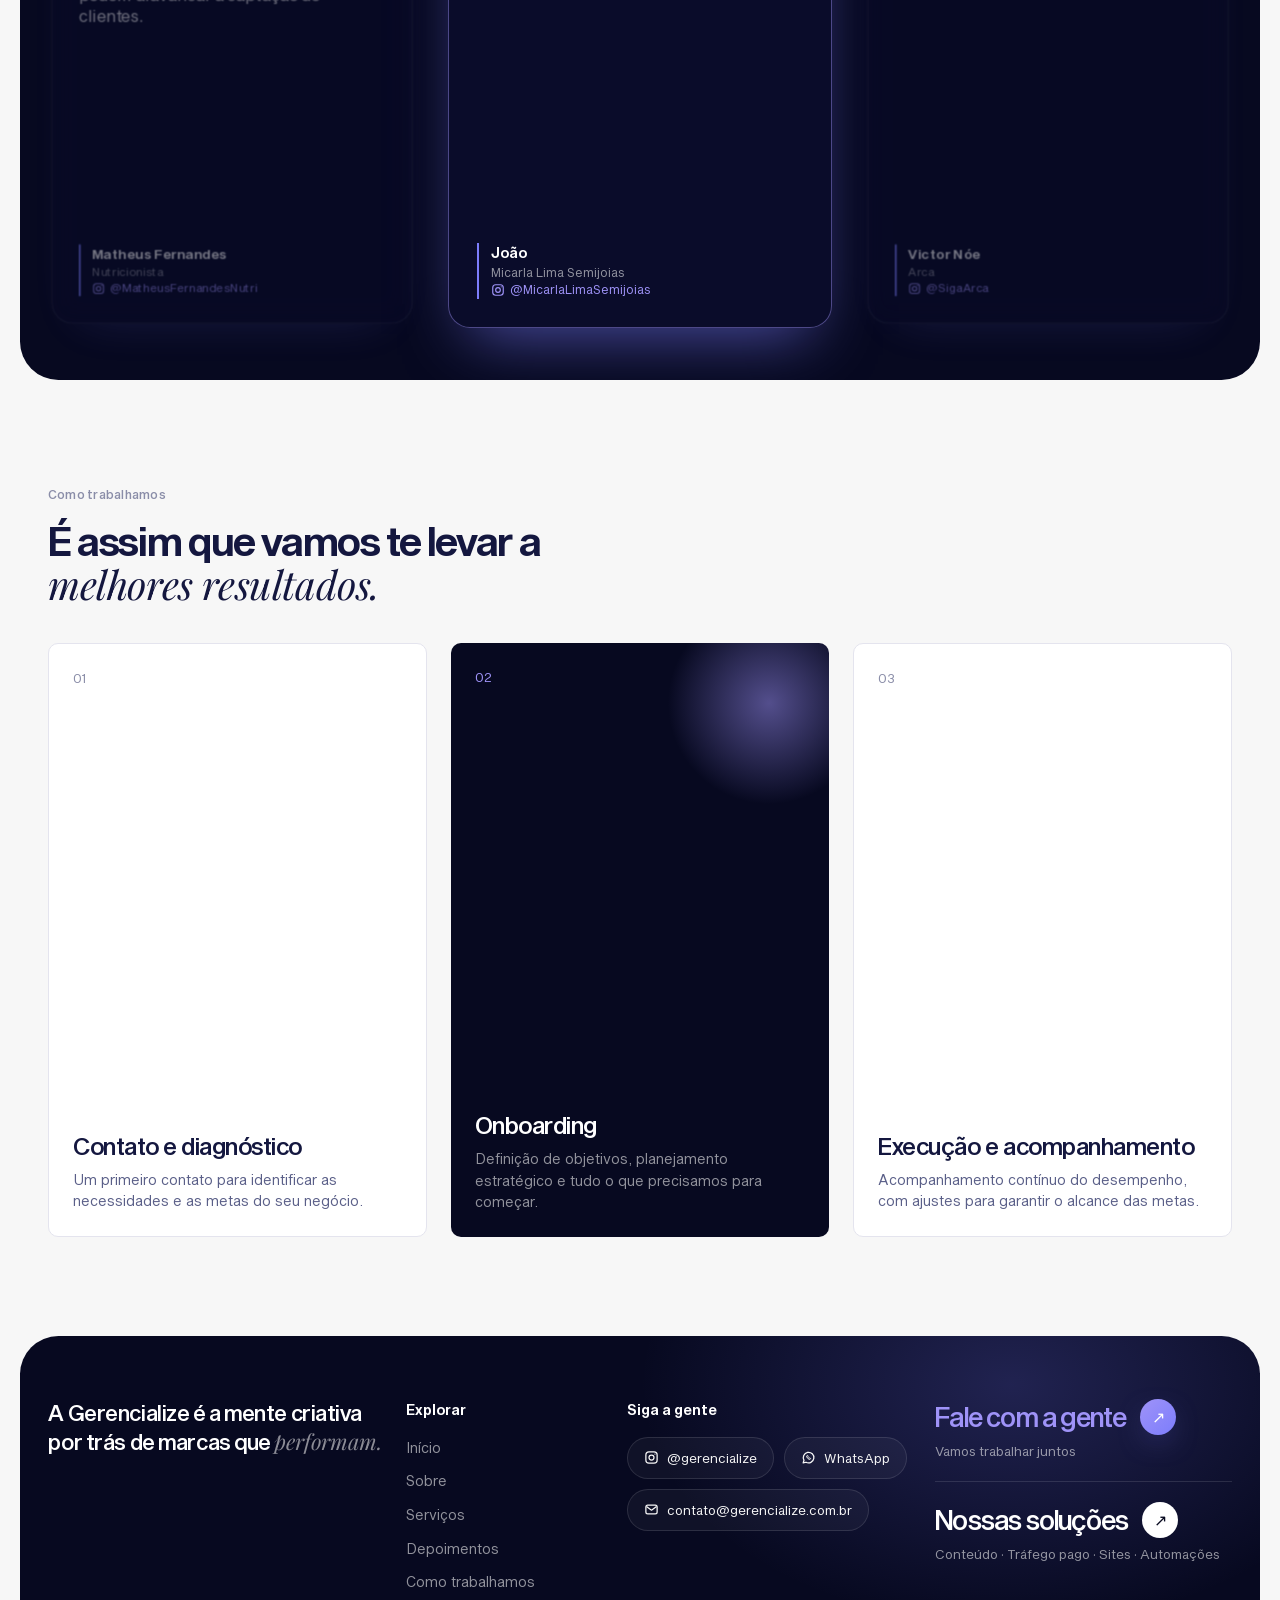
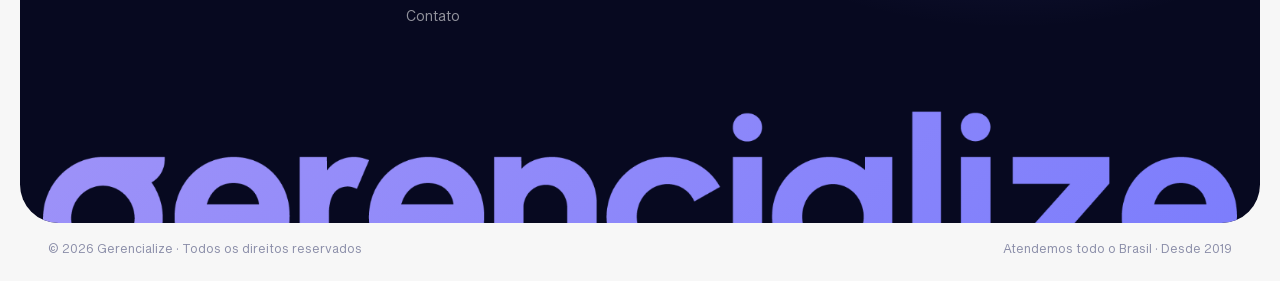
==== commit efc4089a: "Página inicial passa a ser a opção 2 (com as mudanças do Emmanuel de 14/11 00:16); opção 1 em /opcao" ====
--- a/index.html
+++ b/index.html
@@ -4,336 +4,172 @@
 <meta charset="utf-8">
 <meta name="viewport" content="width=device-width, initial-scale=1">
 <title>Gerencialize — Agência Digital</title>
+<meta name="description" content="Marketing para sua empresa atrair clientes e vender mais. +400 empresas impactadas desde 2019.">
 <link rel="preconnect" href="https://fonts.googleapis.com">
-<link href="https://fonts.googleapis.com/css2?family=Plus+Jakarta+Sans:wght@400;500;600;700;800&display=swap" rel="stylesheet">
-<style>
-:root{
-  --navy:#1C225D; --navy-deep:#0E1133; --ink:#090B22; --off:#F7F7F7;
-  --p1:#9F93F8; --p2:#7C7DFC; --p-dark:#5249D6;
-  --grad:linear-gradient(135deg,var(--p1),var(--p2));
-  --muted:rgba(247,247,247,.62); --line:rgba(247,247,247,.10); --card:rgba(255,255,255,.04);
-}
-*{box-sizing:border-box;margin:0;padding:0}
-html{scroll-behavior:smooth}
-body{font-family:'Plus Jakarta Sans',sans-serif;background:var(--ink);color:var(--off);line-height:1.55;overflow-x:hidden}
-a{color:inherit;text-decoration:none}
-.wrap{max-width:1180px;margin:0 auto;padding:0 24px}
-h1,h2,h3{font-weight:800;letter-spacing:-.035em;line-height:1.05}
-.grad-text{background:var(--grad);-webkit-background-clip:text;background-clip:text;color:transparent}
-.tag{display:inline-flex;align-items:center;gap:8px;font-size:12px;font-weight:600;letter-spacing:.08em;text-transform:uppercase;color:var(--p1);border:1px solid rgba(159,147,248,.35);padding:6px 14px;border-radius:99px}
-.tag::before{content:"";width:6px;height:6px;border-radius:2px;background:var(--grad)}
-.btn{display:inline-flex;align-items:center;gap:10px;font-weight:700;font-size:15px;padding:14px 22px;border-radius:99px;transition:transform .2s, box-shadow .2s;cursor:pointer;border:0}
-.btn-primary{background:var(--grad);color:#fff;box-shadow:0 10px 40px -10px rgba(124,125,252,.7)}
-.btn-primary:hover{transform:translateY(-2px);box-shadow:0 14px 50px -10px rgba(124,125,252,.9)}
-.btn-ghost{border:1px solid var(--line);color:var(--off)}
-.btn-ghost:hover{border-color:var(--p1)}
-.arrow{width:26px;height:26px;border-radius:50%;background:rgba(255,255,255,.18);display:grid;place-items:center;font-size:14px}
-.ph{background:rgba(159,147,248,.18);border:1px dashed var(--p1);border-radius:6px;padding:0 6px;color:var(--p1)}
-
-/* NAV */
-nav{position:fixed;top:16px;left:0;right:0;z-index:50}
-.nav-in{display:flex;align-items:center;justify-content:space-between;background:rgba(14,17,51,.72);backdrop-filter:blur(14px);border:1px solid var(--line);border-radius:99px;padding:10px 10px 10px 26px}
-.logo{width:150px;height:34px;background:#fff;-webkit-mask:url([data-uri]) left center/contain no-repeat;mask:url([data-uri]) left center/contain no-repeat}
-.nav-links{display:flex;gap:30px;font-size:14px;font-weight:500;color:var(--muted)}
-.nav-links a:hover{color:var(--off)}
-.nav-in .btn{padding:10px 18px;font-size:14px}
-
-/* HERO */
-.hero{position:relative;padding:170px 0 90px;overflow:hidden;background:
-  radial-gradient(900px 500px at 85% 20%,rgba(124,125,252,.30),transparent 60%),
-  radial-gradient(700px 400px at 0% 100%,rgba(28,34,93,.9),transparent 70%),var(--ink)}
-.hero::before{content:"";position:absolute;inset:0;background-image:linear-gradient(var(--line) 1px,transparent 1px),linear-gradient(90deg,var(--line) 1px,transparent 1px);background-size:64px 64px;mask:radial-gradient(ellipse at 60% 30%,#000 10%,transparent 70%);opacity:.5}
-.hero-grid{position:relative;display:grid;grid-template-columns:1.15fr .85fr;gap:48px;align-items:center}
-.hero h1{font-size:clamp(38px,5vw,64px);margin:22px 0 22px}
-.hero p.lead{font-size:19px;color:var(--muted);max-width:540px}
-.hero-ctas{display:flex;gap:14px;flex-wrap:wrap;margin-top:34px}
-.steps{position:relative;height:440px}
-.steps span{position:absolute;border-radius:22px;background:var(--grad);box-shadow:0 30px 80px -20px rgba(124,125,252,.6)}
-.steps span:nth-child(1){width:120px;height:120px;left:0;bottom:0;opacity:.35}
-.steps span:nth-child(2){width:140px;height:140px;left:110px;bottom:100px;opacity:.55}
-.steps span:nth-child(3){width:160px;height:160px;left:235px;bottom:220px;opacity:.8}
-.steps span:nth-child(4){width:110px;height:110px;left:380px;bottom:360px;opacity:1}
-.float-card{position:absolute;right:0;bottom:30px;width:250px;background:rgba(14,17,51,.85);backdrop-filter:blur(10px);border:1px solid var(--line);border-radius:18px;padding:18px}
-.float-card b{font-size:34px;letter-spacing:-.03em}
-.float-card small{display:block;color:var(--muted);font-size:13px}
-.crm{display:inline-flex;gap:6px;align-items:center;font-size:12px;color:var(--p1);margin-bottom:8px;font-weight:600}
-
-.stats{position:relative;margin-top:70px;display:grid;grid-template-columns:repeat(4,1fr);border:1px solid var(--line);border-radius:22px;background:var(--card)}
-.stats div{padding:26px 28px;border-right:1px solid var(--line)}
-.stats div:last-child{border:0}
-.stats b{font-size:38px;letter-spacing:-.03em;display:block}
-.stats b i{font-style:normal;background:var(--grad);-webkit-background-clip:text;color:transparent}
-.stats small{color:var(--muted);font-size:14px}
-
-/* SECTIONS */
-section{padding:110px 0}
-.sec-head{display:flex;justify-content:space-between;align-items:end;gap:40px;margin-bottom:56px;flex-wrap:wrap}
-.sec-head h2{font-size:clamp(34px,4.4vw,56px);max-width:640px;margin-top:16px}
-.sec-head p{color:var(--muted);max-width:420px}
-
-.light{background:var(--off);color:var(--navy)}
-.light .sec-head p,.light .muted{color:#4a4f7a}
-.light .tag{color:var(--p-dark);border-color:rgba(82,73,214,.35)}
-
-/* DORES */
-.pains{display:grid;grid-template-columns:repeat(4,1fr);gap:18px}
-.pain{background:#fff;border-radius:22px;padding:28px;border:1px solid #e6e6f0}
-.pain .q{font-size:34px;line-height:1;color:var(--p-dark);font-weight:800}
-.pain h3{font-size:20px;margin:14px 0 8px;letter-spacing:-.02em}
-.pain p{font-size:15px;color:#4a4f7a}
-.pain.dark{background:var(--navy);color:var(--off);border:0}
-.pain.dark p{color:rgba(247,247,247,.7)}
-.pain.dark .q{color:var(--p1)}
-
-/* MÉTODO */
-.method{display:grid;grid-template-columns:repeat(4,1fr);gap:18px}
-.step{position:relative;background:var(--card);border:1px solid var(--line);border-radius:22px;padding:30px;transition:border-color .25s, transform .25s}
-.step:hover{border-color:rgba(159,147,248,.6);transform:translateY(-4px)}
-.step .n{font-size:13px;font-weight:700;color:var(--p1)}
-.step h3{font-size:22px;margin:40px 0 10px;letter-spacing:-.02em}
-.step p{font-size:15px;color:var(--muted)}
-.step.hl{background:var(--grad);border:0}
-.step.hl .n,.step.hl p{color:rgba(255,255,255,.88)}
-
-/* BENTO */
-.bento{display:grid;grid-template-columns:1fr 1fr 1.3fr;grid-template-rows:auto auto;gap:18px}
-.b{border-radius:24px;padding:30px;border:1px solid var(--line);background:var(--card)}
-.b b{font-size:52px;letter-spacing:-.04em;display:block}
-.b small{color:var(--muted)}
-.b.big{grid-column:1/3;display:flex;align-items:center}
-.b.big h3{font-size:clamp(30px,3.6vw,48px);text-transform:uppercase}
-.b.photo{grid-row:1/3;background:linear-gradient(180deg,transparent 40%,rgba(9,11,34,.95)),radial-gradient(circle at 50% 30%,#2a3080,#12153d);display:flex;flex-direction:column;justify-content:end;min-height:460px;position:relative}
-.b.photo .who{position:absolute;top:22px;left:22px;font-size:12px;color:var(--muted);border:1px dashed var(--line);padding:4px 10px;border-radius:99px}
-.b.photo h3{font-size:36px;margin-bottom:10px}
-.b.photo p{color:var(--muted);margin-bottom:22px}
-
-/* CFM */
-.cfm{display:grid;grid-template-columns:1fr 1fr;gap:60px;align-items:center}
-.cfm h2{font-size:clamp(32px,4vw,52px);margin:16px 0 18px}
-.checks{display:grid;gap:14px}
-.checks li{list-style:none;display:flex;gap:14px;align-items:start;background:#fff;border:1px solid #e6e6f0;border-radius:16px;padding:18px 20px;font-weight:600}
-.checks li::before{content:"✓";flex:none;width:26px;height:26px;border-radius:8px;background:var(--grad);color:#fff;display:grid;place-items:center;font-size:14px}
-
-/* ESPECIALIDADES */
-.marquee{overflow:hidden;border-top:1px solid var(--line);border-bottom:1px solid var(--line);padding:26px 0;background:var(--navy-deep)}
-.track{display:flex;gap:48px;white-space:nowrap;animation:roll 30s linear infinite;width:max-content}
-.track span{font-size:34px;font-weight:800;letter-spacing:-.03em;color:rgba(247,247,247,.85)}
-.track span.s{background:var(--grad);-webkit-background-clip:text;color:transparent}
-@keyframes roll{to{transform:translateX(-50%)}}
-
-/* EQUIPE */
-.team{display:grid;grid-template-columns:repeat(4,1fr);gap:18px}
-.member{aspect-ratio:3/4;border-radius:22px;position:relative;overflow:hidden;background:radial-gradient(circle at 50% 35%,#2a3080,#10133a);border:1px solid var(--line);display:flex;flex-direction:column;justify-content:end;padding:20px}
-.member .role{position:absolute;top:16px;left:16px;font-size:12px;background:rgba(255,255,255,.1);padding:5px 12px;border-radius:99px}
-.member h4{font-size:20px;letter-spacing:-.02em}
-.member small{color:var(--muted)}
-
-/* FAQ */
-.faq{max-width:820px}
-details{border-bottom:1px solid #dcdce8;padding:22px 0}
-summary{font-size:19px;font-weight:700;cursor:pointer;list-style:none;display:flex;justify-content:space-between;gap:20px}
-summary::after{content:"+";color:var(--p-dark);font-size:24px;line-height:1}
-details[open] summary::after{content:"–"}
-details p{margin-top:12px;color:#4a4f7a}
-
-/* CTA */
-.cta{position:relative;border-radius:32px;padding:70px;overflow:hidden;background:radial-gradient(600px 300px at 90% 0%,rgba(159,147,248,.45),transparent 70%),var(--navy);display:grid;grid-template-columns:1.1fr .9fr;gap:50px;align-items:center}
-.cta h2{font-size:clamp(34px,4.4vw,58px)}
-.cta p{color:var(--muted);margin-top:16px}
-form{display:grid;gap:12px}
-input,select{font:inherit;font-size:15px;background:rgba(255,255,255,.07);border:1px solid var(--line);color:var(--off);border-radius:14px;padding:15px 18px;outline:none}
-input:focus,select:focus{border-color:var(--p1)}
-select option{color:#111}
-form .btn{justify-content:center;margin-top:6px}
-
-footer{padding:50px 0 40px;color:var(--muted);font-size:14px}
-.foot{display:flex;justify-content:space-between;align-items:center;gap:20px;flex-wrap:wrap;border-top:1px solid var(--line);padding-top:30px}
-.wa{position:fixed;right:20px;bottom:20px;z-index:60;width:56px;height:56px;border-radius:50%;background:#C6FF34;color:#0B0E2E;display:grid;place-items:center;box-shadow:0 10px 30px rgba(0,0,0,.35);transition:background .25s,color .25s,transform .25s}
-.wa:hover{background:#25D366;color:#fff;transform:translateY(-2px)}
-.wa svg{fill:currentColor}
-
-@media (max-width:900px){
-  .nav-links{display:none}
-  .hero-grid,.cfm,.cta{grid-template-columns:1fr}
-  .steps{height:260px;transform:scale(.55);transform-origin:left bottom}
-  .float-card{display:none}
-  .stats{grid-template-columns:1fr 1fr}
-  .stats div:nth-child(2){border-right:0}
-  .stats div:nth-child(-n+2){border-bottom:1px solid var(--line)}
-  .pains,.method,.team{grid-template-columns:1fr 1fr}
-  .bento{grid-template-columns:1fr}
-  .b.big,.b.photo{grid-column:auto;grid-row:auto}
-  .cta{padding:40px 26px}
-  section{padding:80px 0}
-}
-@media (max-width:560px){
-  .pains,.method,.team{grid-template-columns:1fr}
-  .wrap{padding:0 16px}
-  .float-card{display:none}
-}
-
-.segs{display:grid;grid-template-columns:repeat(3,1fr);gap:18px}
-.about{display:grid;grid-template-columns:1fr 1fr;gap:60px;align-items:center}
-.about h2{font-size:clamp(32px,4vw,52px);margin:16px 0 18px}
-.about p{color:var(--muted);margin-bottom:14px}
-.quotes{display:grid;grid-template-columns:repeat(3,1fr);gap:18px}
-.quote{background:#fff;border:1px solid #e6e6f0;border-radius:22px;padding:28px;display:flex;flex-direction:column;gap:18px}
-.quote p{color:#4a4f7a;font-size:15px}
-.quote b{color:var(--navy)}
-.method3{grid-template-columns:repeat(3,1fr)}
-@media (max-width:900px){.segs,.quotes,.about{grid-template-columns:1fr}.method3{grid-template-columns:1fr}}
-
-.proof{display:flex;align-items:center;gap:14px;margin-top:28px;color:var(--muted);font-size:14px}
-.proof .dots{display:flex}
-.proof .dots i{width:34px;height:34px;border-radius:50%;border:2px solid var(--ink);margin-left:-10px;background:var(--grad)}
-.proof .dots i:first-child{margin-left:0}
-.proof .dots i:nth-child(2){background:#1C225D}
-.proof .dots i:nth-child(3){background:#5249D6}
-.proof b{color:var(--off)}
-.big400{position:absolute;right:0;top:-10px;text-align:right;z-index:2;text-shadow:0 0 0 transparent}
-.big400 b{filter:drop-shadow(0 10px 30px rgba(9,11,34,.9))}
-.big400 b{display:block;font-size:clamp(90px,11vw,150px);font-weight:800;letter-spacing:-.06em;line-height:.9;background:var(--grad);-webkit-background-clip:text;color:transparent}
-.big400 small{font-size:16px;color:var(--muted)}
-.logos{padding:38px 0;border-top:1px solid var(--line);border-bottom:1px solid var(--line);background:var(--navy-deep);overflow:hidden}
-.logos p{text-align:center;font-size:13px;letter-spacing:.08em;text-transform:uppercase;color:var(--muted);margin-bottom:24px}
-.logos .track{gap:56px;align-items:center;animation-duration:40s}
-.logo-item{flex:none;object-fit:contain;opacity:.7;transition:opacity .2s}
-.logo-item:hover{opacity:1}
-.logos:hover .track{animation-play-state:paused}
-.svc{display:grid;grid-template-columns:repeat(3,1fr);gap:18px}
-.svc .step h3{margin-top:30px}
-.svc .ico{width:46px;height:46px;border-radius:14px;background:rgba(159,147,248,.14);display:grid;place-items:center;font-size:22px;margin-top:22px}
-.svc .step.hl .ico{background:rgba(255,255,255,.2)}
-@media (max-width:900px){.svc{grid-template-columns:1fr 1fr}.big400{position:static;text-align:left;margin-top:10px}}
-@media (max-width:560px){.svc{grid-template-columns:1fr}}
-</style>
+<link rel="preconnect" href="https://fonts.gstatic.com" crossorigin>
+<link rel="stylesheet" href="https://fonts.googleapis.com/css2?family=Inter:wght@500;600&display=swap">
+<link rel="stylesheet" href="opcao-2/estilo.css?v=35">
 </head>
 <body>
 
-<nav><div class="wrap"><div class="nav-in">
+<nav class="bar"><div class="wrap"><div class="bar-in">
   <a href="#" class="logo" aria-label="Gerencialize"></a>
-  <div class="nav-links"><a href="#sobre">Sobre</a><a href="#servicos">Serviços</a><a href="#processo">Como trabalhamos</a><a href="#clientes">Clientes</a><a href="#contato">Contato</a></div>
-  <a href="#contato" class="btn btn-primary">Fale com especialista</a>
+  <div class="links"><a href="#inicio">Início</a><a href="#sobre">Sobre</a><a href="#servicos">Serviços</a><a href="#avaliacoes">Depoimentos</a><a href="#processo">Como trabalhamos</a><a href="#contato">Contato</a></div>
+  <a href="WA" class="pill">Fale com especialista</a>
 </div></div></nav>
 
-<header class="hero"><div class="wrap">
-  <div class="hero-grid">
-    <div>
-      <span class="tag">Agência digital</span>
-      <h1>Gerencialize o seu negócio enquanto nós <span class="grad-text">gerenciamos o seu marketing.</span></h1>
-      <p class="lead">Impulsione seus resultados com soluções personalizadas de marketing gerenciadas por especialistas.</p>
-      <div class="hero-ctas">
-        <a href="#contato" class="btn btn-primary">Quero contratar <span class="arrow">→</span></a>
-        <a href="#servicos" class="btn btn-ghost">Ver serviços</a>
+<header class="hero" id="inicio">
+  <div class="waves" aria-hidden="true">
+    <svg viewBox="0 0 1400 800" preserveAspectRatio="none">
+      <defs>
+        <linearGradient id="r1" x1="0" y1="0" x2="1" y2="0">
+          <stop offset="0" stop-color="#1C225D" stop-opacity="0"/>
+          <stop offset=".45" stop-color="#7C7DFC" stop-opacity=".55"/>
+          <stop offset=".6" stop-color="#9F93F8" stop-opacity=".9"/>
+          <stop offset="1" stop-color="#1C225D" stop-opacity="0"/>
+        </linearGradient>
+        <filter id="bl"><feGaussianBlur stdDeviation="6"/></filter>
+      </defs>
+      <g fill="none" stroke="url(#r1)" stroke-linecap="round">
+        <path d="M-50 120 C 300 20, 600 420, 1450 260" stroke-width="70" opacity=".35" filter="url(#bl)"/>
+        <path d="M-50 220 C 320 110, 640 520, 1450 360" stroke-width="46" opacity=".55"/>
+        <path d="M-50 320 C 340 210, 680 600, 1450 460" stroke-width="30" opacity=".7"/>
+        <path d="M-50 410 C 360 310, 720 680, 1450 560" stroke-width="18" opacity=".55"/>
+        <path d="M-50 490 C 380 400, 760 740, 1450 650" stroke-width="10" opacity=".4"/>
+        <path d="M-50 40 C 280 -60, 560 330, 1450 160" stroke-width="2" opacity=".8"/>
+      </g>
+    </svg>
+  </div>
+
+  <div class="wrap">
+
+    <div class="hero-main">
+      <span class="loc">Atendemos todo o Brasil · Desde 2019</span>
+      <div class="hero-txt">
+        <h1 class="h1-pills" aria-label="Atraia clientes, gere conexões, venda mais.">
+          <span class="ln">Atraia <span class="ipill" aria-hidden="true"><svg viewBox="0 0 24 24"><circle class="orb o1" cx="12" cy="12" r="8" pathLength="100"/><circle class="orb o2" cx="12" cy="12" r="4.5" pathLength="100"/><circle cx="12" cy="12" r="1.2"/></svg></span> clientes</span>
+          <span class="ln">Gere <span class="ipill b" aria-hidden="true"><svg viewBox="0 0 24 24"><g class="rot"><ellipse cx="12" cy="12" rx="9" ry="4"/><ellipse cx="12" cy="12" rx="9" ry="4" transform="rotate(60 12 12)"/><ellipse cx="12" cy="12" rx="9" ry="4" transform="rotate(120 12 12)"/></g></svg></span> <em>conexões</em></span>
+          <span class="ln">Venda <span class="ipill c" aria-hidden="true"><svg viewBox="0 0 24 24"><g class="rot"><path d="M12 3 L20 12 L12 21 L4 12 Z"/><path d="M12 7.5 L16.5 12 L12 16.5 L7.5 12 Z"/></g></svg></span> mais</span>
+        </h1>
+        <p class="lead">Da estratégia à execução, conectamos conteúdo, tráfego pago, sites e automações para fortalecer sua marca e gerar oportunidades de negócio.</p>
+        <div class="ctas">
+          <a href="WA" class="btn btn-p">Vamos conversar <i>→</i></a>
+          <a href="#servicos" class="btn btn-w" style="background:transparent;color:#fff;border:1px solid var(--line)">Ver serviços <i style="background:rgba(255,255,255,.12)">↓</i></a>
+        </div>
       </div>
-      <div class="proof"><span class="dots"><i></i><i></i><i></i></span><span><b>+400 empresas</b> já cresceram com a gente</span></div>
+      <div class="chat" id="chat">
+        <div class="chat-head"><span class="chat-av"><img src="opcao-2/imagens/arthur-avatar.jpg" alt="Arthur Bezerra"></span><div><b>Gerencialize</b><small>Online · diagnóstico gratuito</small></div><button type="button" class="chat-restart" id="chatRestart">Recomeçar</button></div>
+        <div class="chat-body" id="chatBody" aria-live="polite"></div>
+        <form class="chat-input" id="chatForm" autocomplete="on"><input id="chatIn" placeholder="Digite sua resposta…" aria-label="Sua resposta" disabled><button id="chatSend" aria-label="Enviar" disabled>→</button></form>
+      </div>
     </div>
-    <div class="steps" aria-hidden="true">
-      <span></span><span></span><span></span><span></span>
-      <div class="big400"><b>+400</b><small>empresas impactadas<br>desde 2019</small></div>
+
+    <div class="trusted" id="clientes">
+      <p>+400 empresas já foram impactadas</p>
+      <div class="marq"><div class="track"><img class="logo-item" src="clientes/prime-carnes.png" alt="Prime Carnes" style="width:7.9375rem;height:2.125rem"><img class="logo-item" src="clientes/contem-vida.png" alt="Contém Vida" style="width:7.5rem;height:2.25rem"><img class="logo-item" src="clientes/posto-jacutinga.png" alt="Posto Jacutinga" style="width:6.25rem;height:2.75rem"><img class="logo-item" src="clientes/medgas.png" alt="Medgas" style="width:5.75rem;height:3rem"><img class="logo-item" src="clientes/multimais.png" alt="Multimais" style="width:8.625rem;height:1.9375rem"><img class="logo-item" src="clientes/mundo-spicy.png" alt="Mundo Spicy" style="width:6rem;height:2.875rem"><img class="logo-item" src="clientes/kumon.png" alt="Kumon" style="width:8.5rem;height:2rem"><img class="logo-item" src="clientes/amigos-da-poli.png" alt="Amigos da Poli" style="width:6.25rem;height:2.75rem"><img class="logo-item" src="clientes/centro-de-carreira.png" alt="Centro de Carreira da Poli" style="width:6.1875rem;height:2.75rem"><img class="logo-item" src="clientes/andoleta.png" alt="Andoleta" style="width:6.25rem;height:2.75rem"><img class="logo-item" src="clientes/urace.png" alt="U-Race" style="width:9.75rem;height:1.6875rem"><img class="logo-item" src="clientes/recanto.png" alt="Residencial Recanto Social" style="width:6.1875rem;height:2.75rem"><img class="logo-item" src="clientes/prime-carnes.png" aria-hidden="true" alt="Prime Carnes" style="width:7.9375rem;height:2.125rem"><img class="logo-item" src="clientes/contem-vida.png" aria-hidden="true" alt="Contém Vida" style="width:7.5rem;height:2.25rem"><img class="logo-item" src="clientes/posto-jacutinga.png" aria-hidden="true" alt="Posto Jacutinga" style="width:6.25rem;height:2.75rem"><img class="logo-item" src="clientes/medgas.png" aria-hidden="true" alt="Medgas" style="width:5.75rem;height:3rem"><img class="logo-item" src="clientes/multimais.png" aria-hidden="true" alt="Multimais" style="width:8.625rem;height:1.9375rem"><img class="logo-item" src="clientes/mundo-spicy.png" aria-hidden="true" alt="Mundo Spicy" style="width:6rem;height:2.875rem"><img class="logo-item" src="clientes/kumon.png" aria-hidden="true" alt="Kumon" style="width:8.5rem;height:2rem"><img class="logo-item" src="clientes/amigos-da-poli.png" aria-hidden="true" alt="Amigos da Poli" style="width:6.25rem;height:2.75rem"><img class="logo-item" src="clientes/centro-de-carreira.png" aria-hidden="true" alt="Centro de Carreira da Poli" style="width:6.1875rem;height:2.75rem"><img class="logo-item" src="clientes/andoleta.png" aria-hidden="true" alt="Andoleta" style="width:6.25rem;height:2.75rem"><img class="logo-item" src="clientes/urace.png" aria-hidden="true" alt="U-Race" style="width:9.75rem;height:1.6875rem"><img class="logo-item" src="clientes/recanto.png" aria-hidden="true" alt="Residencial Recanto Social" style="width:6.1875rem;height:2.75rem"></div></div>
     </div>
   </div>
-  <div class="stats">
-    <div><b>2019</b><small>no mercado desde</small></div>
-    <div><b><i>+</i>400</b><small>empresas impactadas</small></div>
-    <div><b>6</b><small>soluções integradas</small></div>
-    <div><b>360<i>°</i></b><small>do conteúdo à automação</small></div>
+</header>
+
+<section id="sobre"><div class="wrap">
+  <div class="about">
+    <div>
+      <figure class="founder"><img src="opcao-2/imagens/arthur-bezerra.jpg" alt="Arthur Bezerra, criador da Gerencialize" loading="lazy"><figcaption><b>Arthur Bezerra</b><small>Criador da Gerencialize</small></figcaption></figure>
+    </div>
+    <div>
+      <span class="tag-sobre">Sobre a Gerencialize</span>
+      <h2>Ajudamos pequenas, médias e grandes empresas, profissionais liberais e a área médica <span>a alcançar resultados com soluções práticas e criativas.</span></h2>
+      <div class="cols">
+        <p>A Gerencialize nasceu em 2019, quando Arthur Bezerra, criador da agência, começou atendendo pequenas empresas com soluções que iam da gestão de redes sociais aos anúncios.</p>
+        <p>Hoje, atendemos clientes de todo o Brasil, levando empresas de todos os portes a melhores resultados — do conteúdo à automação.</p>
+      </div>
+    </div>
   </div>
-</div></header>
-
-<div class="logos"><p>+400 empresas impactadas desde 2019 · algumas delas</p><div class="track"><img class="logo-item" src="[data-uri]" alt="Prime Carnes" style="width:98px;height:26px"><img class="logo-item" src="[data-uri]" alt="Contém Vida" style="width:92px;height:28px"><img class="logo-item" src="[data-uri]" alt="Posto Jacutinga" style="width:77px;height:34px"><img class="logo-item" src="[data-uri]" alt="Medgas" style="width:71px;height:37px"><img class="logo-item" src="[data-uri]" alt="Multimais" style="width:106px;height:24px"><img class="logo-item" src="[data-uri]" alt="Mundo Spicy" style="width:74px;height:35px"><img class="logo-item" src="[data-uri]" alt="Kumon" style="width:105px;height:25px"><img class="logo-item" src="[data-uri]" alt="Amigos da Poli" style="width:77px;height:34px"><img class="logo-item" src="[data-uri]